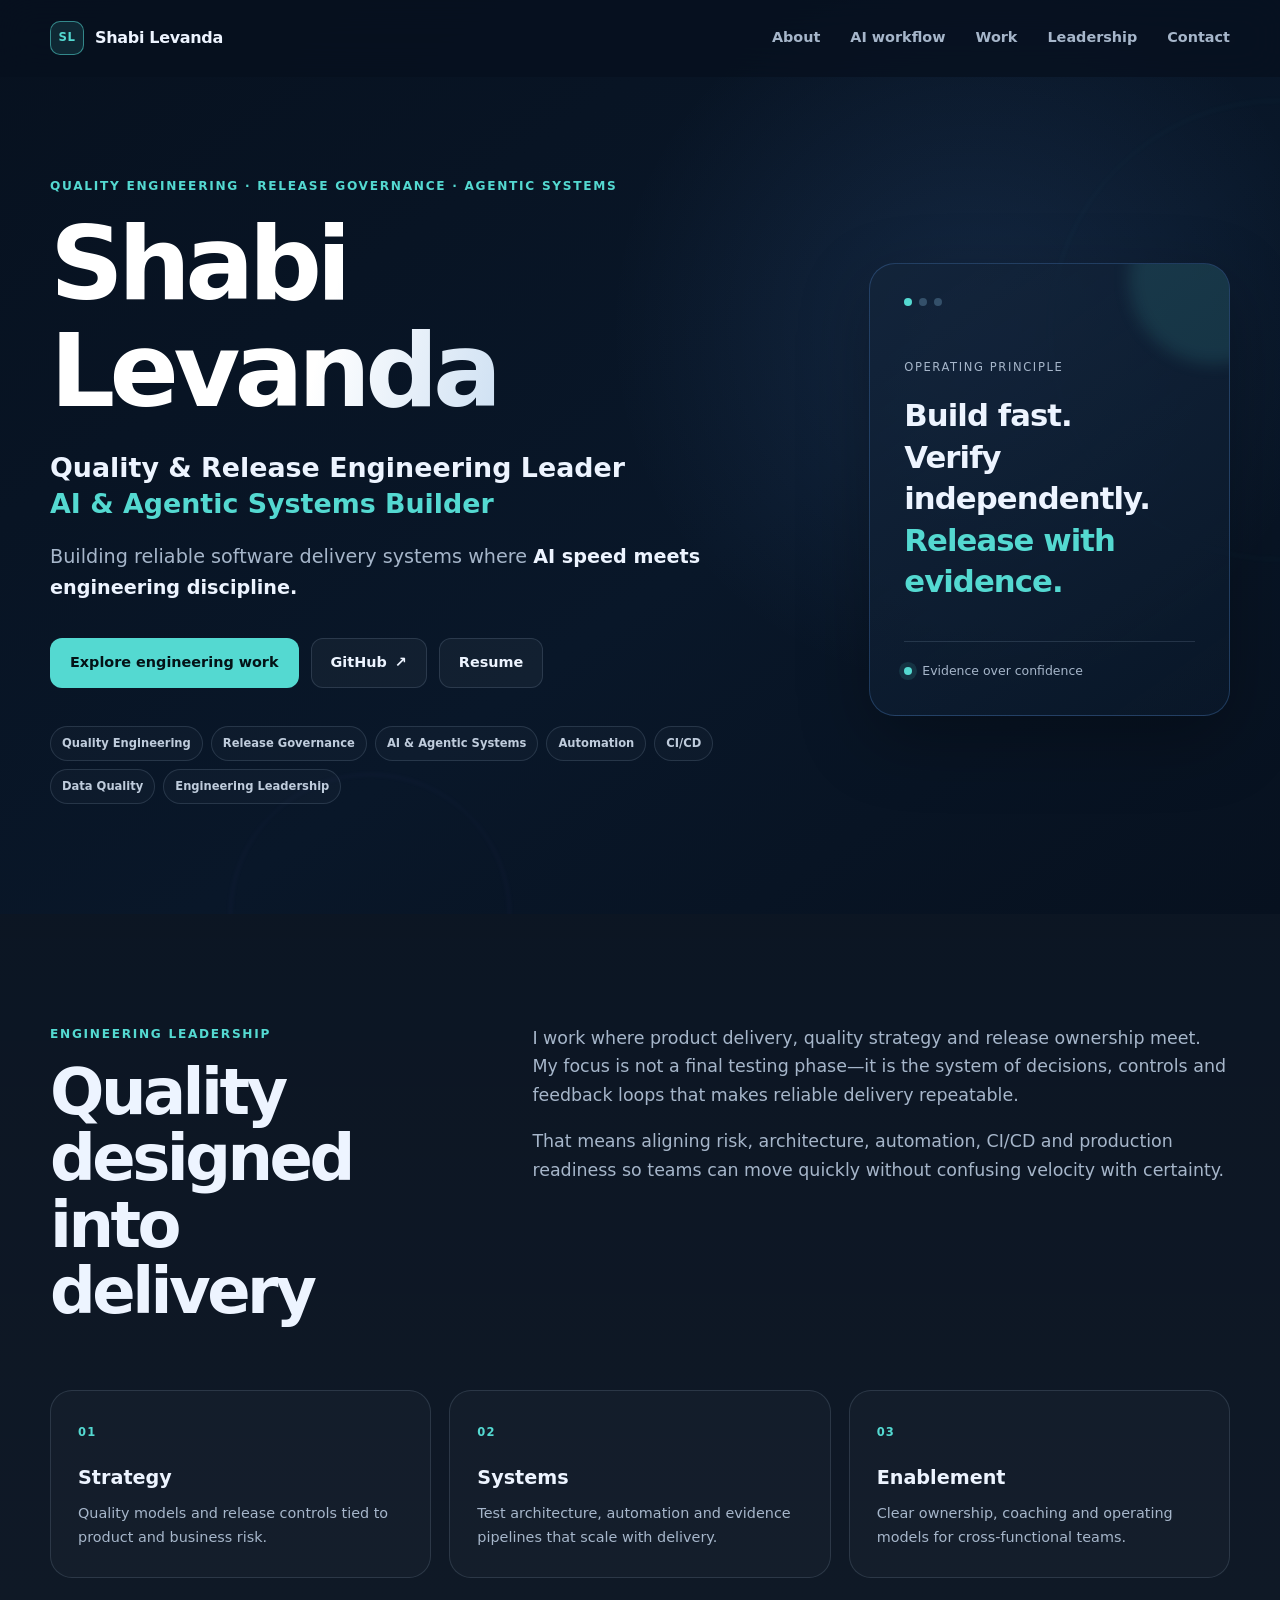
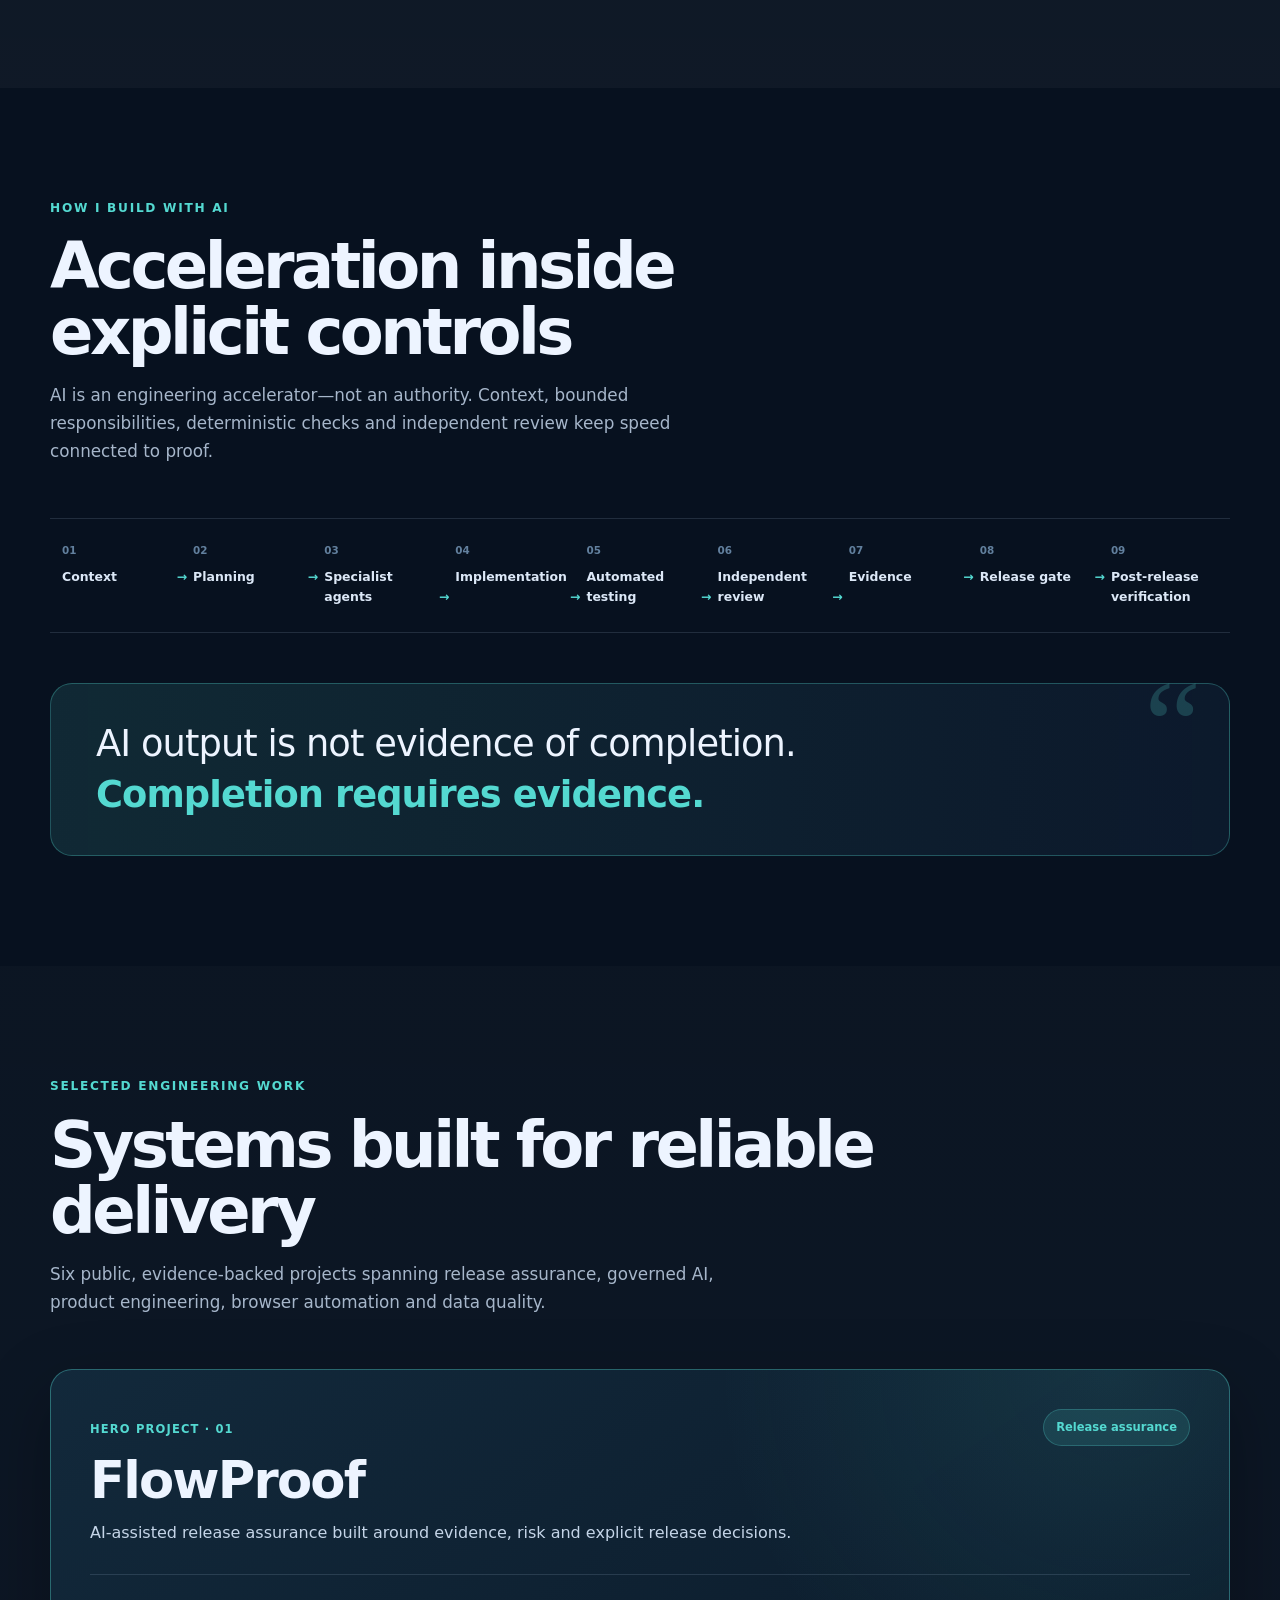
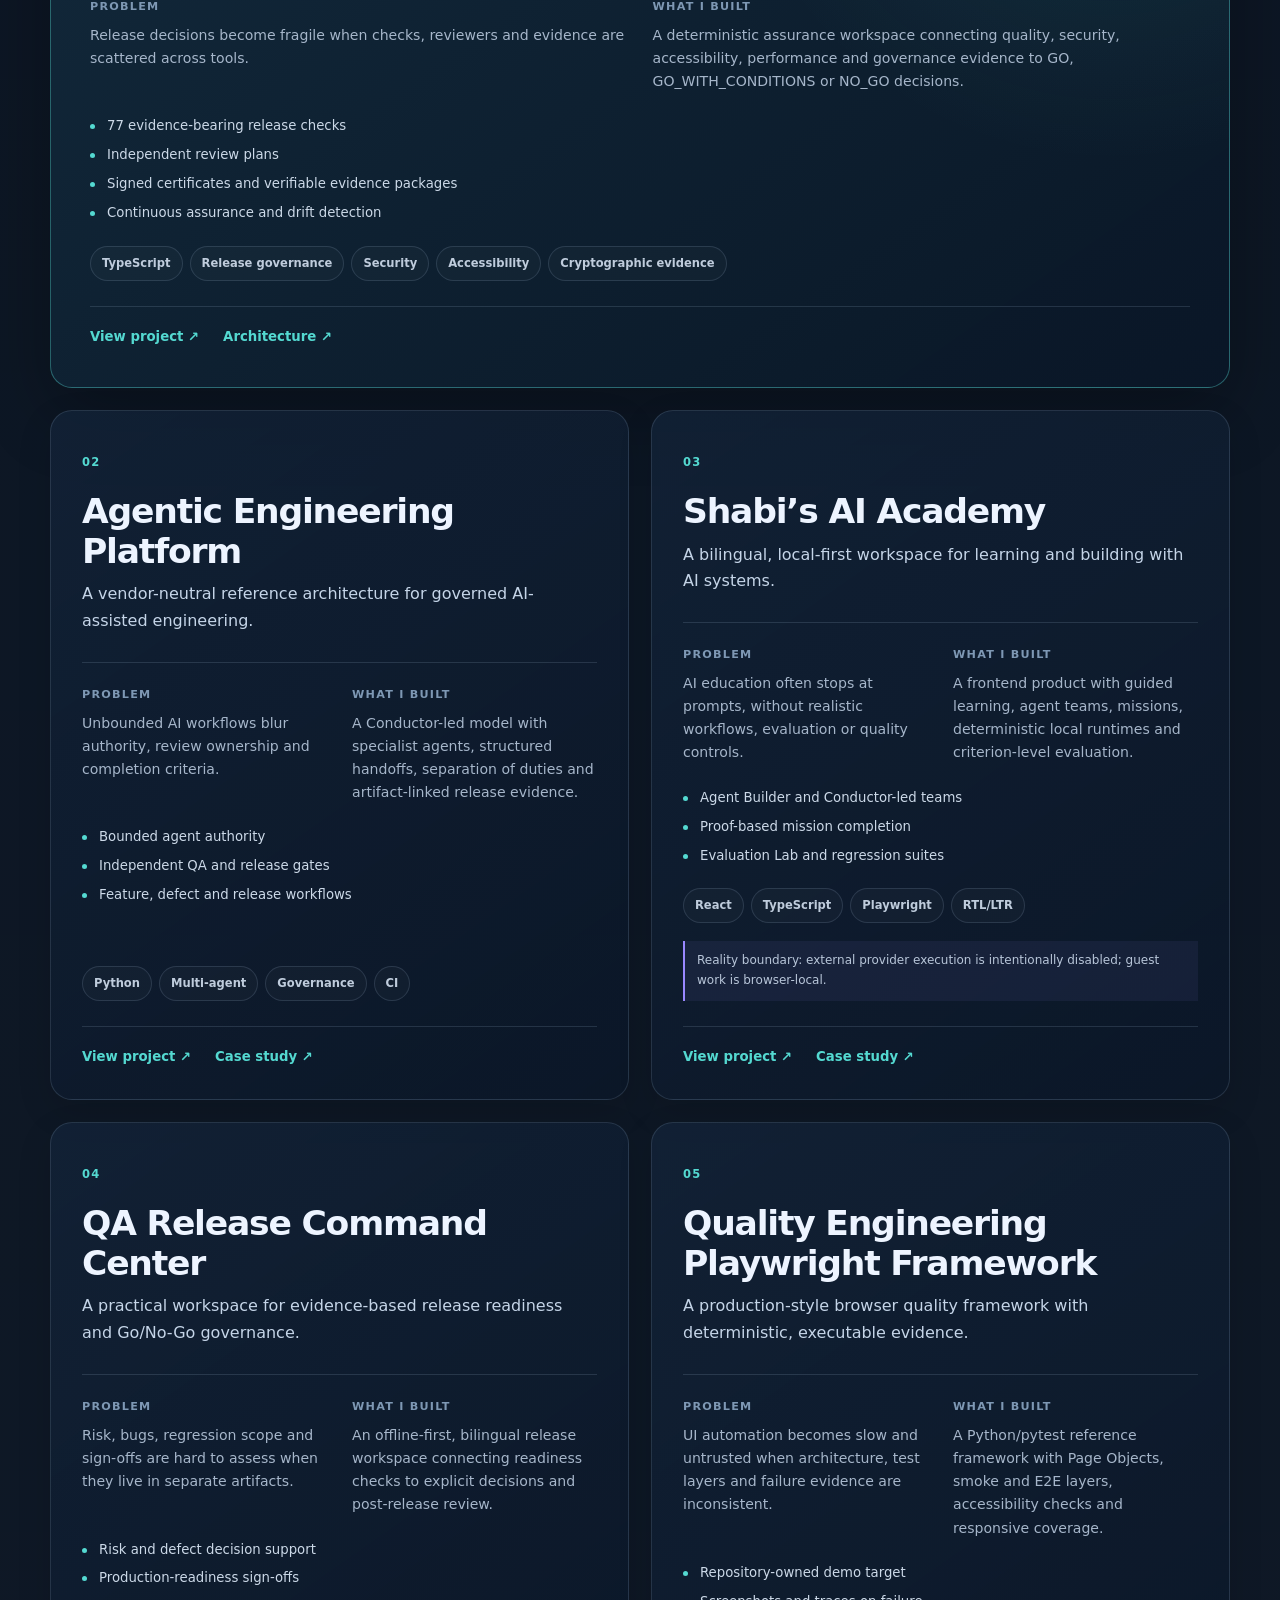
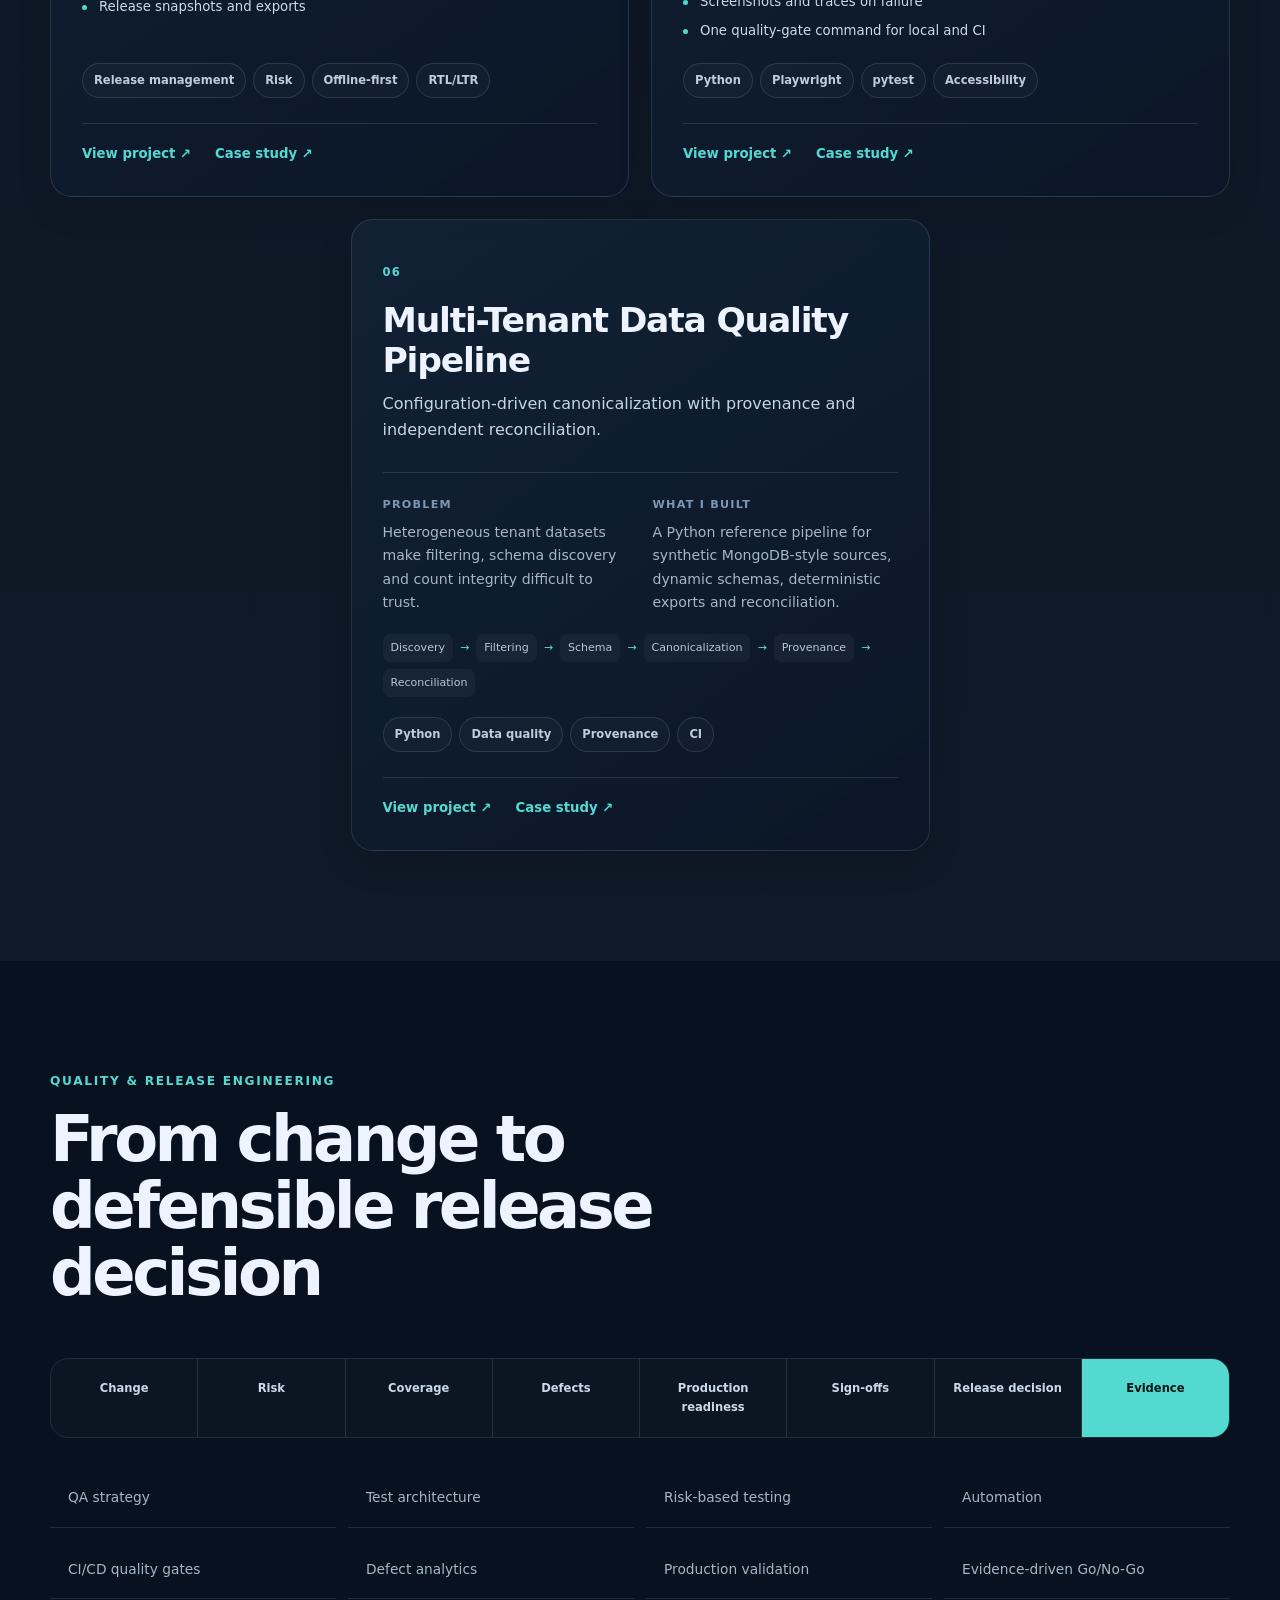
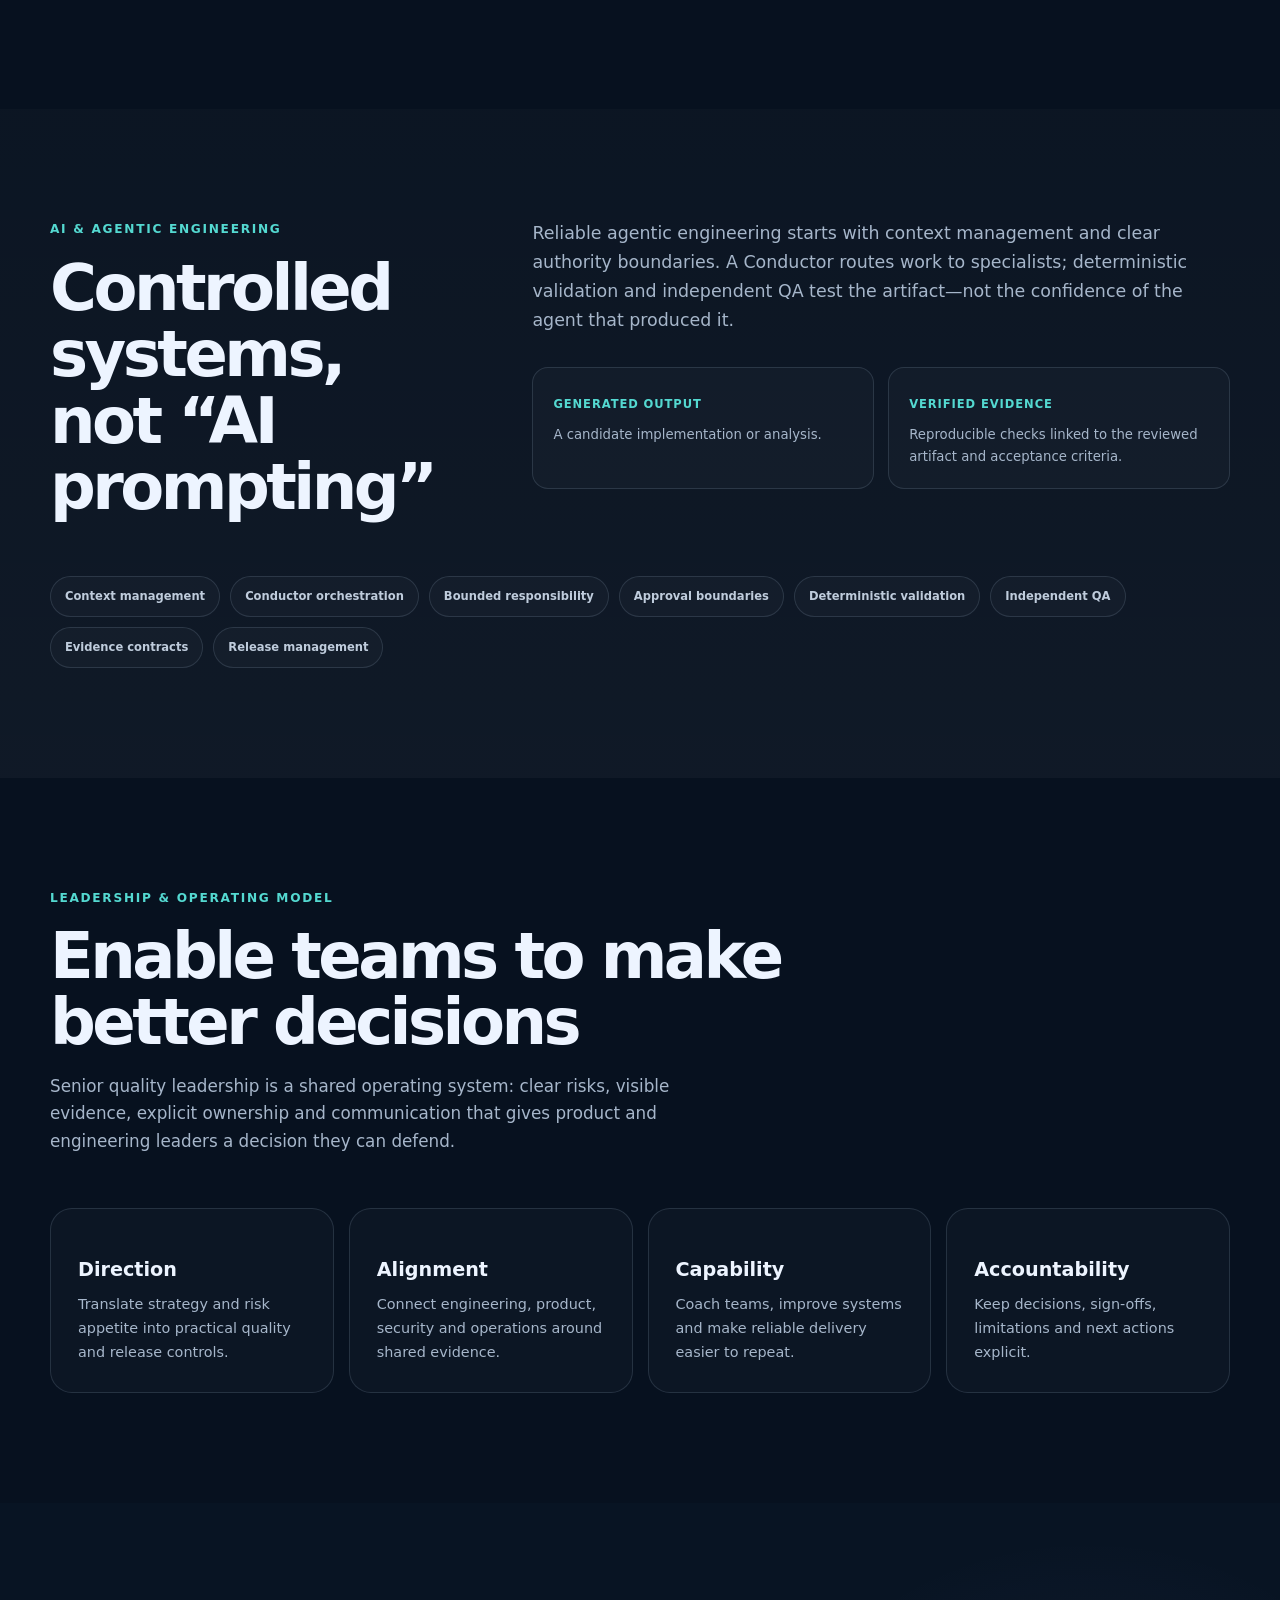
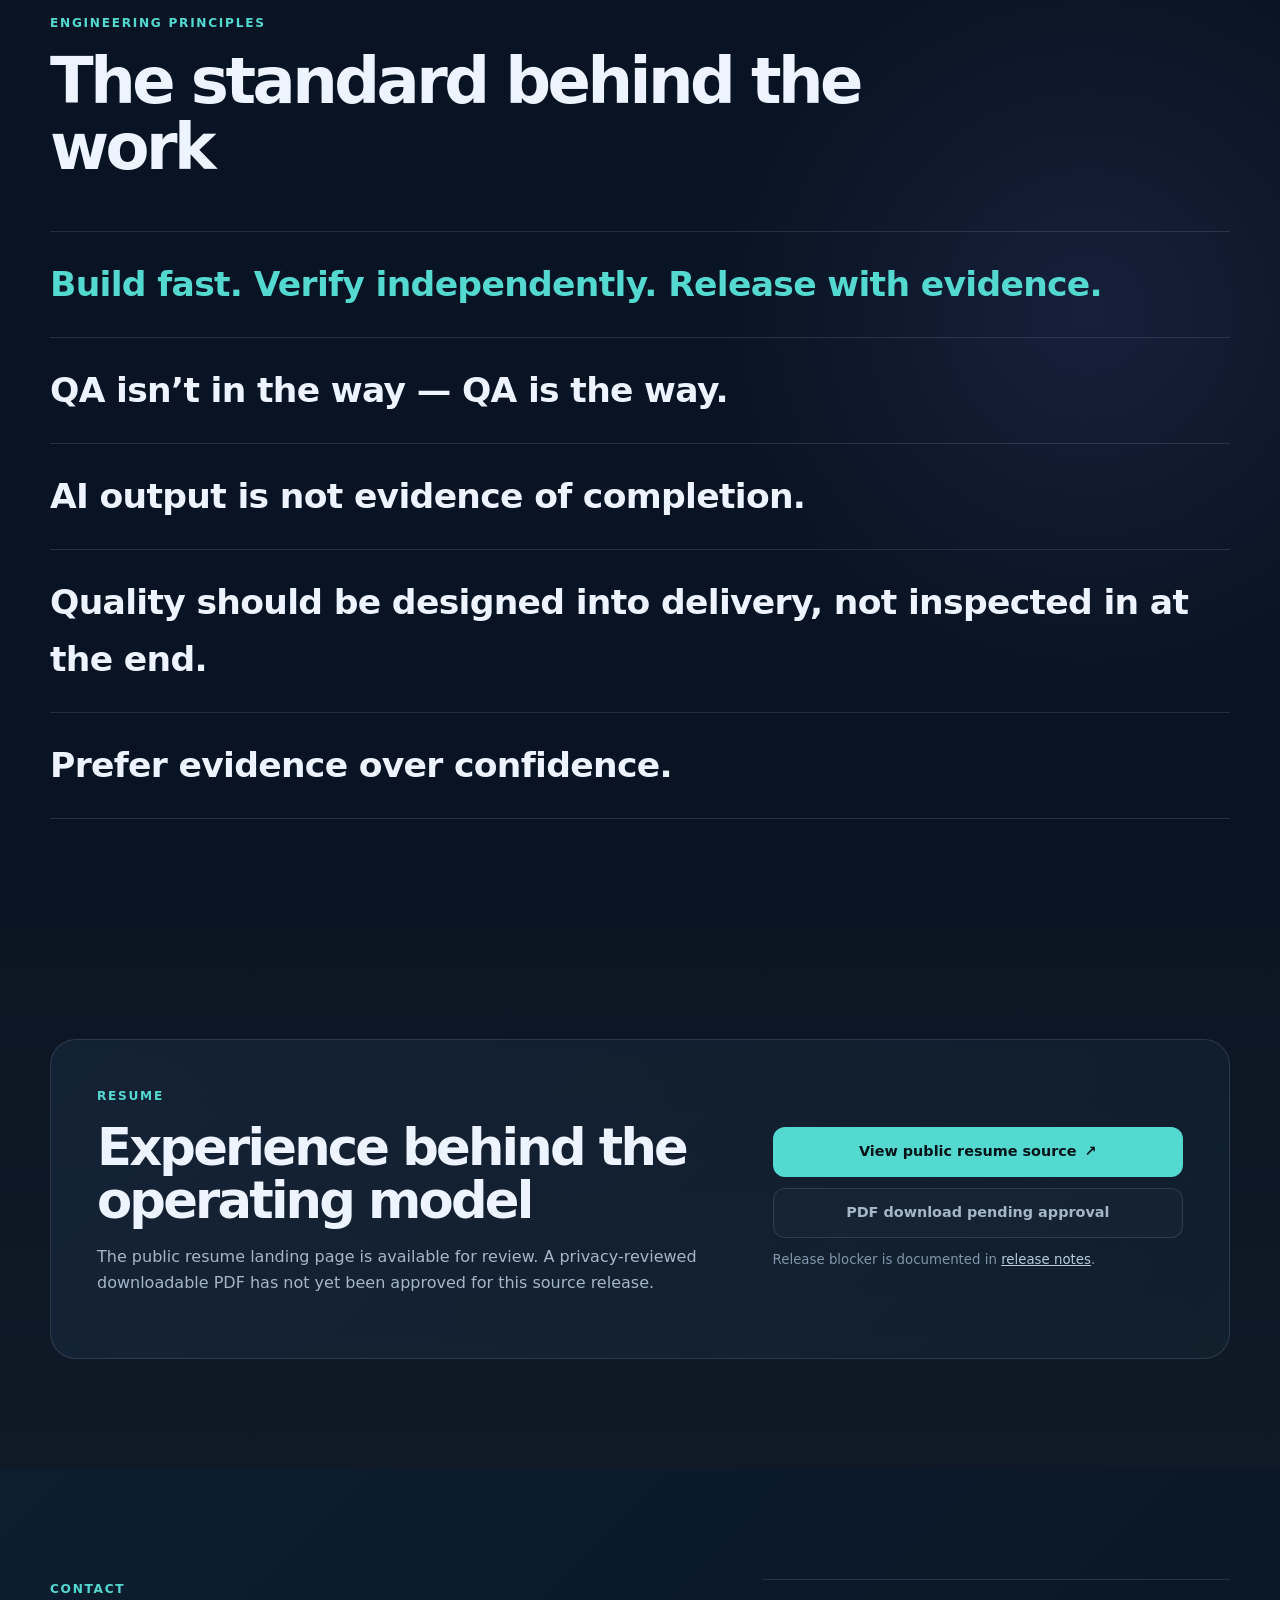
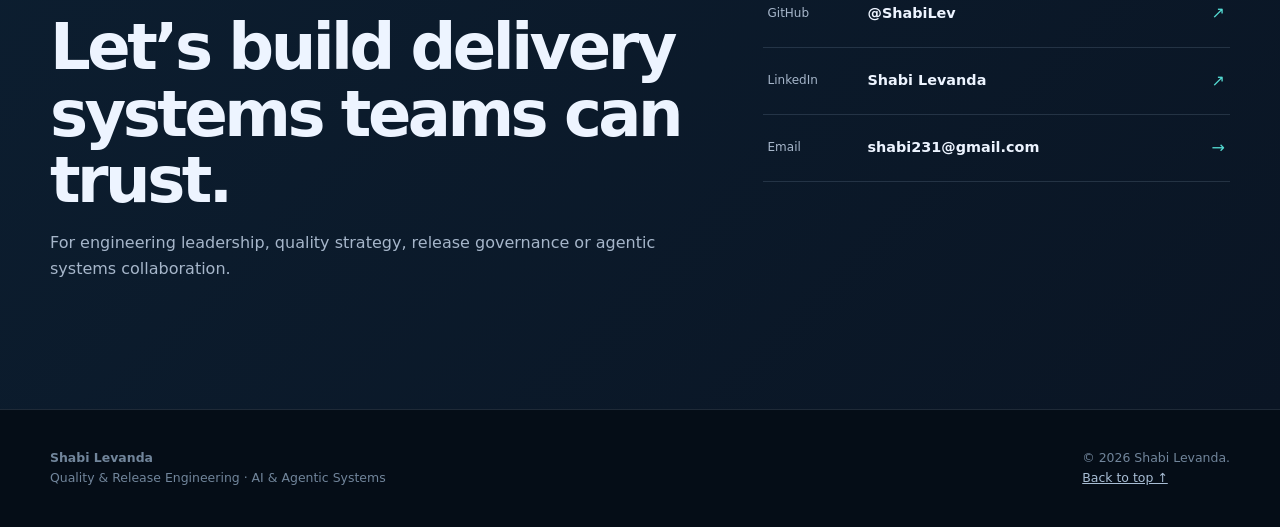
==== index.html @ 84f49d47 "feat(portfolio): build engineering leadership experience" ====
<!doctype html>
<html lang="en">
  <head>
    <meta charset="utf-8" />
    <meta name="viewport" content="width=device-width, initial-scale=1" />
    <title>
      Shabi Levanda | Quality Engineering, Release Engineering &amp; AI Systems
    </title>
    <meta
      name="description"
      content="Shabi Levanda builds reliable software delivery systems where AI speed meets engineering discipline—across quality, release governance, agentic engineering and data quality."
    />
    <meta name="theme-color" content="#07111f" />
    <meta property="og:type" content="website" />
    <meta
      property="og:title"
      content="Shabi Levanda | Quality Engineering, Release Engineering &amp; AI Systems"
    />
    <meta
      property="og:description"
      content="Building reliable software delivery systems where AI speed meets engineering discipline."
    />
    <link rel="icon" href="assets/favicon.svg" type="image/svg+xml" />
    <link rel="stylesheet" href="styles.css" />
    <script src="script.js" defer></script>
  </head>
  <body>
    <a class="skip-link" href="#main-content">Skip to main content</a>
    <header class="site-header" data-header>
      <div class="nav-shell">
        <a class="brand" href="#top" aria-label="Shabi Levanda, home"
          ><span class="brand-mark" aria-hidden="true">SL</span
          ><span>Shabi Levanda</span></a
        >
        <button
          class="menu-toggle"
          type="button"
          aria-expanded="false"
          aria-controls="primary-navigation"
        >
          <span class="sr-only">Open navigation</span
          ><span aria-hidden="true"></span><span aria-hidden="true"></span
          ><span aria-hidden="true"></span>
        </button>
        <nav
          id="primary-navigation"
          class="primary-navigation"
          aria-label="Primary navigation"
        >
          <a href="#about">About</a><a href="#ai-workflow">AI workflow</a
          ><a href="#work">Work</a><a href="#leadership">Leadership</a
          ><a href="#contact">Contact</a>
        </nav>
      </div>
    </header>

    <main id="main-content" tabindex="-1">
      <section id="top" class="hero section" aria-labelledby="hero-title">
        <div class="hero-orb hero-orb-one" aria-hidden="true"></div>
        <div class="hero-orb hero-orb-two" aria-hidden="true"></div>
        <div class="container hero-grid">
          <div class="hero-copy reveal">
            <p class="eyebrow">
              Quality engineering · Release governance · Agentic systems
            </p>
            <h1 id="hero-title">Shabi Levanda</h1>
            <p class="hero-role">
              Quality &amp; Release Engineering Leader<br /><span
                >AI &amp; Agentic Systems Builder</span
              >
            </p>
            <p class="hero-statement">
              Building reliable software delivery systems where
              <strong>AI speed meets engineering discipline.</strong>
            </p>
            <div class="button-row">
              <a class="button button-primary" href="#work"
                >Explore engineering work</a
              ><a
                class="button button-secondary"
                href="https://github.com/ShabiLev"
                target="_blank"
                rel="noopener noreferrer"
                >GitHub <span aria-hidden="true">↗</span></a
              ><a class="button button-quiet" href="#resume">Resume</a>
            </div>
            <ul class="capability-list" aria-label="Core capabilities">
              <li>Quality Engineering</li>
              <li>Release Governance</li>
              <li>AI &amp; Agentic Systems</li>
              <li>Automation</li>
              <li>CI/CD</li>
              <li>Data Quality</li>
              <li>Engineering Leadership</li>
            </ul>
          </div>
          <aside class="hero-panel reveal" aria-label="Engineering principle">
            <div class="signal-line">
              <span></span><span></span><span></span>
            </div>
            <p class="panel-label">Operating principle</p>
            <blockquote>
              Build fast.<br />Verify independently.<br /><em
                >Release with evidence.</em
              >
            </blockquote>
            <div class="evidence-status">
              <span class="status-dot" aria-hidden="true"></span
              ><span>Evidence over confidence</span>
            </div>
          </aside>
        </div>
      </section>

      <section
        id="about"
        class="section section-muted"
        aria-labelledby="about-title"
      >
        <div class="container split-layout">
          <div>
            <p class="eyebrow">Engineering leadership</p>
            <h2 id="about-title">Quality designed into delivery</h2>
          </div>
          <div class="prose">
            <p>
              I work where product delivery, quality strategy and release
              ownership meet. My focus is not a final testing phase—it is the
              system of decisions, controls and feedback loops that makes
              reliable delivery repeatable.
            </p>
            <p>
              That means aligning risk, architecture, automation, CI/CD and
              production readiness so teams can move quickly without confusing
              velocity with certainty.
            </p>
          </div>
        </div>
        <div
          class="container leadership-facets"
          aria-label="Leadership capabilities"
        >
          <article>
            <span>01</span>
            <h3>Strategy</h3>
            <p>
              Quality models and release controls tied to product and business
              risk.
            </p>
          </article>
          <article>
            <span>02</span>
            <h3>Systems</h3>
            <p>
              Test architecture, automation and evidence pipelines that scale
              with delivery.
            </p>
          </article>
          <article>
            <span>03</span>
            <h3>Enablement</h3>
            <p>
              Clear ownership, coaching and operating models for
              cross-functional teams.
            </p>
          </article>
        </div>
      </section>

      <section
        id="ai-workflow"
        class="section"
        aria-labelledby="workflow-title"
      >
        <div class="container section-heading">
          <p class="eyebrow">How I build with AI</p>
          <h2 id="workflow-title">Acceleration inside explicit controls</h2>
          <p>
            AI is an engineering accelerator—not an authority. Context, bounded
            responsibilities, deterministic checks and independent review keep
            speed connected to proof.
          </p>
        </div>
        <div
          class="container workflow"
          aria-label="AI-assisted engineering workflow"
        >
          <ol>
            <li><span>01</span>Context</li>
            <li><span>02</span>Planning</li>
            <li><span>03</span>Specialist agents</li>
            <li><span>04</span>Implementation</li>
            <li><span>05</span>Automated testing</li>
            <li><span>06</span>Independent review</li>
            <li><span>07</span>Evidence</li>
            <li><span>08</span>Release gate</li>
            <li><span>09</span>Post-release verification</li>
          </ol>
        </div>
        <div class="container evidence-callout">
          <span class="quote-mark" aria-hidden="true">“</span>
          <p>
            AI output is not evidence of completion.<br /><strong
              >Completion requires evidence.</strong
            >
          </p>
        </div>
      </section>

      <section
        id="work"
        class="section section-muted"
        aria-labelledby="work-title"
      >
        <div class="container section-heading">
          <p class="eyebrow">Selected engineering work</p>
          <h2 id="work-title">Systems built for reliable delivery</h2>
          <p>
            Six public, evidence-backed projects spanning release assurance,
            governed AI, product engineering, browser automation and data
            quality.
          </p>
        </div>
        <div class="container project-grid">
          <article
            class="project-card project-featured"
            data-project="flowproof"
          >
            <div class="project-top">
              <div>
                <p class="project-index">Hero project · 01</p>
                <h3>FlowProof</h3>
                <p class="project-value">
                  AI-assisted release assurance built around evidence, risk and
                  explicit release decisions.
                </p>
              </div>
              <span class="project-badge">Release assurance</span>
            </div>
            <div class="project-body">
              <div>
                <h4>Problem</h4>
                <p>
                  Release decisions become fragile when checks, reviewers and
                  evidence are scattered across tools.
                </p>
              </div>
              <div>
                <h4>What I built</h4>
                <p>
                  A deterministic assurance workspace connecting quality,
                  security, accessibility, performance and governance evidence
                  to GO, GO_WITH_CONDITIONS or NO_GO decisions.
                </p>
              </div>
            </div>
            <ul class="highlight-list">
              <li>77 evidence-bearing release checks</li>
              <li>Independent review plans</li>
              <li>Signed certificates and verifiable evidence packages</li>
              <li>Continuous assurance and drift detection</li>
            </ul>
            <div class="tag-list">
              <span>TypeScript</span><span>Release governance</span
              ><span>Security</span><span>Accessibility</span
              ><span>Cryptographic evidence</span>
            </div>
            <div class="card-actions">
              <a
                href="https://github.com/ShabiLev/flowproof-ai-release-gate"
                target="_blank"
                rel="noopener noreferrer"
                aria-label="View FlowProof on GitHub (opens in a new tab)"
                >View project <span aria-hidden="true">↗</span></a
              ><a
                href="https://github.com/ShabiLev/flowproof-ai-release-gate/blob/main/docs/ARCHITECTURE.md"
                target="_blank"
                rel="noopener noreferrer"
                aria-label="Read FlowProof architecture (opens in a new tab)"
                >Architecture <span aria-hidden="true">↗</span></a
              >
            </div>
          </article>

          <article class="project-card" data-project="agentic-platform">
            <p class="project-index">02</p>
            <h3>Agentic Engineering Platform</h3>
            <p class="project-value">
              A vendor-neutral reference architecture for governed AI-assisted
              engineering.
            </p>
            <div class="project-body">
              <div>
                <h4>Problem</h4>
                <p>
                  Unbounded AI workflows blur authority, review ownership and
                  completion criteria.
                </p>
              </div>
              <div>
                <h4>What I built</h4>
                <p>
                  A Conductor-led model with specialist agents, structured
                  handoffs, separation of duties and artifact-linked release
                  evidence.
                </p>
              </div>
            </div>
            <ul class="highlight-list">
              <li>Bounded agent authority</li>
              <li>Independent QA and release gates</li>
              <li>Feature, defect and release workflows</li>
            </ul>
            <div class="tag-list">
              <span>Python</span><span>Multi-agent</span><span>Governance</span
              ><span>CI</span>
            </div>
            <div class="card-actions">
              <a
                href="https://github.com/ShabiLev/agentic-engineering-platform"
                target="_blank"
                rel="noopener noreferrer"
                aria-label="View Agentic Engineering Platform on GitHub (opens in a new tab)"
                >View project <span aria-hidden="true">↗</span></a
              ><a
                href="https://github.com/ShabiLev/agentic-engineering-platform/blob/main/docs/PORTFOLIO_CASE_STUDY.md"
                target="_blank"
                rel="noopener noreferrer"
                aria-label="Read Agentic Engineering Platform case study (opens in a new tab)"
                >Case study <span aria-hidden="true">↗</span></a
              >
            </div>
          </article>

          <article class="project-card" data-project="ai-academy">
            <p class="project-index">03</p>
            <h3>Shabi’s AI Academy</h3>
            <p class="project-value">
              A bilingual, local-first workspace for learning and building with
              AI systems.
            </p>
            <div class="project-body">
              <div>
                <h4>Problem</h4>
                <p>
                  AI education often stops at prompts, without realistic
                  workflows, evaluation or quality controls.
                </p>
              </div>
              <div>
                <h4>What I built</h4>
                <p>
                  A frontend product with guided learning, agent teams,
                  missions, deterministic local runtimes and criterion-level
                  evaluation.
                </p>
              </div>
            </div>
            <ul class="highlight-list">
              <li>Agent Builder and Conductor-led teams</li>
              <li>Proof-based mission completion</li>
              <li>Evaluation Lab and regression suites</li>
            </ul>
            <div class="tag-list">
              <span>React</span><span>TypeScript</span><span>Playwright</span
              ><span>RTL/LTR</span>
            </div>
            <div class="reality-note">
              Reality boundary: external provider execution is intentionally
              disabled; guest work is browser-local.
            </div>
            <div class="card-actions">
              <a
                href="https://github.com/ShabiLev/Shabi-s-AI-Academy"
                target="_blank"
                rel="noopener noreferrer"
                aria-label="View Shabi's AI Academy on GitHub (opens in a new tab)"
                >View project <span aria-hidden="true">↗</span></a
              ><a
                href="https://github.com/ShabiLev/Shabi-s-AI-Academy/blob/main/docs/portfolio/CASE_STUDY.md"
                target="_blank"
                rel="noopener noreferrer"
                aria-label="Read Shabi's AI Academy case study (opens in a new tab)"
                >Case study <span aria-hidden="true">↗</span></a
              >
            </div>
          </article>

          <article class="project-card" data-project="release-command-center">
            <p class="project-index">04</p>
            <h3>QA Release Command Center</h3>
            <p class="project-value">
              A practical workspace for evidence-based release readiness and
              Go/No-Go governance.
            </p>
            <div class="project-body">
              <div>
                <h4>Problem</h4>
                <p>
                  Risk, bugs, regression scope and sign-offs are hard to assess
                  when they live in separate artifacts.
                </p>
              </div>
              <div>
                <h4>What I built</h4>
                <p>
                  An offline-first, bilingual release workspace connecting
                  readiness checks to explicit decisions and post-release
                  review.
                </p>
              </div>
            </div>
            <ul class="highlight-list">
              <li>Risk and defect decision support</li>
              <li>Production-readiness sign-offs</li>
              <li>Release snapshots and exports</li>
            </ul>
            <div class="tag-list">
              <span>Release management</span><span>Risk</span
              ><span>Offline-first</span><span>RTL/LTR</span>
            </div>
            <div class="card-actions">
              <a
                href="https://github.com/ShabiLev/QA_Release_Command_Center_Kit"
                target="_blank"
                rel="noopener noreferrer"
                aria-label="View QA Release Command Center on GitHub (opens in a new tab)"
                >View project <span aria-hidden="true">↗</span></a
              ><a
                href="https://github.com/ShabiLev/QA_Release_Command_Center_Kit/blob/main/docs/portfolio/CASE_STUDY.md"
                target="_blank"
                rel="noopener noreferrer"
                aria-label="Read QA Release Command Center case study (opens in a new tab)"
                >Case study <span aria-hidden="true">↗</span></a
              >
            </div>
          </article>

          <article class="project-card" data-project="playwright-framework">
            <p class="project-index">05</p>
            <h3>Quality Engineering Playwright Framework</h3>
            <p class="project-value">
              A production-style browser quality framework with deterministic,
              executable evidence.
            </p>
            <div class="project-body">
              <div>
                <h4>Problem</h4>
                <p>
                  UI automation becomes slow and untrusted when architecture,
                  test layers and failure evidence are inconsistent.
                </p>
              </div>
              <div>
                <h4>What I built</h4>
                <p>
                  A Python/pytest reference framework with Page Objects, smoke
                  and E2E layers, accessibility checks and responsive coverage.
                </p>
              </div>
            </div>
            <ul class="highlight-list">
              <li>Repository-owned demo target</li>
              <li>Screenshots and traces on failure</li>
              <li>One quality-gate command for local and CI</li>
            </ul>
            <div class="tag-list">
              <span>Python</span><span>Playwright</span><span>pytest</span
              ><span>Accessibility</span>
            </div>
            <div class="card-actions">
              <a
                href="https://github.com/ShabiLev/quality-engineering-playwright-framework"
                target="_blank"
                rel="noopener noreferrer"
                aria-label="View Quality Engineering Playwright Framework on GitHub (opens in a new tab)"
                >View project <span aria-hidden="true">↗</span></a
              ><a
                href="https://github.com/ShabiLev/quality-engineering-playwright-framework/blob/main/docs/PORTFOLIO_CASE_STUDY.md"
                target="_blank"
                rel="noopener noreferrer"
                aria-label="Read Quality Engineering Playwright Framework case study (opens in a new tab)"
                >Case study <span aria-hidden="true">↗</span></a
              >
            </div>
          </article>

          <article class="project-card" data-project="data-quality">
            <p class="project-index">06</p>
            <h3>Multi-Tenant Data Quality Pipeline</h3>
            <p class="project-value">
              Configuration-driven canonicalization with provenance and
              independent reconciliation.
            </p>
            <div class="project-body">
              <div>
                <h4>Problem</h4>
                <p>
                  Heterogeneous tenant datasets make filtering, schema discovery
                  and count integrity difficult to trust.
                </p>
              </div>
              <div>
                <h4>What I built</h4>
                <p>
                  A Python reference pipeline for synthetic MongoDB-style
                  sources, dynamic schemas, deterministic exports and
                  reconciliation.
                </p>
              </div>
            </div>
            <div class="mini-flow" aria-label="Data quality pipeline">
              <span>Discovery</span><i>→</i><span>Filtering</span><i>→</i
              ><span>Schema</span><i>→</i><span>Canonicalization</span><i>→</i
              ><span>Provenance</span><i>→</i><span>Reconciliation</span>
            </div>
            <div class="tag-list">
              <span>Python</span><span>Data quality</span><span>Provenance</span
              ><span>CI</span>
            </div>
            <div class="card-actions">
              <a
                href="https://github.com/ShabiLev/multi-tenant-data-quality-pipeline"
                target="_blank"
                rel="noopener noreferrer"
                aria-label="View Multi-Tenant Data Quality Pipeline on GitHub (opens in a new tab)"
                >View project <span aria-hidden="true">↗</span></a
              ><a
                href="https://github.com/ShabiLev/multi-tenant-data-quality-pipeline/blob/main/docs/PORTFOLIO_CASE_STUDY.md"
                target="_blank"
                rel="noopener noreferrer"
                aria-label="Read Multi-Tenant Data Quality Pipeline case study (opens in a new tab)"
                >Case study <span aria-hidden="true">↗</span></a
              >
            </div>
          </article>
        </div>
      </section>

      <section id="quality" class="section" aria-labelledby="quality-title">
        <div class="container section-heading">
          <p class="eyebrow">Quality &amp; release engineering</p>
          <h2 id="quality-title">From change to defensible release decision</h2>
        </div>
        <div
          class="container decision-flow"
          aria-label="Release decision operating model"
        >
          <ol>
            <li>Change</li>
            <li>Risk</li>
            <li>Coverage</li>
            <li>Defects</li>
            <li>Production readiness</li>
            <li>Sign-offs</li>
            <li>Release decision</li>
            <li>Evidence</li>
          </ol>
        </div>
        <div class="container competency-grid">
          <p>QA strategy</p>
          <p>Test architecture</p>
          <p>Risk-based testing</p>
          <p>Automation</p>
          <p>CI/CD quality gates</p>
          <p>Defect analytics</p>
          <p>Production validation</p>
          <p>Evidence-driven Go/No-Go</p>
        </div>
      </section>

      <section
        id="agentic"
        class="section section-muted"
        aria-labelledby="agentic-title"
      >
        <div class="container split-layout">
          <div>
            <p class="eyebrow">AI &amp; agentic engineering</p>
            <h2 id="agentic-title">Controlled systems, not “AI prompting”</h2>
          </div>
          <div class="prose">
            <p>
              Reliable agentic engineering starts with context management and
              clear authority boundaries. A Conductor routes work to
              specialists; deterministic validation and independent QA test the
              artifact—not the confidence of the agent that produced it.
            </p>
            <div class="comparison">
              <div>
                <span>Generated output</span>
                <p>A candidate implementation or analysis.</p>
              </div>
              <div>
                <span>Verified evidence</span>
                <p>
                  Reproducible checks linked to the reviewed artifact and
                  acceptance criteria.
                </p>
              </div>
            </div>
          </div>
        </div>
        <div class="container agentic-pillars">
          <span>Context management</span><span>Conductor orchestration</span
          ><span>Bounded responsibility</span><span>Approval boundaries</span
          ><span>Deterministic validation</span><span>Independent QA</span
          ><span>Evidence contracts</span><span>Release management</span>
        </div>
      </section>

      <section
        id="leadership"
        class="section"
        aria-labelledby="leadership-title"
      >
        <div class="container section-heading">
          <p class="eyebrow">Leadership &amp; operating model</p>
          <h2 id="leadership-title">Enable teams to make better decisions</h2>
          <p>
            Senior quality leadership is a shared operating system: clear risks,
            visible evidence, explicit ownership and communication that gives
            product and engineering leaders a decision they can defend.
          </p>
        </div>
        <div class="container leadership-grid">
          <article>
            <h3>Direction</h3>
            <p>
              Translate strategy and risk appetite into practical quality and
              release controls.
            </p>
          </article>
          <article>
            <h3>Alignment</h3>
            <p>
              Connect engineering, product, security and operations around
              shared evidence.
            </p>
          </article>
          <article>
            <h3>Capability</h3>
            <p>
              Coach teams, improve systems and make reliable delivery easier to
              repeat.
            </p>
          </article>
          <article>
            <h3>Accountability</h3>
            <p>
              Keep decisions, sign-offs, limitations and next actions explicit.
            </p>
          </article>
        </div>
      </section>

      <section
        id="principles"
        class="section principles"
        aria-labelledby="principles-title"
      >
        <div class="container">
          <p class="eyebrow">Engineering principles</p>
          <h2 id="principles-title">The standard behind the work</h2>
          <div class="principle-list">
            <blockquote>
              Build fast. Verify independently. Release with evidence.
            </blockquote>
            <blockquote>QA isn’t in the way — QA is the way.</blockquote>
            <blockquote>AI output is not evidence of completion.</blockquote>
            <blockquote>
              Quality should be designed into delivery, not inspected in at the
              end.
            </blockquote>
            <blockquote>Prefer evidence over confidence.</blockquote>
          </div>
        </div>
      </section>

      <section
        id="resume"
        class="section section-muted"
        aria-labelledby="resume-title"
      >
        <div class="container resume-panel">
          <div>
            <p class="eyebrow">Resume</p>
            <h2 id="resume-title">Experience behind the operating model</h2>
            <p>
              The public resume landing page is available for review. A
              privacy-reviewed downloadable PDF has not yet been approved for
              this source release.
            </p>
          </div>
          <div class="resume-actions">
            <a
              class="button button-primary"
              href="https://github.com/ShabiLev/Shabi-Resume"
              target="_blank"
              rel="noopener noreferrer"
              >View public resume source <span aria-hidden="true">↗</span></a
            >
            <p class="resume-status">PDF download pending approval</p>
            <small
              >Release blocker is documented in
              <a href="docs/RELEASE.md">release notes</a>.</small
            >
          </div>
        </div>
      </section>

      <section
        id="contact"
        class="section contact"
        aria-labelledby="contact-title"
      >
        <div class="container contact-grid">
          <div>
            <p class="eyebrow">Contact</p>
            <h2 id="contact-title">
              Let’s build delivery systems teams can trust.
            </h2>
            <p>
              For engineering leadership, quality strategy, release governance
              or agentic systems collaboration.
            </p>
          </div>
          <div class="contact-links">
            <a
              href="https://github.com/ShabiLev"
              target="_blank"
              rel="noopener noreferrer"
              ><span>GitHub</span><strong>@ShabiLev</strong
              ><i aria-hidden="true">↗</i></a
            ><a
              href="https://www.linkedin.com/in/shabi-levanda/"
              target="_blank"
              rel="noopener noreferrer"
              ><span>LinkedIn</span><strong>Shabi Levanda</strong
              ><i aria-hidden="true">↗</i></a
            ><a href="mailto:shabi231@gmail.com"
              ><span>Email</span><strong>shabi231@gmail.com</strong
              ><i aria-hidden="true">→</i></a
            >
          </div>
        </div>
      </section>
    </main>

    <footer class="site-footer">
      <div class="container footer-inner">
        <p>
          <strong>Shabi Levanda</strong><br />Quality &amp; Release Engineering
          · AI &amp; Agentic Systems
        </p>
        <p>
          © <span data-year>2026</span> Shabi Levanda.<br /><a href="#top"
            >Back to top ↑</a
          >
        </p>
      </div>
    </footer>
  </body>
</html>
---- styles.css ----
:root {
  --navy: #07111f;
  --navy-2: #0b1728;
  --panel: #0f1d30;
  --panel-2: #13243a;
  --ink: #edf4ff;
  --muted: #a6b6ca;
  --line: rgba(181, 207, 236, 0.15);
  --cyan: #54d9d1;
  --cyan-soft: rgba(84, 217, 209, 0.12);
  --blue: #65a6ff;
  --violet: #9988ff;
  --shadow: 0 24px 70px rgba(0, 0, 0, 0.28);
  --radius: 22px;
  --max: 1180px;
}
* {
  box-sizing: border-box;
}
html {
  scroll-behavior: smooth;
  scroll-padding-top: 88px;
}
body {
  margin: 0;
  background: var(--navy);
  color: var(--ink);
  font-family:
    Inter,
    ui-sans-serif,
    system-ui,
    -apple-system,
    BlinkMacSystemFont,
    "Segoe UI",
    sans-serif;
  line-height: 1.65;
}
body.menu-open {
  overflow: hidden;
}
a {
  color: inherit;
}
button,
a {
  touch-action: manipulation;
}
img {
  max-width: 100%;
}
.container {
  width: min(calc(100% - 40px), var(--max));
  margin-inline: auto;
}
.section {
  position: relative;
  padding: 110px 0;
}
.section-muted {
  background: linear-gradient(
    180deg,
    rgba(255, 255, 255, 0.018),
    rgba(255, 255, 255, 0.035)
  );
}
.skip-link {
  position: fixed;
  z-index: 1000;
  top: 12px;
  left: 12px;
  padding: 10px 16px;
  background: var(--cyan);
  color: #041317;
  border-radius: 8px;
  transform: translateY(-150%);
}
.skip-link:focus {
  transform: none;
}
.sr-only {
  position: absolute;
  width: 1px;
  height: 1px;
  padding: 0;
  margin: -1px;
  overflow: hidden;
  clip: rect(0, 0, 0, 0);
  white-space: nowrap;
  border: 0;
}
:focus-visible {
  outline: 3px solid var(--cyan);
  outline-offset: 4px;
  border-radius: 4px;
}
.site-header {
  position: fixed;
  inset: 0 0 auto;
  z-index: 100;
  background: rgba(7, 17, 31, 0.76);
  border-bottom: 1px solid transparent;
  backdrop-filter: blur(18px);
  transition:
    border-color 0.2s,
    background 0.2s;
}
.site-header.scrolled {
  border-color: var(--line);
  background: rgba(7, 17, 31, 0.94);
}
.nav-shell {
  width: min(calc(100% - 40px), var(--max));
  height: 76px;
  margin: auto;
  display: flex;
  align-items: center;
  justify-content: space-between;
}
.brand {
  display: inline-flex;
  align-items: center;
  gap: 11px;
  text-decoration: none;
  font-weight: 750;
  letter-spacing: -0.02em;
}
.brand-mark {
  display: grid;
  place-items: center;
  width: 34px;
  height: 34px;
  border: 1px solid rgba(84, 217, 209, 0.55);
  border-radius: 10px;
  background: var(--cyan-soft);
  color: var(--cyan);
  font-size: 0.73rem;
  letter-spacing: 0.05em;
}
.primary-navigation {
  display: flex;
  align-items: center;
  gap: 30px;
}
.primary-navigation a {
  color: var(--muted);
  text-decoration: none;
  font-size: 0.9rem;
  font-weight: 650;
}
.primary-navigation a:hover,
.primary-navigation a:focus-visible {
  color: var(--ink);
}
.menu-toggle {
  display: none;
  width: 46px;
  height: 46px;
  border: 1px solid var(--line);
  border-radius: 12px;
  background: var(--panel);
  padding: 11px;
  cursor: pointer;
}
.menu-toggle span:not(.sr-only) {
  display: block;
  height: 2px;
  margin: 4px 0;
  background: var(--ink);
  transition: 0.2s;
}
.eyebrow {
  margin: 0 0 15px;
  color: var(--cyan);
  font-size: 0.76rem;
  font-weight: 800;
  letter-spacing: 0.14em;
  text-transform: uppercase;
}
.hero {
  min-height: 760px;
  padding-top: 176px;
  overflow: hidden;
  background:
    radial-gradient(
      circle at 76% 36%,
      rgba(101, 166, 255, 0.12),
      transparent 32%
    ),
    linear-gradient(145deg, #07111f, #091729 58%, #07111f);
}
.hero-grid {
  display: grid;
  grid-template-columns: minmax(0, 1.35fr) minmax(300px, 0.65fr);
  gap: 70px;
  align-items: center;
}
.hero h1,
.section h2 {
  margin: 0;
  letter-spacing: -0.055em;
  line-height: 1.04;
}
.hero h1 {
  font-size: clamp(3.4rem, 8vw, 7.4rem);
  background: linear-gradient(105deg, #fff 38%, #a8c8e9 82%);
  -webkit-background-clip: text;
  background-clip: text;
  color: transparent;
}
.hero-role {
  margin: 26px 0 18px;
  font-size: clamp(1.25rem, 2.1vw, 1.85rem);
  line-height: 1.35;
  font-weight: 650;
}
.hero-role span {
  color: var(--cyan);
}
.hero-statement {
  max-width: 670px;
  margin: 0;
  color: var(--muted);
  font-size: clamp(1.04rem, 1.5vw, 1.24rem);
}
.hero-statement strong {
  color: var(--ink);
}
.button-row {
  display: flex;
  flex-wrap: wrap;
  gap: 12px;
  margin-top: 34px;
}
.button {
  min-height: 48px;
  display: inline-flex;
  align-items: center;
  justify-content: center;
  gap: 8px;
  padding: 12px 19px;
  border-radius: 12px;
  text-decoration: none;
  font-weight: 750;
  font-size: 0.9rem;
  border: 1px solid transparent;
}
.button-primary {
  background: var(--cyan);
  color: #041317;
}
.button-primary:hover {
  background: #77ebe5;
}
.button-secondary,
.button-quiet {
  border-color: var(--line);
  background: rgba(255, 255, 255, 0.04);
}
.button-secondary:hover,
.button-quiet:hover {
  border-color: rgba(84, 217, 209, 0.55);
  background: var(--cyan-soft);
}
.capability-list {
  display: flex;
  flex-wrap: wrap;
  gap: 8px;
  margin: 38px 0 0;
  padding: 0;
  list-style: none;
}
.capability-list li,
.tag-list span,
.agentic-pillars span {
  padding: 7px 11px;
  border: 1px solid var(--line);
  border-radius: 999px;
  color: #bfccdc;
  background: rgba(255, 255, 255, 0.025);
  font-size: 0.72rem;
  font-weight: 650;
}
.hero-panel {
  position: relative;
  padding: 34px;
  border: 1px solid rgba(101, 166, 255, 0.24);
  border-radius: 26px;
  background: linear-gradient(
    145deg,
    rgba(19, 36, 58, 0.86),
    rgba(10, 25, 43, 0.74)
  );
  box-shadow: var(--shadow);
  overflow: hidden;
}
.hero-panel:before {
  content: "";
  position: absolute;
  width: 170px;
  height: 170px;
  border-radius: 50%;
  right: -70px;
  top: -70px;
  background: rgba(84, 217, 209, 0.12);
  filter: blur(8px);
}
.signal-line {
  display: flex;
  gap: 7px;
}
.signal-line span {
  width: 8px;
  height: 8px;
  border-radius: 50%;
  background: #34506a;
}
.signal-line span:first-child {
  background: var(--cyan);
}
.panel-label {
  margin: 52px 0 18px;
  color: var(--muted);
  font-size: 0.72rem;
  text-transform: uppercase;
  letter-spacing: 0.14em;
}
.hero-panel blockquote {
  margin: 0;
  font-size: clamp(1.5rem, 2.4vw, 2.15rem);
  line-height: 1.35;
  font-weight: 750;
  letter-spacing: -0.03em;
}
.hero-panel em {
  font-style: normal;
  color: var(--cyan);
}
.evidence-status {
  display: flex;
  align-items: center;
  gap: 10px;
  margin-top: 38px;
  padding-top: 19px;
  border-top: 1px solid var(--line);
  color: var(--muted);
  font-size: 0.78rem;
}
.status-dot {
  width: 8px;
  height: 8px;
  background: var(--cyan);
  border-radius: 50%;
  box-shadow: 0 0 0 5px var(--cyan-soft);
}
.hero-orb {
  position: absolute;
  border-radius: 50%;
  filter: blur(2px);
  pointer-events: none;
}
.hero-orb-one {
  width: 460px;
  height: 460px;
  border: 1px solid rgba(84, 217, 209, 0.09);
  top: 100px;
  right: -230px;
}
.hero-orb-two {
  width: 280px;
  height: 280px;
  border: 1px solid rgba(153, 136, 255, 0.11);
  bottom: -140px;
  left: 18%;
}
.split-layout {
  display: grid;
  grid-template-columns: 0.72fr 1.28fr;
  gap: 90px;
}
.section h2 {
  font-size: clamp(2.35rem, 5vw, 4.7rem);
  max-width: 850px;
}
.prose {
  color: var(--muted);
  font-size: 1.09rem;
}
.prose > p:first-child {
  margin-top: 0;
}
.prose p {
  max-width: 720px;
}
.leadership-facets {
  display: grid;
  grid-template-columns: repeat(3, 1fr);
  gap: 18px;
  margin-top: 65px;
}
.leadership-facets article,
.leadership-grid article {
  padding: 27px;
  border: 1px solid var(--line);
  border-radius: var(--radius);
  background: rgba(255, 255, 255, 0.025);
}
.leadership-facets span,
.project-index {
  color: var(--cyan);
  font-size: 0.72rem;
  font-weight: 800;
  letter-spacing: 0.1em;
  text-transform: uppercase;
}
.leadership-facets h3,
.leadership-grid h3 {
  margin: 18px 0 8px;
  font-size: 1.2rem;
}
.leadership-facets p,
.leadership-grid p {
  margin: 0;
  color: var(--muted);
  font-size: 0.9rem;
}
.section-heading {
  margin-bottom: 52px;
}
.section-heading > p:last-child {
  max-width: 700px;
  color: var(--muted);
  font-size: 1.05rem;
}
.workflow {
  overflow: hidden;
}
.workflow ol,
.decision-flow ol {
  list-style: none;
  margin: 0;
  padding: 0;
  display: flex;
}
.workflow li {
  position: relative;
  min-width: 0;
  flex: 1;
  padding: 23px 12px 24px;
  border-block: 1px solid var(--line);
  color: #dce8f7;
  font-size: 0.78rem;
  font-weight: 700;
}
.workflow li:not(:last-child):after {
  content: "→";
  position: absolute;
  right: -6px;
  color: var(--cyan);
  z-index: 1;
}
.workflow li span {
  display: block;
  margin-bottom: 8px;
  color: #62809e;
  font-size: 0.65rem;
}
.evidence-callout {
  position: relative;
  margin-top: 50px;
  padding: 35px 45px;
  border: 1px solid rgba(84, 217, 209, 0.3);
  border-radius: var(--radius);
  background: linear-gradient(
    90deg,
    var(--cyan-soft),
    rgba(101, 166, 255, 0.06)
  );
}
.evidence-callout p {
  margin: 0;
  font-size: clamp(1.35rem, 3vw, 2.3rem);
  line-height: 1.38;
  letter-spacing: -0.025em;
}
.evidence-callout strong {
  color: var(--cyan);
}
.quote-mark {
  position: absolute;
  right: 28px;
  top: -23px;
  color: rgba(84, 217, 209, 0.21);
  font:
    8rem Georgia,
    serif;
  line-height: 1;
}
.project-grid {
  display: grid;
  grid-template-columns: repeat(2, minmax(0, 1fr));
  gap: 22px;
}
.project-card[data-project="data-quality"] {
  grid-column: 1 / -1;
  width: min(100%, calc(50% - 11px));
  justify-self: center;
}
.project-card {
  display: flex;
  flex-direction: column;
  padding: 31px;
  border: 1px solid var(--line);
  border-radius: var(--radius);
  background: linear-gradient(
    145deg,
    rgba(19, 36, 58, 0.74),
    rgba(11, 23, 40, 0.9)
  );
  box-shadow: 0 12px 35px rgba(0, 0, 0, 0.12);
}
.project-featured {
  grid-column: 1/-1;
  padding: 39px;
  border-color: rgba(84, 217, 209, 0.38);
  background:
    radial-gradient(circle at 90% 0, rgba(84, 217, 209, 0.11), transparent 32%),
    linear-gradient(145deg, rgba(19, 42, 61, 0.95), rgba(10, 23, 39, 0.96));
  box-shadow: var(--shadow);
}
.project-top {
  display: flex;
  gap: 25px;
  justify-content: space-between;
}
.project-card h3 {
  margin: 8px 0 10px;
  font-size: clamp(1.45rem, 2.7vw, 2.3rem);
  letter-spacing: -0.035em;
  line-height: 1.15;
}
.project-featured h3 {
  font-size: clamp(2rem, 4vw, 3.5rem);
}
.project-value {
  margin: 0;
  color: #c5d5e8;
  font-size: 1rem;
}
.project-badge {
  align-self: flex-start;
  padding: 8px 12px;
  border-radius: 999px;
  color: var(--cyan);
  background: var(--cyan-soft);
  border: 1px solid rgba(84, 217, 209, 0.25);
  font-size: 0.72rem;
  font-weight: 750;
  white-space: nowrap;
}
.project-body {
  display: grid;
  grid-template-columns: 1fr 1fr;
  gap: 25px;
  margin-top: 28px;
  padding-top: 23px;
  border-top: 1px solid var(--line);
}
.project-body h4 {
  margin: 0 0 7px;
  color: #7e98b4;
  font-size: 0.7rem;
  text-transform: uppercase;
  letter-spacing: 0.11em;
}
.project-body p {
  margin: 0;
  color: var(--muted);
  font-size: 0.88rem;
}
.highlight-list {
  margin: 22px 0;
  padding: 0;
  list-style: none;
  display: grid;
  gap: 7px;
  color: #ccd9e8;
  font-size: 0.83rem;
}
.highlight-list li {
  position: relative;
  padding-left: 17px;
}
.highlight-list li:before {
  content: "";
  position: absolute;
  left: 0;
  top: 0.68em;
  width: 5px;
  height: 5px;
  border-radius: 50%;
  background: var(--cyan);
}
.tag-list {
  display: flex;
  flex-wrap: wrap;
  gap: 7px;
  margin-top: auto;
}
.card-actions {
  display: flex;
  gap: 24px;
  margin-top: 25px;
  padding-top: 19px;
  border-top: 1px solid var(--line);
}
.card-actions a {
  color: var(--cyan);
  font-weight: 750;
  font-size: 0.83rem;
  text-decoration: none;
}
.card-actions a:hover {
  text-decoration: underline;
}
.reality-note {
  margin-top: 18px;
  padding: 10px 12px;
  border-left: 2px solid var(--violet);
  color: #b8c6d9;
  background: rgba(153, 136, 255, 0.07);
  font-size: 0.75rem;
}
.mini-flow {
  display: flex;
  flex-wrap: wrap;
  gap: 7px;
  align-items: center;
  margin: 20px 0;
  color: #b8c6d9;
  font-size: 0.69rem;
}
.mini-flow span {
  padding: 5px 8px;
  border-radius: 7px;
  background: rgba(255, 255, 255, 0.04);
}
.mini-flow i {
  color: var(--cyan);
  font-style: normal;
}
.decision-flow ol {
  display: grid;
  grid-template-columns: repeat(8, 1fr);
  border: 1px solid var(--line);
  border-radius: 18px;
  overflow: hidden;
}
.decision-flow li {
  position: relative;
  padding: 20px 12px;
  text-align: center;
  color: #cad8e8;
  background: rgba(255, 255, 255, 0.02);
  font-size: 0.72rem;
  font-weight: 750;
}
.decision-flow li:not(:last-child) {
  border-right: 1px solid var(--line);
}
.decision-flow li:last-child {
  color: #031515;
  background: var(--cyan);
}
.competency-grid {
  display: grid;
  grid-template-columns: repeat(4, 1fr);
  gap: 12px;
  margin-top: 30px;
}
.competency-grid p {
  margin: 0;
  padding: 18px;
  border-bottom: 1px solid var(--line);
  color: var(--muted);
  font-size: 0.86rem;
}
.comparison {
  display: grid;
  grid-template-columns: 1fr 1fr;
  gap: 14px;
  margin-top: 32px;
}
.comparison > div {
  padding: 20px;
  border: 1px solid var(--line);
  border-radius: 16px;
  background: rgba(255, 255, 255, 0.025);
}
.comparison span {
  color: var(--cyan);
  font-size: 0.72rem;
  font-weight: 800;
  text-transform: uppercase;
  letter-spacing: 0.08em;
}
.comparison p {
  margin: 8px 0 0;
  font-size: 0.83rem;
}
.agentic-pillars {
  display: flex;
  flex-wrap: wrap;
  gap: 10px;
  margin-top: 55px;
}
.agentic-pillars span {
  padding: 10px 14px;
}
.leadership-grid {
  display: grid;
  grid-template-columns: repeat(4, 1fr);
  gap: 15px;
}
.leadership-grid article {
  min-height: 185px;
}
.principles {
  background:
    radial-gradient(
      circle at 85% 40%,
      rgba(153, 136, 255, 0.1),
      transparent 30%
    ),
    #081423;
}
.principle-list {
  margin-top: 50px;
  border-top: 1px solid var(--line);
}
.principle-list blockquote {
  margin: 0;
  padding: 24px 0;
  border-bottom: 1px solid var(--line);
  font-size: clamp(1.25rem, 2.7vw, 2.2rem);
  font-weight: 670;
  letter-spacing: -0.02em;
}
.principle-list blockquote:first-child {
  color: var(--cyan);
}
.resume-panel {
  display: grid;
  grid-template-columns: 1.2fr 0.8fr;
  gap: 60px;
  align-items: center;
  padding: 46px;
  border: 1px solid var(--line);
  border-radius: 26px;
  background: linear-gradient(
    135deg,
    rgba(101, 166, 255, 0.08),
    rgba(84, 217, 209, 0.04)
  );
}
.resume-panel h2 {
  font-size: clamp(2rem, 4vw, 3.6rem);
}
.resume-panel p:not(.eyebrow) {
  color: var(--muted);
  max-width: 650px;
}
.resume-actions {
  display: flex;
  flex-direction: column;
  gap: 11px;
}
.resume-status {
  margin: 0;
  padding: 12px 19px;
  text-align: center;
  border: 1px solid var(--line);
  border-radius: 12px;
  color: #71859b;
  background: rgba(255, 255, 255, 0.02);
  font-size: 0.9rem;
  font-weight: 750;
}
.resume-actions small {
  color: #8296ad;
}
.resume-actions small a {
  color: #b7cbe1;
}
.contact {
  background: linear-gradient(135deg, #0c1e30, #0a1524);
}
.contact-grid {
  display: grid;
  grid-template-columns: 1.15fr 0.85fr;
  gap: 80px;
  align-items: start;
}
.contact-grid > div > p:last-child {
  color: var(--muted);
}
.contact-links {
  border-top: 1px solid var(--line);
}
.contact-links a {
  display: grid;
  grid-template-columns: 85px 1fr auto;
  gap: 15px;
  align-items: center;
  padding: 20px 5px;
  border-bottom: 1px solid var(--line);
  text-decoration: none;
}
.contact-links span {
  color: var(--muted);
  font-size: 0.75rem;
}
.contact-links strong {
  font-size: 0.9rem;
}
.contact-links i {
  color: var(--cyan);
  font-style: normal;
}
.contact-links a:hover {
  background: rgba(255, 255, 255, 0.025);
}
.site-footer {
  padding: 38px 0;
  border-top: 1px solid var(--line);
  background: #050d17;
}
.footer-inner {
  display: flex;
  justify-content: space-between;
  gap: 30px;
  color: #71859b;
  font-size: 0.78rem;
}
.footer-inner p {
  margin: 0;
}
.footer-inner a {
  color: #a8bdd4;
}
@media (max-width: 980px) {
  .section {
    padding: 88px 0;
  }
  .hero {
    padding-top: 145px;
  }
  .hero-grid {
    grid-template-columns: 1fr;
    gap: 45px;
  }
  .hero-panel {
    max-width: 630px;
  }
  .split-layout {
    grid-template-columns: 1fr;
    gap: 30px;
  }
  .workflow {
    overflow: visible;
    padding-bottom: 0;
  }
  .workflow ol {
    min-width: 0;
    display: grid;
    grid-template-columns: repeat(3, 1fr);
  }
  .workflow li {
    border-top: 1px solid var(--line);
    border-bottom: 0;
  }
  .workflow li:nth-last-child(-n + 3) {
    border-bottom: 1px solid var(--line);
  }
  .project-grid {
    grid-template-columns: 1fr;
  }
  .project-featured {
    grid-column: auto;
  }
  .project-card[data-project="data-quality"] {
    grid-column: auto;
    width: 100%;
  }
  .decision-flow ol {
    grid-template-columns: repeat(4, 1fr);
  }
  .decision-flow li {
    border-bottom: 1px solid var(--line);
  }
  .competency-grid,
  .leadership-grid {
    grid-template-columns: repeat(2, 1fr);
  }
  .resume-panel,
  .contact-grid {
    grid-template-columns: 1fr;
    gap: 35px;
  }
}
@media (max-width: 760px) {
  .container,
  .nav-shell {
    width: min(calc(100% - 28px), var(--max));
  }
  .section {
    padding: 72px 0;
  }
  .site-header {
    backdrop-filter: blur(14px);
  }
  .nav-shell {
    height: 68px;
  }
  .menu-toggle {
    display: block;
  }
  .primary-navigation {
    position: fixed;
    inset: 68px 0 auto;
    display: none;
    flex-direction: column;
    align-items: stretch;
    gap: 0;
    padding: 12px 20px 25px;
    background: rgba(7, 17, 31, 0.98);
    border-bottom: 1px solid var(--line);
    box-shadow: 0 20px 50px rgba(0, 0, 0, 0.38);
  }
  .primary-navigation.open {
    display: flex;
  }
  .primary-navigation a {
    padding: 15px 5px;
    border-bottom: 1px solid var(--line);
    font-size: 1rem;
  }
  .menu-toggle[aria-expanded="true"] span:nth-of-type(2) {
    transform: translateY(6px) rotate(45deg);
  }
  .menu-toggle[aria-expanded="true"] span:nth-of-type(3) {
    opacity: 0;
  }
  .menu-toggle[aria-expanded="true"] span:nth-of-type(4) {
    transform: translateY(-6px) rotate(-45deg);
  }
  .hero {
    min-height: auto;
    padding-top: 125px;
    padding-bottom: 80px;
  }
  .hero h1 {
    font-size: clamp(3rem, 16vw, 5rem);
  }
  .hero-role {
    font-size: 1.16rem;
  }
  .button-row {
    display: grid;
    grid-template-columns: 1fr 1fr;
  }
  .button-row .button-primary {
    grid-column: 1/-1;
  }
  .hero-panel {
    padding: 26px;
  }
  .leadership-facets {
    grid-template-columns: 1fr;
    margin-top: 40px;
  }
  .project-card,
  .project-featured {
    padding: 23px;
  }
  .project-top {
    display: block;
  }
  .project-badge {
    display: inline-block;
    margin-top: 17px;
  }
  .project-body {
    grid-template-columns: 1fr;
  }
  .decision-flow ol {
    grid-template-columns: 1fr 1fr;
  }
  .competency-grid,
  .leadership-grid {
    grid-template-columns: 1fr;
  }
  .comparison {
    grid-template-columns: 1fr;
  }
  .resume-panel {
    padding: 26px;
  }
  .contact-links a {
    grid-template-columns: 70px 1fr auto;
  }
  .footer-inner {
    flex-direction: column;
  }
  .evidence-callout {
    padding: 28px 24px;
  }
  .card-actions {
    flex-wrap: wrap;
    gap: 15px 22px;
  }
}
@media (max-width: 390px) {
  .container,
  .nav-shell {
    width: min(calc(100% - 22px), var(--max));
  }
  .hero {
    padding-top: 112px;
  }
  .button-row {
    grid-template-columns: 1fr;
  }
  .button-row .button-primary {
    grid-column: auto;
  }
  .capability-list li {
    font-size: 0.68rem;
  }
  .project-card,
  .project-featured {
    padding: 19px;
  }
  .decision-flow ol {
    grid-template-columns: 1fr;
  }
  .contact-links a {
    grid-template-columns: 1fr auto;
  }
  .contact-links span {
    grid-column: 1/-1;
  }
  .resume-panel {
    padding: 21px;
  }
}
@media (prefers-reduced-motion: reduce) {
  html {
    scroll-behavior: auto;
  }
  *,
  *:before,
  *:after {
    animation-duration: 0.01ms !important;
    animation-iteration-count: 1 !important;
    transition-duration: 0.01ms !important;
  }
}
@media (max-width: 520px) {
  .workflow ol {
    grid-template-columns: 1fr;
  }
  .workflow li,
  .workflow li:nth-last-child(-n + 3) {
    border-bottom: 0;
  }
  .workflow li:last-child {
    border-bottom: 1px solid var(--line);
  }
  .workflow li:not(:last-child):after {
    content: "↓";
    right: 12px;
    bottom: -9px;
  }
}
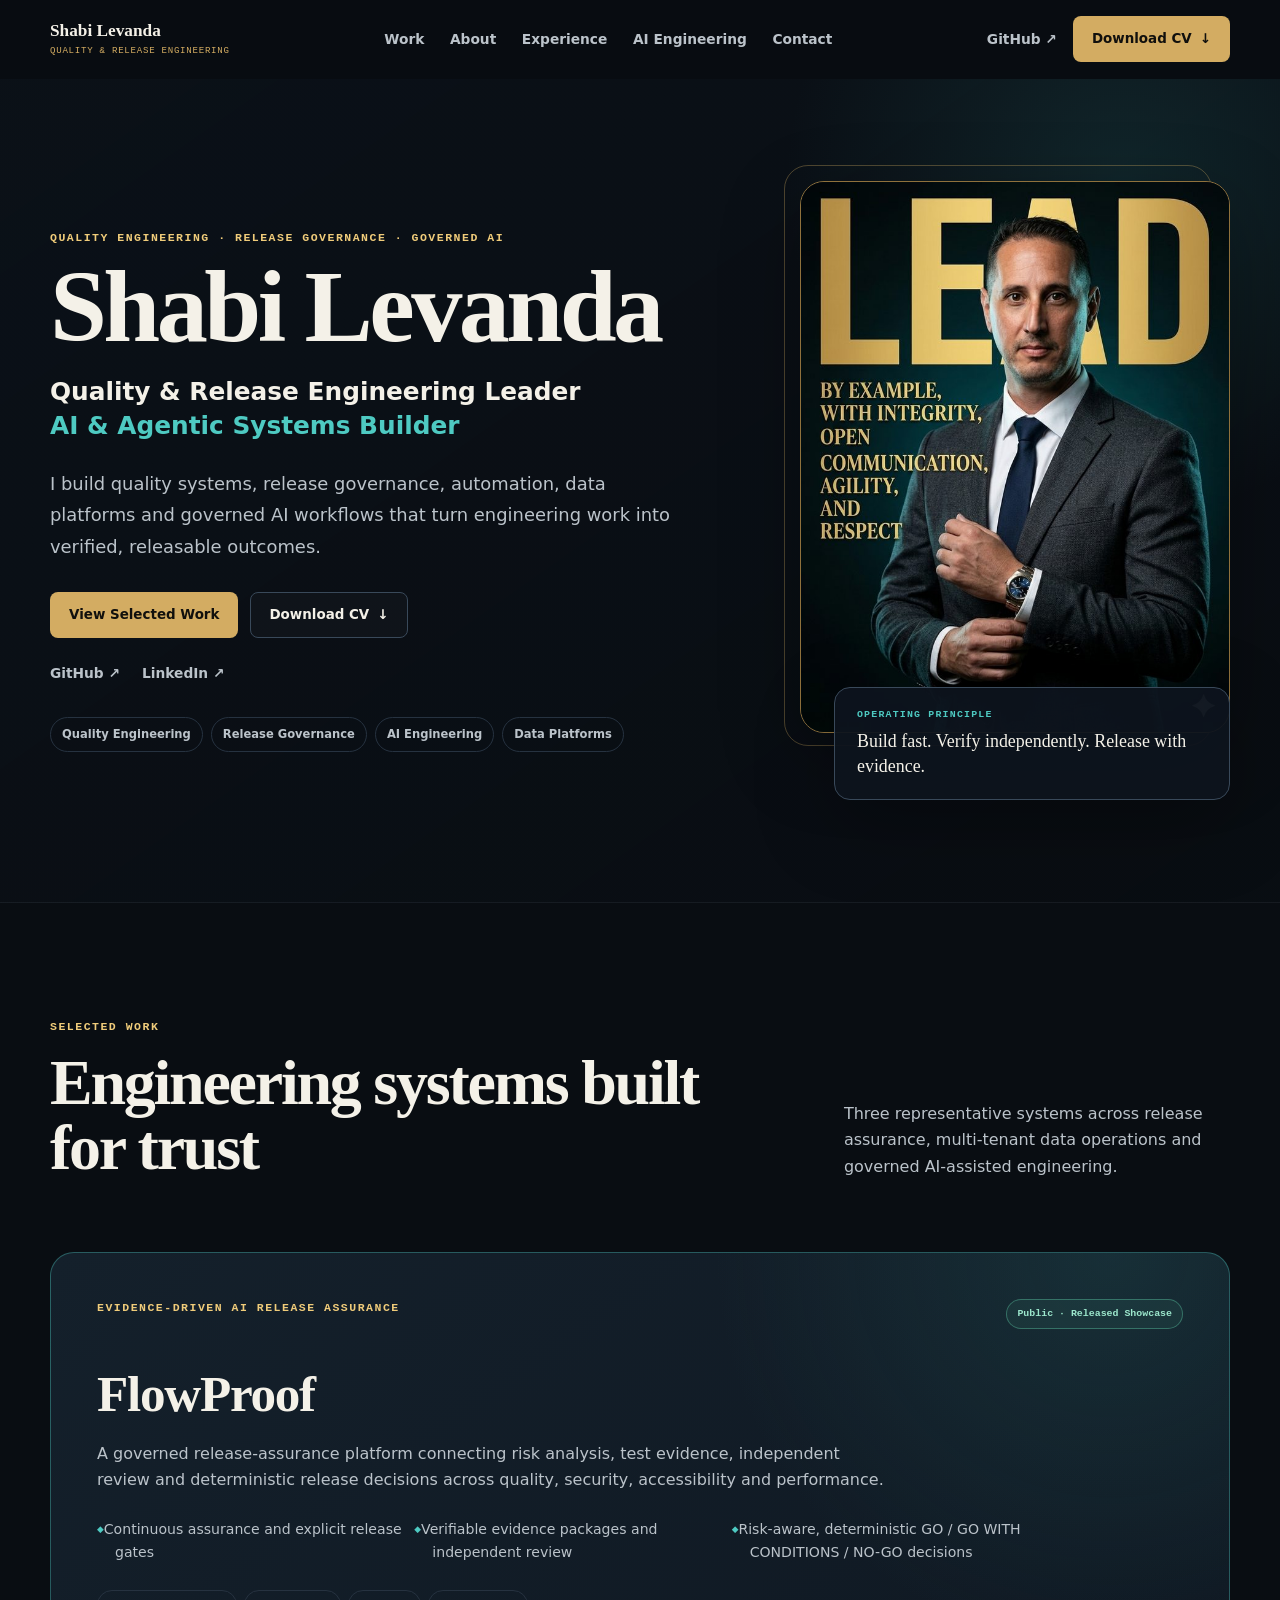
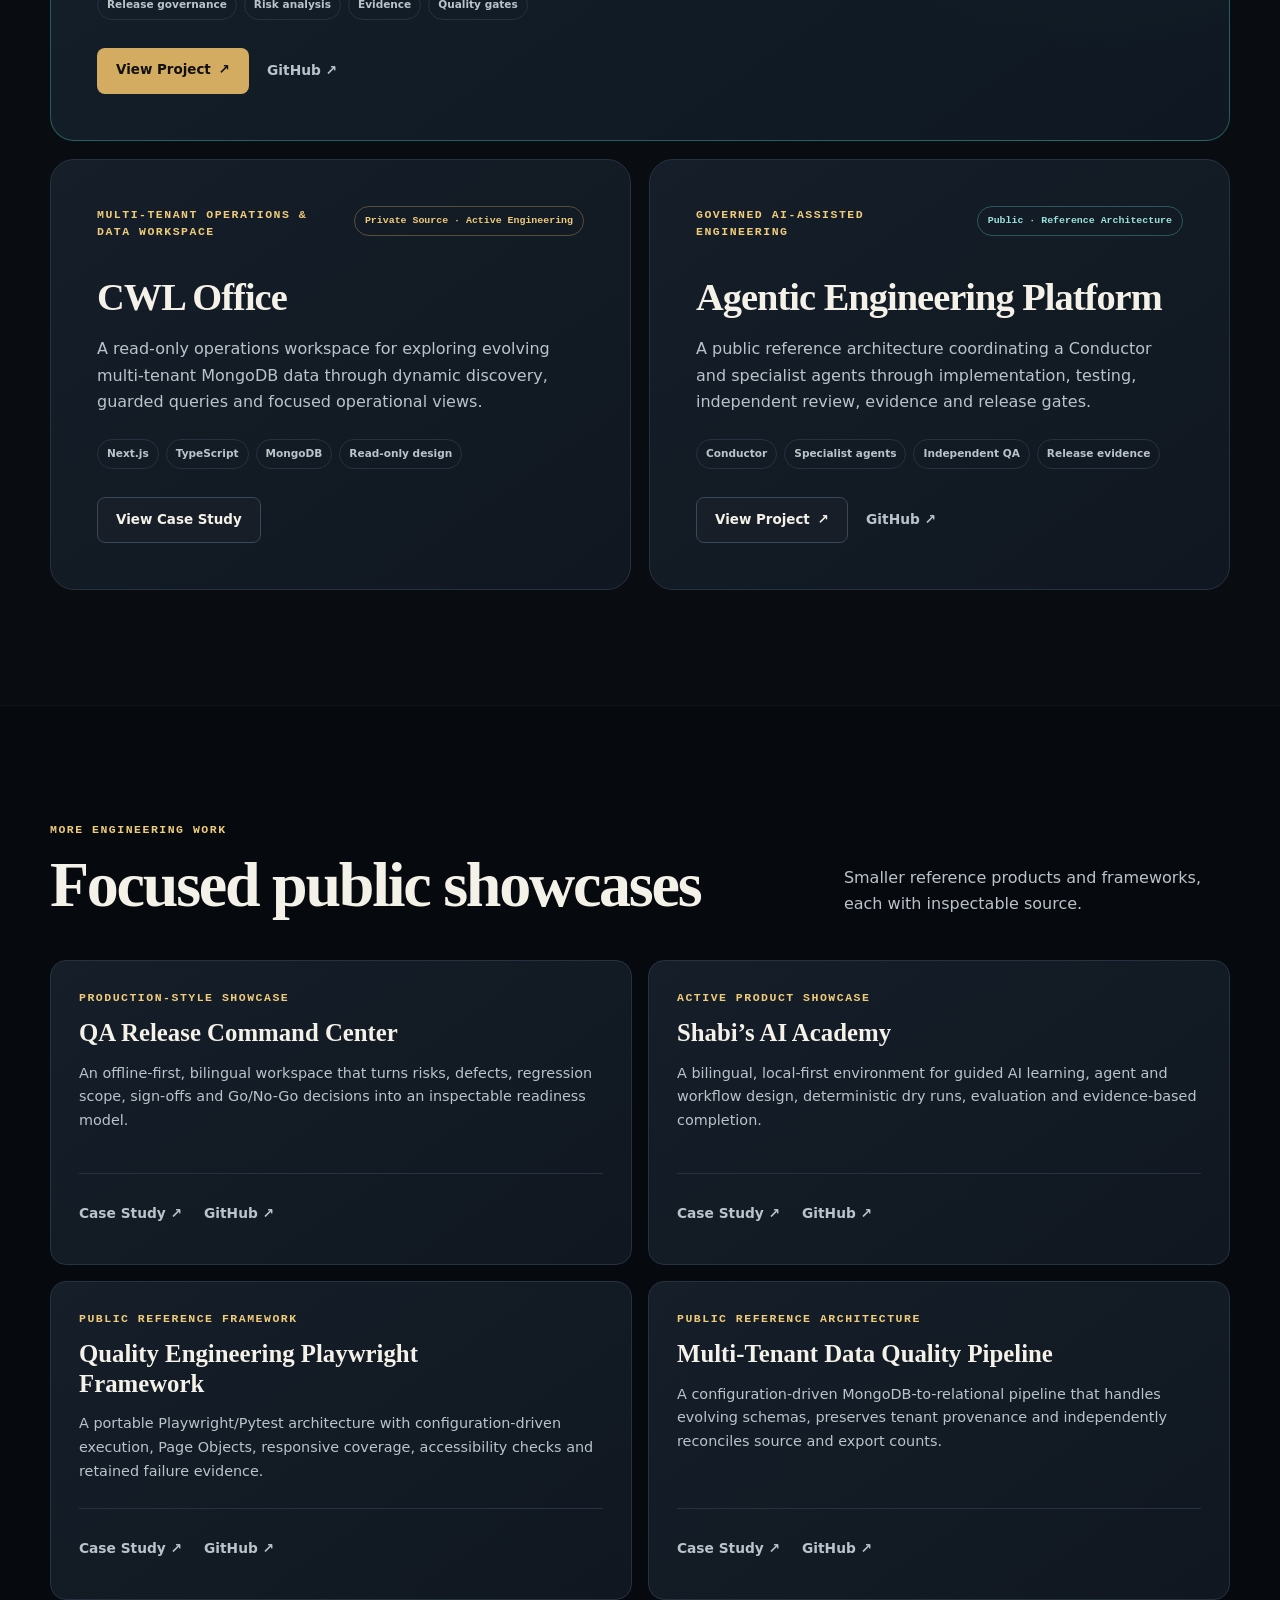
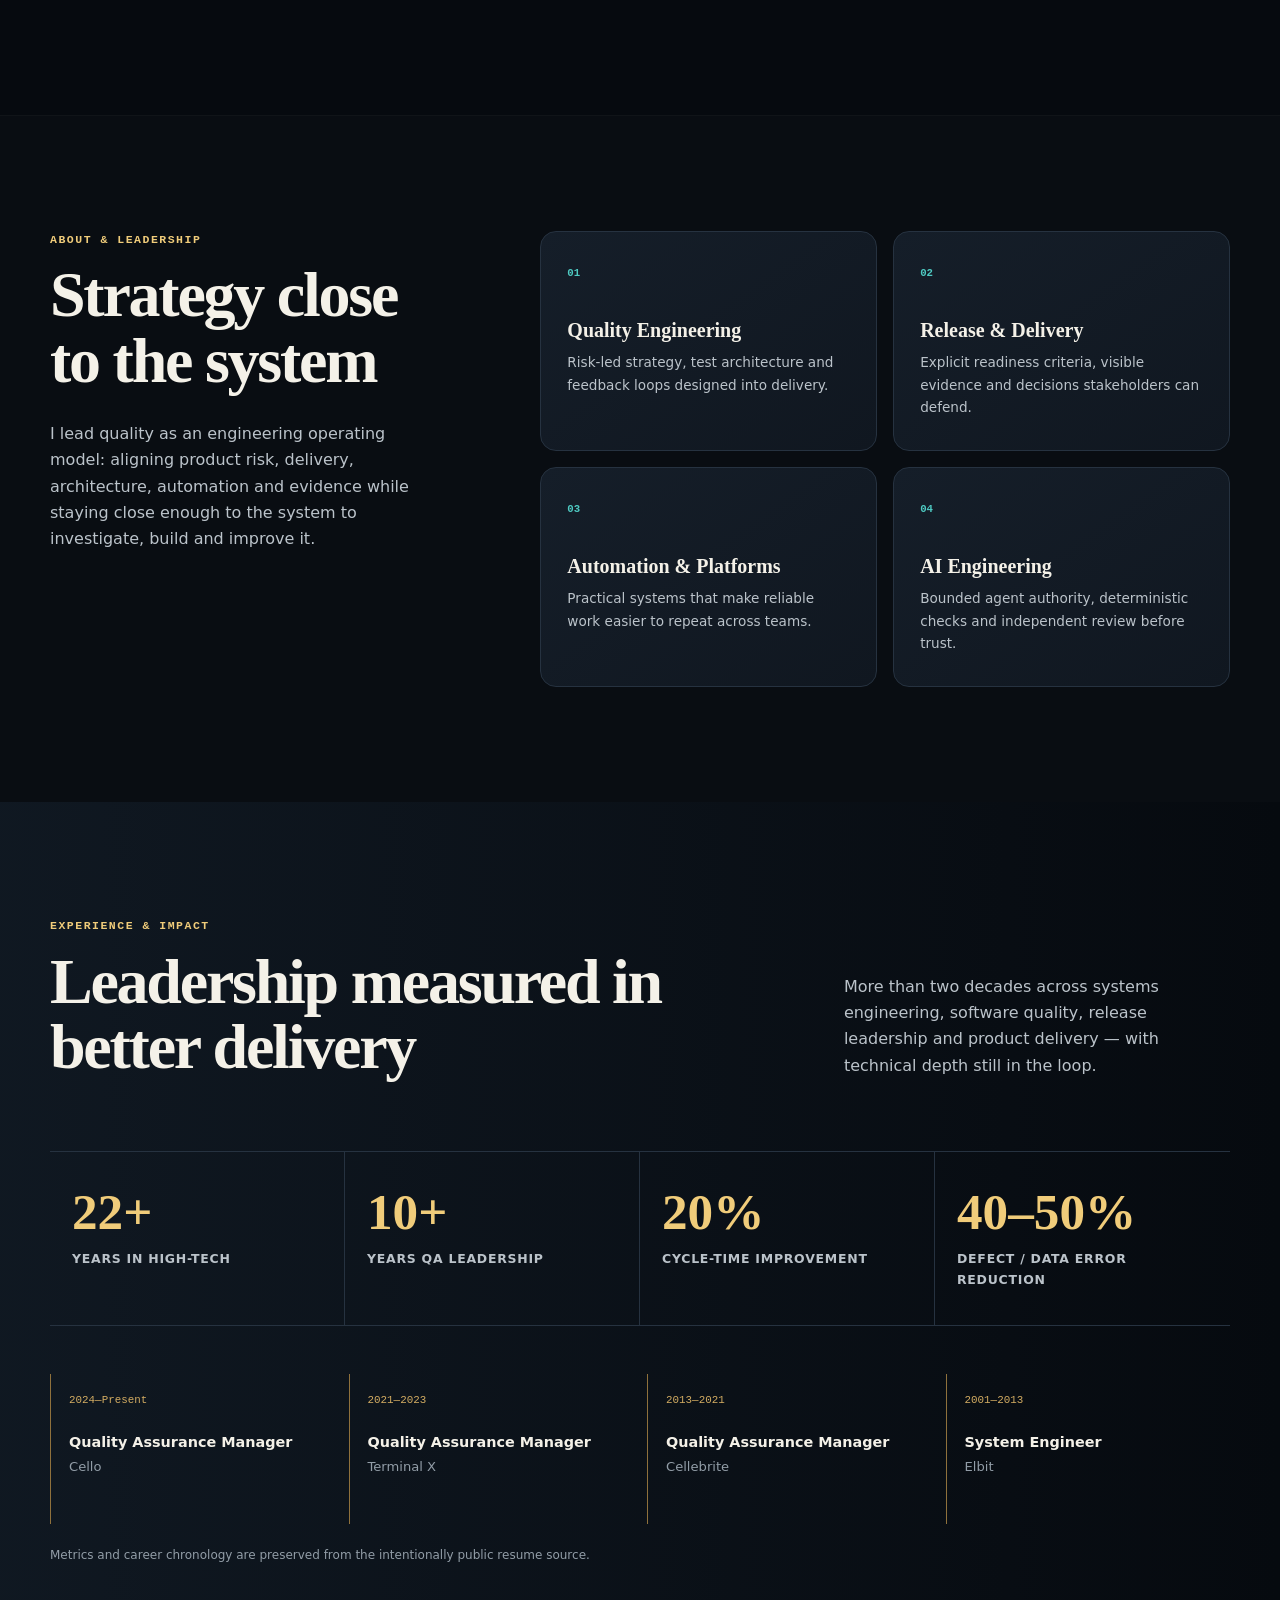
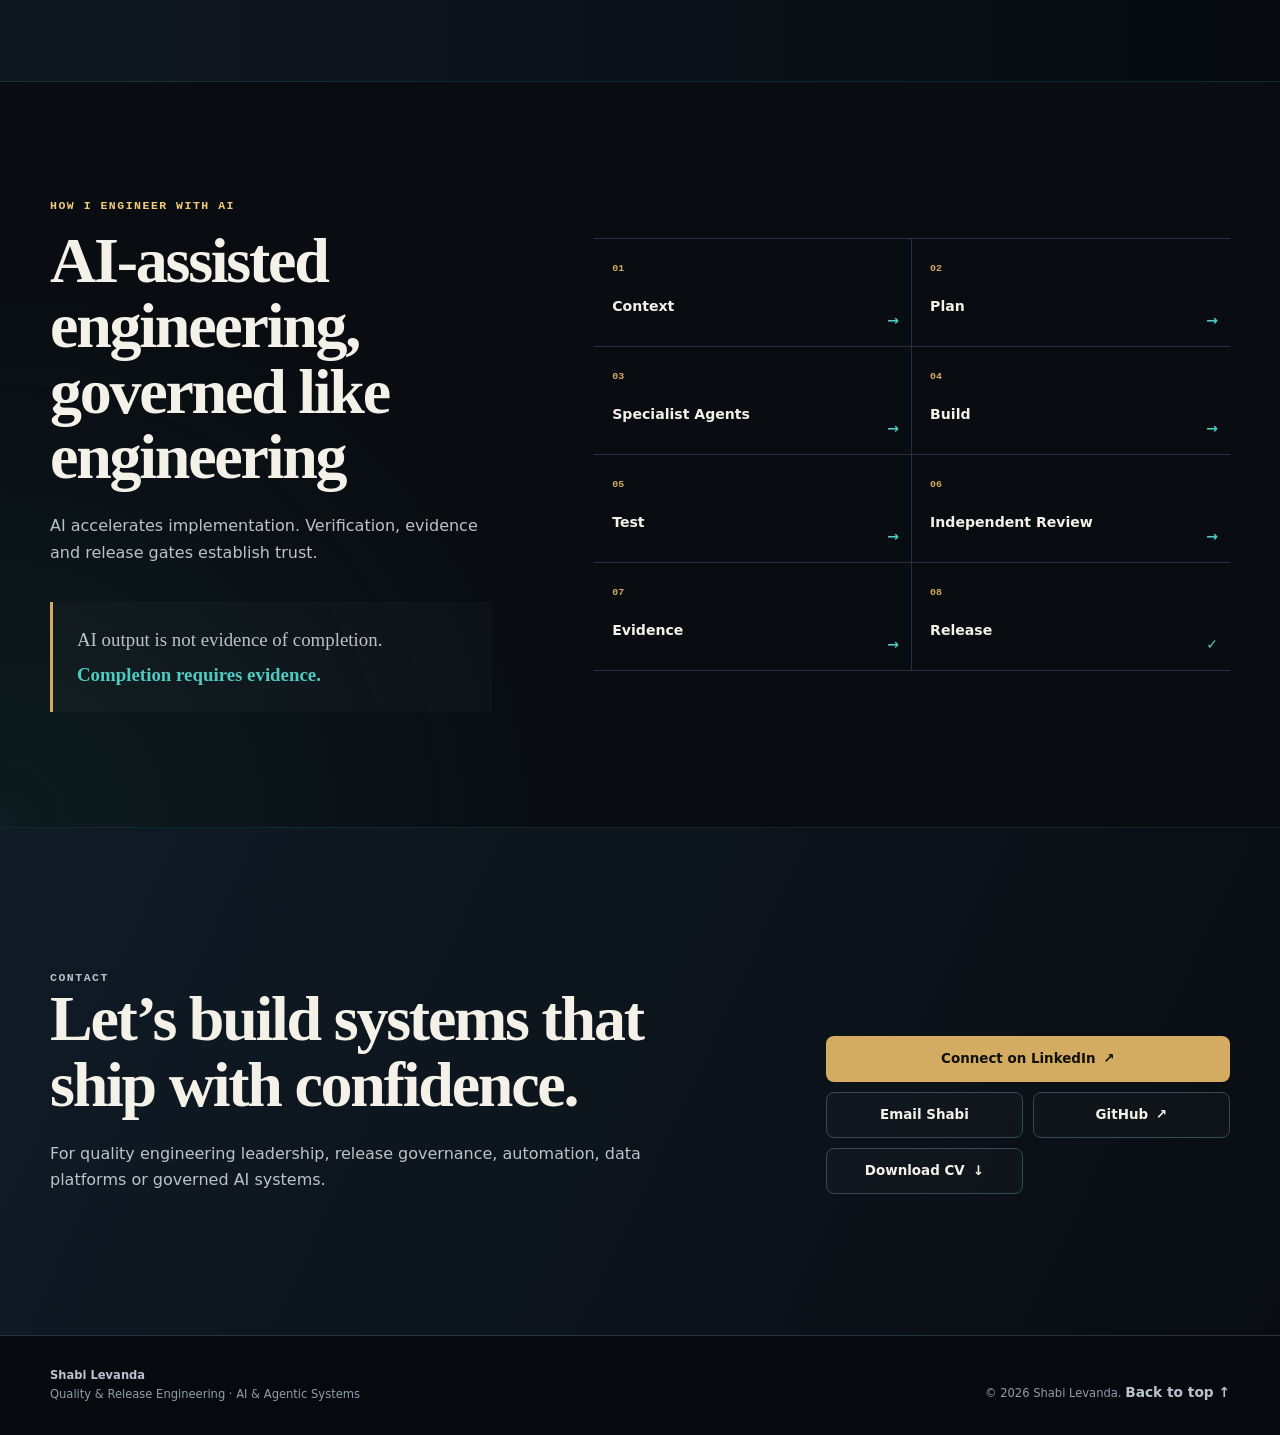
==== commit d2a72fdc: "feat(portfolio): redesign executive landing experience" ====
--- a/index.html
+++ b/index.html
@@ -1,24 +1,34 @@
 <!doctype html>
-<html lang="en">
+<html lang="en" dir="ltr">
   <head>
     <meta charset="utf-8" />
     <meta name="viewport" content="width=device-width, initial-scale=1" />
-    <title>
-      Shabi Levanda | Quality Engineering, Release Engineering &amp; AI Systems
-    </title>
+    <title>Shabi Levanda | Quality &amp; Release Engineering Leader | AI Systems Builder</title>
     <meta
       name="description"
-      content="Shabi Levanda builds reliable software delivery systems where AI speed meets engineering discipline—across quality, release governance, agentic engineering and data quality."
+      content="Shabi Levanda builds quality systems, release governance, automation, data platforms and governed AI workflows that turn engineering work into verified outcomes."
     />
-    <meta name="theme-color" content="#07111f" />
+    <meta name="theme-color" content="#090d12" />
+    <meta name="color-scheme" content="dark" />
     <meta property="og:type" content="website" />
+    <meta property="og:title" content="Shabi Levanda | Quality &amp; Release Engineering Leader" />
     <meta
-      property="og:title"
-      content="Shabi Levanda | Quality Engineering, Release Engineering &amp; AI Systems"
+      property="og:description"
+      content="Quality systems, release governance, automation, data platforms and governed AI engineering."
     />
     <meta
-      property="og:description"
-      content="Building reliable software delivery systems where AI speed meets engineering discipline."
+      property="og:image"
+      content="assets/og-image.png"
+    />
+    <meta property="og:image:width" content="1200" />
+    <meta property="og:image:height" content="630" />
+    <meta property="og:image:alt" content="Shabi Levanda — Quality and Release Engineering Leader" />
+    <meta name="twitter:card" content="summary_large_image" />
+    <meta name="twitter:title" content="Shabi Levanda | Quality &amp; Release Engineering Leader" />
+    <meta name="twitter:description" content="Build fast. Verify independently. Release with evidence." />
+    <meta
+      name="twitter:image"
+      content="assets/og-image.png"
     />
     <link rel="icon" href="assets/favicon.svg" type="image/svg+xml" />
     <link rel="stylesheet" href="styles.css" />
@@ -26,738 +36,343 @@
   </head>
   <body>
     <a class="skip-link" href="#main-content">Skip to main content</a>
+
     <header class="site-header" data-header>
-      <div class="nav-shell">
-        <a class="brand" href="#top" aria-label="Shabi Levanda, home"
-          ><span class="brand-mark" aria-hidden="true">SL</span
-          ><span>Shabi Levanda</span></a
-        >
-        <button
-          class="menu-toggle"
-          type="button"
-          aria-expanded="false"
-          aria-controls="primary-navigation"
-        >
-          <span class="sr-only">Open navigation</span
-          ><span aria-hidden="true"></span><span aria-hidden="true"></span
-          ><span aria-hidden="true"></span>
-        </button>
-        <nav
-          id="primary-navigation"
-          class="primary-navigation"
-          aria-label="Primary navigation"
-        >
-          <a href="#about">About</a><a href="#ai-workflow">AI workflow</a
-          ><a href="#work">Work</a><a href="#leadership">Leadership</a
-          ><a href="#contact">Contact</a>
+      <div class="header-inner">
+        <a class="brand" href="#top" aria-label="Shabi Levanda, home">
+          <span class="brand-name">Shabi Levanda</span>
+          <span class="brand-role">Quality &amp; Release Engineering</span>
+        </a>
+        <nav class="desktop-nav" aria-label="Primary navigation">
+          <a href="#work">Work</a><a href="#about">About</a><a href="#experience">Experience</a
+          ><a href="#ai-engineering">AI Engineering</a><a href="#contact">Contact</a>
         </nav>
+        <div class="header-actions">
+          <a
+            class="icon-link desktop-social"
+            href="https://github.com/ShabiLev"
+            target="_blank"
+            rel="noopener noreferrer"
+            aria-label="Shabi Levanda on GitHub (opens in a new tab)"
+            >GitHub ↗</a
+          >
+          <a class="button button-primary header-cv" href="assets/cv/Shabi-Levanda-CV.pdf" download
+            >Download CV <span aria-hidden="true">↓</span></a
+          >
+          <button
+            class="menu-toggle"
+            type="button"
+            aria-expanded="false"
+            aria-controls="mobile-navigation"
+            aria-label="Open navigation menu"
+            data-menu-toggle
+          >
+            <span></span><span></span><span></span>
+          </button>
+        </div>
       </div>
+      <nav id="mobile-navigation" class="mobile-nav" aria-label="Mobile navigation" data-mobile-nav>
+        <a href="#work">Work</a><a href="#about">About</a><a href="#experience">Experience</a
+        ><a href="#ai-engineering">AI Engineering</a><a href="#contact">Contact</a
+        ><a href="assets/cv/Shabi-Levanda-CV.pdf" download>Download CV ↓</a>
+      </nav>
     </header>
 
     <main id="main-content" tabindex="-1">
-      <section id="top" class="hero section" aria-labelledby="hero-title">
-        <div class="hero-orb hero-orb-one" aria-hidden="true"></div>
-        <div class="hero-orb hero-orb-two" aria-hidden="true"></div>
-        <div class="container hero-grid">
-          <div class="hero-copy reveal">
-            <p class="eyebrow">
-              Quality engineering · Release governance · Agentic systems
-            </p>
+      <section id="top" class="hero" aria-labelledby="hero-title">
+        <div class="hero-glow" aria-hidden="true"></div>
+        <div class="shell hero-grid">
+          <div class="hero-copy">
+            <p class="eyebrow">Quality engineering · Release governance · Governed AI</p>
             <h1 id="hero-title">Shabi Levanda</h1>
             <p class="hero-role">
-              Quality &amp; Release Engineering Leader<br /><span
-                >AI &amp; Agentic Systems Builder</span
+              Quality &amp; Release Engineering Leader
+              <span>AI &amp; Agentic Systems Builder</span>
+            </p>
+            <p class="hero-value">
+              I build quality systems, release governance, automation, data platforms and governed AI
+              workflows that turn engineering work into verified, releasable outcomes.
+            </p>
+            <div class="hero-actions">
+              <a class="button button-primary" href="#work">View Selected Work</a>
+              <a class="button button-secondary" href="assets/cv/Shabi-Levanda-CV.pdf" download
+                >Download CV <span aria-hidden="true">↓</span></a
               >
-            </p>
-            <p class="hero-statement">
-              Building reliable software delivery systems where
-              <strong>AI speed meets engineering discipline.</strong>
-            </p>
-            <div class="button-row">
-              <a class="button button-primary" href="#work"
-                >Explore engineering work</a
-              ><a
-                class="button button-secondary"
-                href="https://github.com/ShabiLev"
+            </div>
+            <div class="hero-links" aria-label="Professional profiles">
+              <a href="https://github.com/ShabiLev" target="_blank" rel="noopener noreferrer"
+                >GitHub <span aria-hidden="true">↗</span></a
+              >
+              <a
+                href="https://www.linkedin.com/in/shabi-levanda/"
                 target="_blank"
                 rel="noopener noreferrer"
-                >GitHub <span aria-hidden="true">↗</span></a
-              ><a class="button button-quiet" href="#resume">Resume</a>
+                >LinkedIn <span aria-hidden="true">↗</span></a
+              >
             </div>
             <ul class="capability-list" aria-label="Core capabilities">
-              <li>Quality Engineering</li>
-              <li>Release Governance</li>
-              <li>AI &amp; Agentic Systems</li>
-              <li>Automation</li>
-              <li>CI/CD</li>
-              <li>Data Quality</li>
-              <li>Engineering Leadership</li>
+              <li>Quality Engineering</li><li>Release Governance</li><li>AI Engineering</li
+              ><li>Data Platforms</li>
             </ul>
           </div>
-          <aside class="hero-panel reveal" aria-label="Engineering principle">
-            <div class="signal-line">
-              <span></span><span></span><span></span>
+          <figure class="portrait-card">
+            <div class="portrait-frame">
+              <img
+                src="assets/shabi-levanda-portrait.jpg"
+                alt="Shabi Levanda in a dark suit"
+                width="700"
+                height="896"
+                fetchpriority="high"
+              />
             </div>
-            <p class="panel-label">Operating principle</p>
-            <blockquote>
-              Build fast.<br />Verify independently.<br /><em
-                >Release with evidence.</em
-              >
-            </blockquote>
-            <div class="evidence-status">
-              <span class="status-dot" aria-hidden="true"></span
-              ><span>Evidence over confidence</span>
-            </div>
-          </aside>
-        </div>
-      </section>
-
-      <section
-        id="about"
-        class="section section-muted"
-        aria-labelledby="about-title"
-      >
-        <div class="container split-layout">
+            <figcaption>
+              <span>Operating principle</span>
+              Build fast. Verify independently. Release with evidence.
+            </figcaption>
+          </figure>
+        </div>
+      </section>
+
+      <section id="work" class="section section-work" aria-labelledby="work-title">
+        <div class="shell">
+          <div class="section-heading">
+            <div><p class="eyebrow">Selected work</p><h2 id="work-title">Engineering systems built for trust</h2></div>
+            <p>
+              Three representative systems across release assurance, multi-tenant data operations and
+              governed AI-assisted engineering.
+            </p>
+          </div>
+          <div class="featured-grid">
+            <article class="featured-card featured-flowproof">
+              <div class="project-topline">
+                <p class="project-kicker">Evidence-Driven AI Release Assurance</p>
+                <span class="status status-public">Public · Released Showcase</span>
+              </div>
+              <h3>FlowProof</h3>
+              <p class="project-summary">
+                A governed release-assurance platform connecting risk analysis, test evidence,
+                independent review and deterministic release decisions across quality, security,
+                accessibility and performance.
+              </p>
+              <ul class="project-points">
+                <li>Continuous assurance and explicit release gates</li>
+                <li>Verifiable evidence packages and independent review</li>
+                <li>Risk-aware, deterministic GO / GO WITH CONDITIONS / NO-GO decisions</li>
+              </ul>
+              <div class="tag-list" aria-label="FlowProof capabilities">
+                <span>Release governance</span><span>Risk analysis</span><span>Evidence</span
+                ><span>Quality gates</span>
+              </div>
+              <div class="project-actions">
+                <a
+                  class="button button-primary"
+                  href="https://github.com/ShabiLev/flowproof-ai-release-gate/blob/main/docs/ARCHITECTURE.md"
+                  target="_blank"
+                  rel="noopener noreferrer"
+                  aria-label="View FlowProof architecture (opens in a new tab)"
+                  >View Project <span aria-hidden="true">↗</span></a
+                >
+                <a
+                  class="text-link"
+                  href="https://github.com/ShabiLev/flowproof-ai-release-gate"
+                  target="_blank"
+                  rel="noopener noreferrer"
+                  aria-label="View FlowProof repository on GitHub (opens in a new tab)"
+                  >GitHub ↗</a
+                >
+              </div>
+            </article>
+
+            <article class="featured-card">
+              <div class="project-topline">
+                <p class="project-kicker">Multi-Tenant Operations &amp; Data Workspace</p>
+                <span class="status status-private">Private Source · Active Engineering</span>
+              </div>
+              <h3>CWL Office</h3>
+              <p class="project-summary">
+                A read-only operations workspace for exploring evolving multi-tenant MongoDB data
+                through dynamic discovery, guarded queries and focused operational views.
+              </p>
+              <div class="tag-list" aria-label="CWL Office capabilities">
+                <span>Next.js</span><span>TypeScript</span><span>MongoDB</span
+                ><span>Read-only design</span>
+              </div>
+              <div class="project-actions">
+                <a class="button button-secondary" href="projects/cwl-office/">View Case Study</a>
+              </div>
+            </article>
+
+            <article class="featured-card">
+              <div class="project-topline">
+                <p class="project-kicker">Governed AI-Assisted Engineering</p>
+                <span class="status status-reference">Public · Reference Architecture</span>
+              </div>
+              <h3>Agentic Engineering Platform</h3>
+              <p class="project-summary">
+                A public reference architecture coordinating a Conductor and specialist agents through
+                implementation, testing, independent review, evidence and release gates.
+              </p>
+              <div class="tag-list" aria-label="Agentic Engineering Platform capabilities">
+                <span>Conductor</span><span>Specialist agents</span><span>Independent QA</span
+                ><span>Release evidence</span>
+              </div>
+              <div class="project-actions">
+                <a
+                  class="button button-secondary"
+                  href="https://github.com/ShabiLev/agentic-engineering-platform/blob/main/docs/PORTFOLIO_CASE_STUDY.md"
+                  target="_blank"
+                  rel="noopener noreferrer"
+                  aria-label="Read the Agentic Engineering Platform case study (opens in a new tab)"
+                  >View Project <span aria-hidden="true">↗</span></a
+                >
+                <a
+                  class="text-link"
+                  href="https://github.com/ShabiLev/agentic-engineering-platform"
+                  target="_blank"
+                  rel="noopener noreferrer"
+                  aria-label="View Agentic Engineering Platform on GitHub (opens in a new tab)"
+                  >GitHub ↗</a
+                >
+              </div>
+            </article>
+          </div>
+        </div>
+      </section>
+
+      <section id="more-work" class="section section-alt" aria-labelledby="more-work-title">
+        <div class="shell">
+          <div class="section-heading compact-heading">
+            <div><p class="eyebrow">More engineering work</p><h2 id="more-work-title">Focused public showcases</h2></div>
+            <p>Smaller reference products and frameworks, each with inspectable source.</p>
+          </div>
+          <div class="more-grid">
+            <article class="project-card">
+              <p class="project-kicker">Production-Style Showcase</p><h3>QA Release Command Center</h3>
+              <p>
+                An offline-first, bilingual workspace that turns risks, defects, regression scope,
+                sign-offs and Go/No-Go decisions into an inspectable readiness model.
+              </p>
+              <div class="compact-actions">
+                <a href="https://github.com/ShabiLev/QA_Release_Command_Center_Kit/blob/main/docs/portfolio/CASE_STUDY.md" target="_blank" rel="noopener noreferrer" aria-label="Read QA Release Command Center case study (opens in a new tab)">Case Study ↗</a>
+                <a href="https://github.com/ShabiLev/QA_Release_Command_Center_Kit" target="_blank" rel="noopener noreferrer" aria-label="View QA Release Command Center on GitHub (opens in a new tab)">GitHub ↗</a>
+              </div>
+            </article>
+            <article class="project-card">
+              <p class="project-kicker">Active Product Showcase</p><h3>Shabi’s AI Academy</h3>
+              <p>
+                A bilingual, local-first environment for guided AI learning, agent and workflow design,
+                deterministic dry runs, evaluation and evidence-based completion.
+              </p>
+              <div class="compact-actions">
+                <a href="https://github.com/ShabiLev/Shabi-s-AI-Academy/blob/main/docs/portfolio/CASE_STUDY.md" target="_blank" rel="noopener noreferrer" aria-label="Read Shabi's AI Academy case study (opens in a new tab)">Case Study ↗</a>
+                <a href="https://github.com/ShabiLev/Shabi-s-AI-Academy" target="_blank" rel="noopener noreferrer" aria-label="View Shabi's AI Academy on GitHub (opens in a new tab)">GitHub ↗</a>
+              </div>
+            </article>
+            <article class="project-card">
+              <p class="project-kicker">Public Reference Framework</p><h3>Quality Engineering Playwright Framework</h3>
+              <p>
+                A portable Playwright/Pytest architecture with configuration-driven execution, Page
+                Objects, responsive coverage, accessibility checks and retained failure evidence.
+              </p>
+              <div class="compact-actions">
+                <a href="https://github.com/ShabiLev/quality-engineering-playwright-framework/blob/main/docs/PORTFOLIO_CASE_STUDY.md" target="_blank" rel="noopener noreferrer" aria-label="Read Quality Engineering Playwright Framework case study (opens in a new tab)">Case Study ↗</a>
+                <a href="https://github.com/ShabiLev/quality-engineering-playwright-framework" target="_blank" rel="noopener noreferrer" aria-label="View Quality Engineering Playwright Framework on GitHub (opens in a new tab)">GitHub ↗</a>
+              </div>
+            </article>
+            <article class="project-card">
+              <p class="project-kicker">Public Reference Architecture</p><h3>Multi-Tenant Data Quality Pipeline</h3>
+              <p>
+                A configuration-driven MongoDB-to-relational pipeline that handles evolving schemas,
+                preserves tenant provenance and independently reconciles source and export counts.
+              </p>
+              <div class="compact-actions">
+                <a href="https://github.com/ShabiLev/multi-tenant-data-quality-pipeline/blob/main/docs/PORTFOLIO_CASE_STUDY.md" target="_blank" rel="noopener noreferrer" aria-label="Read Multi-Tenant Data Quality Pipeline case study (opens in a new tab)">Case Study ↗</a>
+                <a href="https://github.com/ShabiLev/multi-tenant-data-quality-pipeline" target="_blank" rel="noopener noreferrer" aria-label="View Multi-Tenant Data Quality Pipeline on GitHub (opens in a new tab)">GitHub ↗</a>
+              </div>
+            </article>
+          </div>
+        </div>
+      </section>
+
+      <section id="about" class="section" aria-labelledby="about-title">
+        <div class="shell about-grid">
+          <div class="about-intro">
+            <p class="eyebrow">About &amp; leadership</p><h2 id="about-title">Strategy close to the system</h2>
+            <p>
+              I lead quality as an engineering operating model: aligning product risk, delivery,
+              architecture, automation and evidence while staying close enough to the system to
+              investigate, build and improve it.
+            </p>
+          </div>
+          <div class="pillar-grid">
+            <article><span>01</span><h3>Quality Engineering</h3><p>Risk-led strategy, test architecture and feedback loops designed into delivery.</p></article>
+            <article><span>02</span><h3>Release &amp; Delivery</h3><p>Explicit readiness criteria, visible evidence and decisions stakeholders can defend.</p></article>
+            <article><span>03</span><h3>Automation &amp; Platforms</h3><p>Practical systems that make reliable work easier to repeat across teams.</p></article>
+            <article><span>04</span><h3>AI Engineering</h3><p>Bounded agent authority, deterministic checks and independent review before trust.</p></article>
+          </div>
+        </div>
+      </section>
+
+      <section id="experience" class="section section-impact" aria-labelledby="experience-title">
+        <div class="shell">
+          <div class="section-heading">
+            <div><p class="eyebrow">Experience &amp; impact</p><h2 id="experience-title">Leadership measured in better delivery</h2></div>
+            <p>
+              More than two decades across systems engineering, software quality, release leadership
+              and product delivery — with technical depth still in the loop.
+            </p>
+          </div>
+          <dl class="metrics" aria-label="Verified career impact">
+            <div><dt>22+</dt><dd>Years in high-tech</dd></div>
+            <div><dt>10+</dt><dd>Years QA leadership</dd></div>
+            <div><dt>20%</dt><dd>Cycle-time improvement</dd></div>
+            <div><dt>40–50%</dt><dd>Defect / data error reduction</dd></div>
+          </dl>
+          <ol class="experience-line" aria-label="Career timeline">
+            <li><span>2024—Present</span><strong>Quality Assurance Manager</strong><em>Cello</em></li>
+            <li><span>2021—2023</span><strong>Quality Assurance Manager</strong><em>Terminal X</em></li>
+            <li><span>2013—2021</span><strong>Quality Assurance Manager</strong><em>Cellebrite</em></li>
+            <li><span>2001—2013</span><strong>System Engineer</strong><em>Elbit</em></li>
+          </ol>
+          <p class="source-note">Metrics and career chronology are preserved from the intentionally public resume source.</p>
+        </div>
+      </section>
+
+      <section id="ai-engineering" class="section section-ai" aria-labelledby="ai-title">
+        <div class="shell ai-grid">
           <div>
-            <p class="eyebrow">Engineering leadership</p>
-            <h2 id="about-title">Quality designed into delivery</h2>
-          </div>
-          <div class="prose">
-            <p>
-              I work where product delivery, quality strategy and release
-              ownership meet. My focus is not a final testing phase—it is the
-              system of decisions, controls and feedback loops that makes
-              reliable delivery repeatable.
-            </p>
-            <p>
-              That means aligning risk, architecture, automation, CI/CD and
-              production readiness so teams can move quickly without confusing
-              velocity with certainty.
-            </p>
-          </div>
-        </div>
-        <div
-          class="container leadership-facets"
-          aria-label="Leadership capabilities"
-        >
-          <article>
-            <span>01</span>
-            <h3>Strategy</h3>
-            <p>
-              Quality models and release controls tied to product and business
-              risk.
-            </p>
-          </article>
-          <article>
-            <span>02</span>
-            <h3>Systems</h3>
-            <p>
-              Test architecture, automation and evidence pipelines that scale
-              with delivery.
-            </p>
-          </article>
-          <article>
-            <span>03</span>
-            <h3>Enablement</h3>
-            <p>
-              Clear ownership, coaching and operating models for
-              cross-functional teams.
-            </p>
-          </article>
-        </div>
-      </section>
-
-      <section
-        id="ai-workflow"
-        class="section"
-        aria-labelledby="workflow-title"
-      >
-        <div class="container section-heading">
-          <p class="eyebrow">How I build with AI</p>
-          <h2 id="workflow-title">Acceleration inside explicit controls</h2>
-          <p>
-            AI is an engineering accelerator—not an authority. Context, bounded
-            responsibilities, deterministic checks and independent review keep
-            speed connected to proof.
-          </p>
-        </div>
-        <div
-          class="container workflow"
-          aria-label="AI-assisted engineering workflow"
-        >
-          <ol>
-            <li><span>01</span>Context</li>
-            <li><span>02</span>Planning</li>
-            <li><span>03</span>Specialist agents</li>
-            <li><span>04</span>Implementation</li>
-            <li><span>05</span>Automated testing</li>
-            <li><span>06</span>Independent review</li>
-            <li><span>07</span>Evidence</li>
-            <li><span>08</span>Release gate</li>
-            <li><span>09</span>Post-release verification</li>
+            <p class="eyebrow">How I engineer with AI</p><h2 id="ai-title">AI-assisted engineering, governed like engineering</h2>
+            <p class="ai-copy">AI accelerates implementation. Verification, evidence and release gates establish trust.</p>
+            <blockquote>AI output is not evidence of completion.<strong>Completion requires evidence.</strong></blockquote>
+          </div>
+          <ol class="workflow" aria-label="Governed AI engineering workflow">
+            <li><span>01</span>Context</li><li><span>02</span>Plan</li><li><span>03</span>Specialist Agents</li
+            ><li><span>04</span>Build</li><li><span>05</span>Test</li><li><span>06</span>Independent Review</li
+            ><li><span>07</span>Evidence</li><li><span>08</span>Release</li>
           </ol>
         </div>
-        <div class="container evidence-callout">
-          <span class="quote-mark" aria-hidden="true">“</span>
-          <p>
-            AI output is not evidence of completion.<br /><strong
-              >Completion requires evidence.</strong
-            >
-          </p>
-        </div>
-      </section>
-
-      <section
-        id="work"
-        class="section section-muted"
-        aria-labelledby="work-title"
-      >
-        <div class="container section-heading">
-          <p class="eyebrow">Selected engineering work</p>
-          <h2 id="work-title">Systems built for reliable delivery</h2>
-          <p>
-            Six public, evidence-backed projects spanning release assurance,
-            governed AI, product engineering, browser automation and data
-            quality.
-          </p>
-        </div>
-        <div class="container project-grid">
-          <article
-            class="project-card project-featured"
-            data-project="flowproof"
-          >
-            <div class="project-top">
-              <div>
-                <p class="project-index">Hero project · 01</p>
-                <h3>FlowProof</h3>
-                <p class="project-value">
-                  AI-assisted release assurance built around evidence, risk and
-                  explicit release decisions.
-                </p>
-              </div>
-              <span class="project-badge">Release assurance</span>
-            </div>
-            <div class="project-body">
-              <div>
-                <h4>Problem</h4>
-                <p>
-                  Release decisions become fragile when checks, reviewers and
-                  evidence are scattered across tools.
-                </p>
-              </div>
-              <div>
-                <h4>What I built</h4>
-                <p>
-                  A deterministic assurance workspace connecting quality,
-                  security, accessibility, performance and governance evidence
-                  to GO, GO_WITH_CONDITIONS or NO_GO decisions.
-                </p>
-              </div>
-            </div>
-            <ul class="highlight-list">
-              <li>77 evidence-bearing release checks</li>
-              <li>Independent review plans</li>
-              <li>Signed certificates and verifiable evidence packages</li>
-              <li>Continuous assurance and drift detection</li>
-            </ul>
-            <div class="tag-list">
-              <span>TypeScript</span><span>Release governance</span
-              ><span>Security</span><span>Accessibility</span
-              ><span>Cryptographic evidence</span>
-            </div>
-            <div class="card-actions">
-              <a
-                href="https://github.com/ShabiLev/flowproof-ai-release-gate"
-                target="_blank"
-                rel="noopener noreferrer"
-                aria-label="View FlowProof on GitHub (opens in a new tab)"
-                >View project <span aria-hidden="true">↗</span></a
-              ><a
-                href="https://github.com/ShabiLev/flowproof-ai-release-gate/blob/main/docs/ARCHITECTURE.md"
-                target="_blank"
-                rel="noopener noreferrer"
-                aria-label="Read FlowProof architecture (opens in a new tab)"
-                >Architecture <span aria-hidden="true">↗</span></a
-              >
-            </div>
-          </article>
-
-          <article class="project-card" data-project="agentic-platform">
-            <p class="project-index">02</p>
-            <h3>Agentic Engineering Platform</h3>
-            <p class="project-value">
-              A vendor-neutral reference architecture for governed AI-assisted
-              engineering.
-            </p>
-            <div class="project-body">
-              <div>
-                <h4>Problem</h4>
-                <p>
-                  Unbounded AI workflows blur authority, review ownership and
-                  completion criteria.
-                </p>
-              </div>
-              <div>
-                <h4>What I built</h4>
-                <p>
-                  A Conductor-led model with specialist agents, structured
-                  handoffs, separation of duties and artifact-linked release
-                  evidence.
-                </p>
-              </div>
-            </div>
-            <ul class="highlight-list">
-              <li>Bounded agent authority</li>
-              <li>Independent QA and release gates</li>
-              <li>Feature, defect and release workflows</li>
-            </ul>
-            <div class="tag-list">
-              <span>Python</span><span>Multi-agent</span><span>Governance</span
-              ><span>CI</span>
-            </div>
-            <div class="card-actions">
-              <a
-                href="https://github.com/ShabiLev/agentic-engineering-platform"
-                target="_blank"
-                rel="noopener noreferrer"
-                aria-label="View Agentic Engineering Platform on GitHub (opens in a new tab)"
-                >View project <span aria-hidden="true">↗</span></a
-              ><a
-                href="https://github.com/ShabiLev/agentic-engineering-platform/blob/main/docs/PORTFOLIO_CASE_STUDY.md"
-                target="_blank"
-                rel="noopener noreferrer"
-                aria-label="Read Agentic Engineering Platform case study (opens in a new tab)"
-                >Case study <span aria-hidden="true">↗</span></a
-              >
-            </div>
-          </article>
-
-          <article class="project-card" data-project="ai-academy">
-            <p class="project-index">03</p>
-            <h3>Shabi’s AI Academy</h3>
-            <p class="project-value">
-              A bilingual, local-first workspace for learning and building with
-              AI systems.
-            </p>
-            <div class="project-body">
-              <div>
-                <h4>Problem</h4>
-                <p>
-                  AI education often stops at prompts, without realistic
-                  workflows, evaluation or quality controls.
-                </p>
-              </div>
-              <div>
-                <h4>What I built</h4>
-                <p>
-                  A frontend product with guided learning, agent teams,
-                  missions, deterministic local runtimes and criterion-level
-                  evaluation.
-                </p>
-              </div>
-            </div>
-            <ul class="highlight-list">
-              <li>Agent Builder and Conductor-led teams</li>
-              <li>Proof-based mission completion</li>
-              <li>Evaluation Lab and regression suites</li>
-            </ul>
-            <div class="tag-list">
-              <span>React</span><span>TypeScript</span><span>Playwright</span
-              ><span>RTL/LTR</span>
-            </div>
-            <div class="reality-note">
-              Reality boundary: external provider execution is intentionally
-              disabled; guest work is browser-local.
-            </div>
-            <div class="card-actions">
-              <a
-                href="https://github.com/ShabiLev/Shabi-s-AI-Academy"
-                target="_blank"
-                rel="noopener noreferrer"
-                aria-label="View Shabi's AI Academy on GitHub (opens in a new tab)"
-                >View project <span aria-hidden="true">↗</span></a
-              ><a
-                href="https://github.com/ShabiLev/Shabi-s-AI-Academy/blob/main/docs/portfolio/CASE_STUDY.md"
-                target="_blank"
-                rel="noopener noreferrer"
-                aria-label="Read Shabi's AI Academy case study (opens in a new tab)"
-                >Case study <span aria-hidden="true">↗</span></a
-              >
-            </div>
-          </article>
-
-          <article class="project-card" data-project="release-command-center">
-            <p class="project-index">04</p>
-            <h3>QA Release Command Center</h3>
-            <p class="project-value">
-              A practical workspace for evidence-based release readiness and
-              Go/No-Go governance.
-            </p>
-            <div class="project-body">
-              <div>
-                <h4>Problem</h4>
-                <p>
-                  Risk, bugs, regression scope and sign-offs are hard to assess
-                  when they live in separate artifacts.
-                </p>
-              </div>
-              <div>
-                <h4>What I built</h4>
-                <p>
-                  An offline-first, bilingual release workspace connecting
-                  readiness checks to explicit decisions and post-release
-                  review.
-                </p>
-              </div>
-            </div>
-            <ul class="highlight-list">
-              <li>Risk and defect decision support</li>
-              <li>Production-readiness sign-offs</li>
-              <li>Release snapshots and exports</li>
-            </ul>
-            <div class="tag-list">
-              <span>Release management</span><span>Risk</span
-              ><span>Offline-first</span><span>RTL/LTR</span>
-            </div>
-            <div class="card-actions">
-              <a
-                href="https://github.com/ShabiLev/QA_Release_Command_Center_Kit"
-                target="_blank"
-                rel="noopener noreferrer"
-                aria-label="View QA Release Command Center on GitHub (opens in a new tab)"
-                >View project <span aria-hidden="true">↗</span></a
-              ><a
-                href="https://github.com/ShabiLev/QA_Release_Command_Center_Kit/blob/main/docs/portfolio/CASE_STUDY.md"
-                target="_blank"
-                rel="noopener noreferrer"
-                aria-label="Read QA Release Command Center case study (opens in a new tab)"
-                >Case study <span aria-hidden="true">↗</span></a
-              >
-            </div>
-          </article>
-
-          <article class="project-card" data-project="playwright-framework">
-            <p class="project-index">05</p>
-            <h3>Quality Engineering Playwright Framework</h3>
-            <p class="project-value">
-              A production-style browser quality framework with deterministic,
-              executable evidence.
-            </p>
-            <div class="project-body">
-              <div>
-                <h4>Problem</h4>
-                <p>
-                  UI automation becomes slow and untrusted when architecture,
-                  test layers and failure evidence are inconsistent.
-                </p>
-              </div>
-              <div>
-                <h4>What I built</h4>
-                <p>
-                  A Python/pytest reference framework with Page Objects, smoke
-                  and E2E layers, accessibility checks and responsive coverage.
-                </p>
-              </div>
-            </div>
-            <ul class="highlight-list">
-              <li>Repository-owned demo target</li>
-              <li>Screenshots and traces on failure</li>
-              <li>One quality-gate command for local and CI</li>
-            </ul>
-            <div class="tag-list">
-              <span>Python</span><span>Playwright</span><span>pytest</span
-              ><span>Accessibility</span>
-            </div>
-            <div class="card-actions">
-              <a
-                href="https://github.com/ShabiLev/quality-engineering-playwright-framework"
-                target="_blank"
-                rel="noopener noreferrer"
-                aria-label="View Quality Engineering Playwright Framework on GitHub (opens in a new tab)"
-                >View project <span aria-hidden="true">↗</span></a
-              ><a
-                href="https://github.com/ShabiLev/quality-engineering-playwright-framework/blob/main/docs/PORTFOLIO_CASE_STUDY.md"
-                target="_blank"
-                rel="noopener noreferrer"
-                aria-label="Read Quality Engineering Playwright Framework case study (opens in a new tab)"
-                >Case study <span aria-hidden="true">↗</span></a
-              >
-            </div>
-          </article>
-
-          <article class="project-card" data-project="data-quality">
-            <p class="project-index">06</p>
-            <h3>Multi-Tenant Data Quality Pipeline</h3>
-            <p class="project-value">
-              Configuration-driven canonicalization with provenance and
-              independent reconciliation.
-            </p>
-            <div class="project-body">
-              <div>
-                <h4>Problem</h4>
-                <p>
-                  Heterogeneous tenant datasets make filtering, schema discovery
-                  and count integrity difficult to trust.
-                </p>
-              </div>
-              <div>
-                <h4>What I built</h4>
-                <p>
-                  A Python reference pipeline for synthetic MongoDB-style
-                  sources, dynamic schemas, deterministic exports and
-                  reconciliation.
-                </p>
-              </div>
-            </div>
-            <div class="mini-flow" aria-label="Data quality pipeline">
-              <span>Discovery</span><i>→</i><span>Filtering</span><i>→</i
-              ><span>Schema</span><i>→</i><span>Canonicalization</span><i>→</i
-              ><span>Provenance</span><i>→</i><span>Reconciliation</span>
-            </div>
-            <div class="tag-list">
-              <span>Python</span><span>Data quality</span><span>Provenance</span
-              ><span>CI</span>
-            </div>
-            <div class="card-actions">
-              <a
-                href="https://github.com/ShabiLev/multi-tenant-data-quality-pipeline"
-                target="_blank"
-                rel="noopener noreferrer"
-                aria-label="View Multi-Tenant Data Quality Pipeline on GitHub (opens in a new tab)"
-                >View project <span aria-hidden="true">↗</span></a
-              ><a
-                href="https://github.com/ShabiLev/multi-tenant-data-quality-pipeline/blob/main/docs/PORTFOLIO_CASE_STUDY.md"
-                target="_blank"
-                rel="noopener noreferrer"
-                aria-label="Read Multi-Tenant Data Quality Pipeline case study (opens in a new tab)"
-                >Case study <span aria-hidden="true">↗</span></a
-              >
-            </div>
-          </article>
-        </div>
-      </section>
-
-      <section id="quality" class="section" aria-labelledby="quality-title">
-        <div class="container section-heading">
-          <p class="eyebrow">Quality &amp; release engineering</p>
-          <h2 id="quality-title">From change to defensible release decision</h2>
-        </div>
-        <div
-          class="container decision-flow"
-          aria-label="Release decision operating model"
-        >
-          <ol>
-            <li>Change</li>
-            <li>Risk</li>
-            <li>Coverage</li>
-            <li>Defects</li>
-            <li>Production readiness</li>
-            <li>Sign-offs</li>
-            <li>Release decision</li>
-            <li>Evidence</li>
-          </ol>
-        </div>
-        <div class="container competency-grid">
-          <p>QA strategy</p>
-          <p>Test architecture</p>
-          <p>Risk-based testing</p>
-          <p>Automation</p>
-          <p>CI/CD quality gates</p>
-          <p>Defect analytics</p>
-          <p>Production validation</p>
-          <p>Evidence-driven Go/No-Go</p>
-        </div>
-      </section>
-
-      <section
-        id="agentic"
-        class="section section-muted"
-        aria-labelledby="agentic-title"
-      >
-        <div class="container split-layout">
+      </section>
+
+      <section id="contact" class="section section-contact" aria-labelledby="contact-title">
+        <div class="shell contact-grid">
           <div>
-            <p class="eyebrow">AI &amp; agentic engineering</p>
-            <h2 id="agentic-title">Controlled systems, not “AI prompting”</h2>
-          </div>
-          <div class="prose">
-            <p>
-              Reliable agentic engineering starts with context management and
-              clear authority boundaries. A Conductor routes work to
-              specialists; deterministic validation and independent QA test the
-              artifact—not the confidence of the agent that produced it.
-            </p>
-            <div class="comparison">
-              <div>
-                <span>Generated output</span>
-                <p>A candidate implementation or analysis.</p>
-              </div>
-              <div>
-                <span>Verified evidence</span>
-                <p>
-                  Reproducible checks linked to the reviewed artifact and
-                  acceptance criteria.
-                </p>
-              </div>
-            </div>
-          </div>
-        </div>
-        <div class="container agentic-pillars">
-          <span>Context management</span><span>Conductor orchestration</span
-          ><span>Bounded responsibility</span><span>Approval boundaries</span
-          ><span>Deterministic validation</span><span>Independent QA</span
-          ><span>Evidence contracts</span><span>Release management</span>
-        </div>
-      </section>
-
-      <section
-        id="leadership"
-        class="section"
-        aria-labelledby="leadership-title"
-      >
-        <div class="container section-heading">
-          <p class="eyebrow">Leadership &amp; operating model</p>
-          <h2 id="leadership-title">Enable teams to make better decisions</h2>
-          <p>
-            Senior quality leadership is a shared operating system: clear risks,
-            visible evidence, explicit ownership and communication that gives
-            product and engineering leaders a decision they can defend.
-          </p>
-        </div>
-        <div class="container leadership-grid">
-          <article>
-            <h3>Direction</h3>
-            <p>
-              Translate strategy and risk appetite into practical quality and
-              release controls.
-            </p>
-          </article>
-          <article>
-            <h3>Alignment</h3>
-            <p>
-              Connect engineering, product, security and operations around
-              shared evidence.
-            </p>
-          </article>
-          <article>
-            <h3>Capability</h3>
-            <p>
-              Coach teams, improve systems and make reliable delivery easier to
-              repeat.
-            </p>
-          </article>
-          <article>
-            <h3>Accountability</h3>
-            <p>
-              Keep decisions, sign-offs, limitations and next actions explicit.
-            </p>
-          </article>
-        </div>
-      </section>
-
-      <section
-        id="principles"
-        class="section principles"
-        aria-labelledby="principles-title"
-      >
-        <div class="container">
-          <p class="eyebrow">Engineering principles</p>
-          <h2 id="principles-title">The standard behind the work</h2>
-          <div class="principle-list">
-            <blockquote>
-              Build fast. Verify independently. Release with evidence.
-            </blockquote>
-            <blockquote>QA isn’t in the way — QA is the way.</blockquote>
-            <blockquote>AI output is not evidence of completion.</blockquote>
-            <blockquote>
-              Quality should be designed into delivery, not inspected in at the
-              end.
-            </blockquote>
-            <blockquote>Prefer evidence over confidence.</blockquote>
-          </div>
-        </div>
-      </section>
-
-      <section
-        id="resume"
-        class="section section-muted"
-        aria-labelledby="resume-title"
-      >
-        <div class="container resume-panel">
-          <div>
-            <p class="eyebrow">Resume</p>
-            <h2 id="resume-title">Experience behind the operating model</h2>
-            <p>
-              The public resume landing page is available for review. A
-              privacy-reviewed downloadable PDF has not yet been approved for
-              this source release.
-            </p>
-          </div>
-          <div class="resume-actions">
-            <a
-              class="button button-primary"
-              href="https://github.com/ShabiLev/Shabi-Resume"
-              target="_blank"
-              rel="noopener noreferrer"
-              >View public resume source <span aria-hidden="true">↗</span></a
-            >
-            <p class="resume-status">PDF download pending approval</p>
-            <small
-              >Release blocker is documented in
-              <a href="docs/RELEASE.md">release notes</a>.</small
-            >
-          </div>
-        </div>
-      </section>
-
-      <section
-        id="contact"
-        class="section contact"
-        aria-labelledby="contact-title"
-      >
-        <div class="container contact-grid">
-          <div>
-            <p class="eyebrow">Contact</p>
-            <h2 id="contact-title">
-              Let’s build delivery systems teams can trust.
-            </h2>
-            <p>
-              For engineering leadership, quality strategy, release governance
-              or agentic systems collaboration.
-            </p>
-          </div>
-          <div class="contact-links">
-            <a
-              href="https://github.com/ShabiLev"
-              target="_blank"
-              rel="noopener noreferrer"
-              ><span>GitHub</span><strong>@ShabiLev</strong
-              ><i aria-hidden="true">↗</i></a
-            ><a
-              href="https://www.linkedin.com/in/shabi-levanda/"
-              target="_blank"
-              rel="noopener noreferrer"
-              ><span>LinkedIn</span><strong>Shabi Levanda</strong
-              ><i aria-hidden="true">↗</i></a
-            ><a href="mailto:shabi231@gmail.com"
-              ><span>Email</span><strong>shabi231@gmail.com</strong
-              ><i aria-hidden="true">→</i></a
-            >
+            <p class="eyebrow">Contact</p><h2 id="contact-title">Let’s build systems that ship with confidence.</h2>
+            <p>For quality engineering leadership, release governance, automation, data platforms or governed AI systems.</p>
+          </div>
+          <div class="contact-actions">
+            <a class="button button-primary" href="https://www.linkedin.com/in/shabi-levanda/" target="_blank" rel="noopener noreferrer">Connect on LinkedIn <span aria-hidden="true">↗</span></a>
+            <a class="button button-secondary" href="mailto:shabi231@gmail.com">Email Shabi</a>
+            <a class="button button-secondary" href="https://github.com/ShabiLev" target="_blank" rel="noopener noreferrer">GitHub <span aria-hidden="true">↗</span></a>
+            <a class="button button-secondary" href="assets/cv/Shabi-Levanda-CV.pdf" download>Download CV <span aria-hidden="true">↓</span></a>
           </div>
         </div>
       </section>
     </main>
 
     <footer class="site-footer">
-      <div class="container footer-inner">
-        <p>
-          <strong>Shabi Levanda</strong><br />Quality &amp; Release Engineering
-          · AI &amp; Agentic Systems
-        </p>
-        <p>
-          © <span data-year>2026</span> Shabi Levanda.<br /><a href="#top"
-            >Back to top ↑</a
-          >
-        </p>
+      <div class="shell footer-inner">
+        <p><strong>Shabi Levanda</strong><br />Quality &amp; Release Engineering · AI &amp; Agentic Systems</p>
+        <p>© <span data-year>2026</span> Shabi Levanda. <a href="#top">Back to top ↑</a></p>
       </div>
     </footer>
   </body>
--- a/styles.css
+++ b/styles.css
@@ -1,1084 +1,1378 @@
 :root {
-  --navy: #07111f;
-  --navy-2: #0b1728;
-  --panel: #0f1d30;
-  --panel-2: #13243a;
-  --ink: #edf4ff;
-  --muted: #a6b6ca;
-  --line: rgba(181, 207, 236, 0.15);
-  --cyan: #54d9d1;
-  --cyan-soft: rgba(84, 217, 209, 0.12);
-  --blue: #65a6ff;
-  --violet: #9988ff;
-  --shadow: 0 24px 70px rgba(0, 0, 0, 0.28);
-  --radius: 22px;
-  --max: 1180px;
-}
-* {
+  --bg: #090d12;
+  --bg-deep: #060a0f;
+  --surface: #101720;
+  --surface-elevated: #151e29;
+  --surface-soft: #0d141d;
+  --text: #f4f1e8;
+  --text-secondary: #bbc3ca;
+  --text-muted: #929da7;
+  --gold: #d3ac62;
+  --gold-bright: #f0cc7a;
+  --gold-dark: #8f713c;
+  --teal: #4ecac2;
+  --teal-soft: #183c3c;
+  --border: #263240;
+  --border-strong: #39495a;
+  --focus: #ffe09b;
+  --success: #63d4ae;
+  --font-display: "Iowan Old Style", "Palatino Linotype", Palatino, Georgia, serif;
+  --font-body: Inter, Aptos, "Segoe UI", system-ui, sans-serif;
+  --font-mono: "Cascadia Code", "SFMono-Regular", Consolas, monospace;
+  --shell: 1180px;
+  --radius-sm: 8px;
+  --radius: 16px;
+  --radius-lg: 24px;
+  --shadow: 0 24px 80px rgb(0 0 0 / 28%);
+}
+
+*,
+*::before,
+*::after {
   box-sizing: border-box;
 }
+
 html {
   scroll-behavior: smooth;
-  scroll-padding-top: 88px;
-}
+  scroll-padding-top: 92px;
+}
+
 body {
   margin: 0;
-  background: var(--navy);
-  color: var(--ink);
-  font-family:
-    Inter,
-    ui-sans-serif,
-    system-ui,
-    -apple-system,
-    BlinkMacSystemFont,
-    "Segoe UI",
-    sans-serif;
+  overflow-x: hidden;
+  background: var(--bg);
+  color: var(--text);
+  font-family: var(--font-body);
+  font-size: 1rem;
   line-height: 1.65;
-}
+  -webkit-font-smoothing: antialiased;
+}
+
 body.menu-open {
   overflow: hidden;
 }
+
+img {
+  display: block;
+  max-width: 100%;
+}
+
 a {
   color: inherit;
 }
+
 button,
 a {
-  touch-action: manipulation;
-}
-img {
-  max-width: 100%;
-}
-.container {
-  width: min(calc(100% - 40px), var(--max));
-  margin-inline: auto;
-}
-.section {
-  position: relative;
-  padding: 110px 0;
-}
-.section-muted {
-  background: linear-gradient(
-    180deg,
-    rgba(255, 255, 255, 0.018),
-    rgba(255, 255, 255, 0.035)
-  );
-}
+  -webkit-tap-highlight-color: transparent;
+}
+
+button {
+  font: inherit;
+}
+
+::selection {
+  background: var(--gold);
+  color: var(--bg-deep);
+}
+
+:focus-visible {
+  outline: 3px solid var(--focus);
+  outline-offset: 4px;
+  border-radius: 4px;
+}
+
 .skip-link {
   position: fixed;
-  z-index: 1000;
-  top: 12px;
-  left: 12px;
-  padding: 10px 16px;
-  background: var(--cyan);
-  color: #041317;
-  border-radius: 8px;
-  transform: translateY(-150%);
-}
+  top: 10px;
+  left: 10px;
+  z-index: 200;
+  padding: 10px 14px;
+  transform: translateY(-160%);
+  border-radius: var(--radius-sm);
+  background: var(--focus);
+  color: var(--bg-deep);
+  font-weight: 800;
+  text-decoration: none;
+}
+
 .skip-link:focus {
-  transform: none;
-}
-.sr-only {
-  position: absolute;
-  width: 1px;
-  height: 1px;
-  padding: 0;
-  margin: -1px;
-  overflow: hidden;
-  clip: rect(0, 0, 0, 0);
-  white-space: nowrap;
-  border: 0;
-}
-:focus-visible {
-  outline: 3px solid var(--cyan);
-  outline-offset: 4px;
-  border-radius: 4px;
-}
+  transform: translateY(0);
+}
+
+.shell {
+  width: min(calc(100% - 40px), var(--shell));
+  margin-inline: auto;
+}
+
+.section {
+  padding-block: clamp(78px, 9vw, 132px);
+}
+
+.section-alt {
+  background: var(--bg-deep);
+  border-block: 1px solid rgb(255 255 255 / 4%);
+}
+
+.eyebrow,
+.project-kicker {
+  margin: 0 0 14px;
+  color: var(--gold-bright);
+  font-family: var(--font-mono);
+  font-size: 0.72rem;
+  font-weight: 700;
+  letter-spacing: 0.13em;
+  line-height: 1.5;
+  text-transform: uppercase;
+}
+
+h1,
+h2,
+h3,
+p {
+  margin-top: 0;
+}
+
+h1,
+h2 {
+  font-family: var(--font-display);
+  font-weight: 600;
+  letter-spacing: -0.035em;
+}
+
+h1 {
+  max-width: 800px;
+  margin-bottom: 20px;
+  font-size: clamp(3.7rem, 8vw, 7.4rem);
+  line-height: 0.92;
+}
+
+h2 {
+  max-width: 760px;
+  margin-bottom: 0;
+  font-size: clamp(2.4rem, 5vw, 4.6rem);
+  line-height: 1.02;
+}
+
+h3 {
+  line-height: 1.2;
+}
+
 .site-header {
-  position: fixed;
-  inset: 0 0 auto;
+  position: sticky;
+  top: 0;
   z-index: 100;
-  background: rgba(7, 17, 31, 0.76);
   border-bottom: 1px solid transparent;
+  background: rgb(9 13 18 / 82%);
   backdrop-filter: blur(18px);
   transition:
-    border-color 0.2s,
-    background 0.2s;
-}
-.site-header.scrolled {
-  border-color: var(--line);
-  background: rgba(7, 17, 31, 0.94);
-}
-.nav-shell {
-  width: min(calc(100% - 40px), var(--max));
-  height: 76px;
-  margin: auto;
+    border-color 180ms ease,
+    background 180ms ease;
+}
+
+.site-header.scrolled,
+.site-header.menu-active {
+  border-color: var(--border);
+  background: rgb(9 13 18 / 96%);
+}
+
+.header-inner {
+  display: flex;
+  width: min(calc(100% - 40px), var(--shell));
+  min-height: 78px;
+  margin-inline: auto;
+  align-items: center;
+  justify-content: space-between;
+  gap: 24px;
+}
+
+.brand {
+  display: flex;
+  min-width: max-content;
+  flex-direction: column;
+  color: var(--text);
+  line-height: 1.15;
+  text-decoration: none;
+}
+
+.brand-name {
+  font-family: var(--font-display);
+  font-size: 1.08rem;
+  font-weight: 700;
+}
+
+.brand-role {
+  margin-top: 5px;
+  color: var(--gold);
+  font-family: var(--font-mono);
+  font-size: 0.57rem;
+  letter-spacing: 0.08em;
+  text-transform: uppercase;
+}
+
+.desktop-nav {
   display: flex;
   align-items: center;
-  justify-content: space-between;
-}
-.brand {
-  display: inline-flex;
-  align-items: center;
-  gap: 11px;
+  gap: clamp(16px, 2vw, 28px);
+}
+
+.desktop-nav a,
+.icon-link,
+.hero-links a,
+.text-link,
+.compact-actions a,
+.site-footer a {
+  color: var(--text-secondary);
+  font-size: 0.86rem;
+  font-weight: 700;
   text-decoration: none;
-  font-weight: 750;
-  letter-spacing: -0.02em;
-}
-.brand-mark {
-  display: grid;
-  place-items: center;
-  width: 34px;
-  height: 34px;
-  border: 1px solid rgba(84, 217, 209, 0.55);
-  border-radius: 10px;
-  background: var(--cyan-soft);
-  color: var(--cyan);
-  font-size: 0.73rem;
-  letter-spacing: 0.05em;
-}
-.primary-navigation {
+  transition: color 160ms ease;
+}
+
+.desktop-nav a:hover,
+.icon-link:hover,
+.hero-links a:hover,
+.text-link:hover,
+.compact-actions a:hover,
+.site-footer a:hover {
+  color: var(--gold-bright);
+}
+
+.header-actions {
   display: flex;
   align-items: center;
-  gap: 30px;
-}
-.primary-navigation a {
-  color: var(--muted);
+  gap: 16px;
+}
+
+.button {
+  display: inline-flex;
+  min-height: 46px;
+  align-items: center;
+  justify-content: center;
+  gap: 8px;
+  padding: 11px 18px;
+  border: 1px solid transparent;
+  border-radius: var(--radius-sm);
+  font-size: 0.84rem;
+  font-weight: 800;
+  line-height: 1.2;
   text-decoration: none;
-  font-size: 0.9rem;
-  font-weight: 650;
-}
-.primary-navigation a:hover,
-.primary-navigation a:focus-visible {
-  color: var(--ink);
-}
+  transition:
+    transform 160ms ease,
+    background 160ms ease,
+    border-color 160ms ease;
+}
+
+.button:hover {
+  transform: translateY(-2px);
+}
+
+.button-primary {
+  background: var(--gold);
+  color: #11100d;
+}
+
+.button-primary:hover {
+  background: var(--gold-bright);
+}
+
+.button-secondary {
+  border-color: var(--border-strong);
+  background: rgb(255 255 255 / 2%);
+  color: var(--text);
+}
+
+.button-secondary:hover {
+  border-color: var(--gold);
+  background: rgb(211 172 98 / 7%);
+}
+
 .menu-toggle {
   display: none;
   width: 46px;
   height: 46px;
-  border: 1px solid var(--line);
-  border-radius: 12px;
-  background: var(--panel);
   padding: 11px;
+  border: 1px solid var(--border);
+  border-radius: var(--radius-sm);
+  background: var(--surface);
+  color: var(--text);
   cursor: pointer;
 }
-.menu-toggle span:not(.sr-only) {
+
+.menu-toggle span {
   display: block;
+  width: 100%;
   height: 2px;
-  margin: 4px 0;
-  background: var(--ink);
-  transition: 0.2s;
-}
-.eyebrow {
-  margin: 0 0 15px;
-  color: var(--cyan);
-  font-size: 0.76rem;
-  font-weight: 800;
-  letter-spacing: 0.14em;
-  text-transform: uppercase;
-}
+  margin-block: 4px;
+  border-radius: 2px;
+  background: currentcolor;
+  transition:
+    transform 180ms ease,
+    opacity 180ms ease;
+}
+
+.menu-toggle[aria-expanded="true"] span:first-child {
+  transform: translateY(6px) rotate(45deg);
+}
+
+.menu-toggle[aria-expanded="true"] span:nth-child(2) {
+  opacity: 0;
+}
+
+.menu-toggle[aria-expanded="true"] span:last-child {
+  transform: translateY(-6px) rotate(-45deg);
+}
+
+.mobile-nav {
+  display: none;
+}
+
 .hero {
-  min-height: 760px;
-  padding-top: 176px;
-  overflow: hidden;
+  position: relative;
+  min-height: calc(100svh - 78px);
+  overflow: clip;
+  padding-block: clamp(66px, 8vw, 108px);
+  border-bottom: 1px solid rgb(255 255 255 / 5%);
   background:
-    radial-gradient(
-      circle at 76% 36%,
-      rgba(101, 166, 255, 0.12),
-      transparent 32%
-    ),
-    linear-gradient(145deg, #07111f, #091729 58%, #07111f);
-}
+    linear-gradient(145deg, rgb(11 18 26 / 70%), rgb(9 13 18 / 96%)),
+    var(--bg);
+}
+
+.hero-glow {
+  position: absolute;
+  z-index: 0;
+  top: -30%;
+  right: -15%;
+  width: min(700px, 70vw);
+  aspect-ratio: 1;
+  border-radius: 50%;
+  background: radial-gradient(circle, rgb(35 103 104 / 26%) 0%, transparent 68%);
+  pointer-events: none;
+}
+
 .hero-grid {
-  display: grid;
-  grid-template-columns: minmax(0, 1.35fr) minmax(300px, 0.65fr);
-  gap: 70px;
+  position: relative;
+  z-index: 1;
+  display: grid;
+  grid-template-columns: minmax(0, 1.18fr) minmax(300px, 0.82fr);
   align-items: center;
-}
-.hero h1,
-.section h2 {
-  margin: 0;
-  letter-spacing: -0.055em;
-  line-height: 1.04;
-}
-.hero h1 {
-  font-size: clamp(3.4rem, 8vw, 7.4rem);
-  background: linear-gradient(105deg, #fff 38%, #a8c8e9 82%);
-  -webkit-background-clip: text;
-  background-clip: text;
-  color: transparent;
-}
+  gap: clamp(46px, 7vw, 96px);
+}
+
+.hero-copy {
+  padding-block: 20px;
+}
+
 .hero-role {
-  margin: 26px 0 18px;
-  font-size: clamp(1.25rem, 2.1vw, 1.85rem);
-  line-height: 1.35;
-  font-weight: 650;
-}
+  margin-bottom: 24px;
+  color: var(--text);
+  font-size: clamp(1.15rem, 2vw, 1.55rem);
+  font-weight: 700;
+  line-height: 1.4;
+}
+
 .hero-role span {
-  color: var(--cyan);
-}
-.hero-statement {
-  max-width: 670px;
-  margin: 0;
-  color: var(--muted);
-  font-size: clamp(1.04rem, 1.5vw, 1.24rem);
-}
-.hero-statement strong {
-  color: var(--ink);
-}
-.button-row {
-  display: flex;
-  flex-wrap: wrap;
-  gap: 12px;
-  margin-top: 34px;
-}
-.button {
-  min-height: 48px;
-  display: inline-flex;
-  align-items: center;
-  justify-content: center;
-  gap: 8px;
-  padding: 12px 19px;
-  border-radius: 12px;
-  text-decoration: none;
-  font-weight: 750;
-  font-size: 0.9rem;
-  border: 1px solid transparent;
-}
-.button-primary {
-  background: var(--cyan);
-  color: #041317;
-}
-.button-primary:hover {
-  background: #77ebe5;
-}
-.button-secondary,
-.button-quiet {
-  border-color: var(--line);
-  background: rgba(255, 255, 255, 0.04);
-}
-.button-secondary:hover,
-.button-quiet:hover {
-  border-color: rgba(84, 217, 209, 0.55);
-  background: var(--cyan-soft);
-}
-.capability-list {
-  display: flex;
-  flex-wrap: wrap;
-  gap: 8px;
-  margin: 38px 0 0;
-  padding: 0;
-  list-style: none;
-}
-.capability-list li,
-.tag-list span,
-.agentic-pillars span {
-  padding: 7px 11px;
-  border: 1px solid var(--line);
-  border-radius: 999px;
-  color: #bfccdc;
-  background: rgba(255, 255, 255, 0.025);
-  font-size: 0.72rem;
-  font-weight: 650;
-}
-.hero-panel {
-  position: relative;
-  padding: 34px;
-  border: 1px solid rgba(101, 166, 255, 0.24);
-  border-radius: 26px;
-  background: linear-gradient(
-    145deg,
-    rgba(19, 36, 58, 0.86),
-    rgba(10, 25, 43, 0.74)
-  );
-  box-shadow: var(--shadow);
-  overflow: hidden;
-}
-.hero-panel:before {
-  content: "";
-  position: absolute;
-  width: 170px;
-  height: 170px;
-  border-radius: 50%;
-  right: -70px;
-  top: -70px;
-  background: rgba(84, 217, 209, 0.12);
-  filter: blur(8px);
-}
-.signal-line {
-  display: flex;
-  gap: 7px;
-}
-.signal-line span {
-  width: 8px;
-  height: 8px;
-  border-radius: 50%;
-  background: #34506a;
-}
-.signal-line span:first-child {
-  background: var(--cyan);
-}
-.panel-label {
-  margin: 52px 0 18px;
-  color: var(--muted);
-  font-size: 0.72rem;
-  text-transform: uppercase;
-  letter-spacing: 0.14em;
-}
-.hero-panel blockquote {
-  margin: 0;
-  font-size: clamp(1.5rem, 2.4vw, 2.15rem);
-  line-height: 1.35;
-  font-weight: 750;
-  letter-spacing: -0.03em;
-}
-.hero-panel em {
-  font-style: normal;
-  color: var(--cyan);
-}
-.evidence-status {
-  display: flex;
-  align-items: center;
-  gap: 10px;
-  margin-top: 38px;
-  padding-top: 19px;
-  border-top: 1px solid var(--line);
-  color: var(--muted);
-  font-size: 0.78rem;
-}
-.status-dot {
-  width: 8px;
-  height: 8px;
-  background: var(--cyan);
-  border-radius: 50%;
-  box-shadow: 0 0 0 5px var(--cyan-soft);
-}
-.hero-orb {
-  position: absolute;
-  border-radius: 50%;
-  filter: blur(2px);
-  pointer-events: none;
-}
-.hero-orb-one {
-  width: 460px;
-  height: 460px;
-  border: 1px solid rgba(84, 217, 209, 0.09);
-  top: 100px;
-  right: -230px;
-}
-.hero-orb-two {
-  width: 280px;
-  height: 280px;
-  border: 1px solid rgba(153, 136, 255, 0.11);
-  bottom: -140px;
-  left: 18%;
-}
-.split-layout {
-  display: grid;
-  grid-template-columns: 0.72fr 1.28fr;
-  gap: 90px;
-}
-.section h2 {
-  font-size: clamp(2.35rem, 5vw, 4.7rem);
-  max-width: 850px;
-}
-.prose {
-  color: var(--muted);
-  font-size: 1.09rem;
-}
-.prose > p:first-child {
-  margin-top: 0;
-}
-.prose p {
-  max-width: 720px;
-}
-.leadership-facets {
-  display: grid;
-  grid-template-columns: repeat(3, 1fr);
-  gap: 18px;
-  margin-top: 65px;
-}
-.leadership-facets article,
-.leadership-grid article {
-  padding: 27px;
-  border: 1px solid var(--line);
-  border-radius: var(--radius);
-  background: rgba(255, 255, 255, 0.025);
-}
-.leadership-facets span,
-.project-index {
-  color: var(--cyan);
-  font-size: 0.72rem;
-  font-weight: 800;
-  letter-spacing: 0.1em;
-  text-transform: uppercase;
-}
-.leadership-facets h3,
-.leadership-grid h3 {
-  margin: 18px 0 8px;
-  font-size: 1.2rem;
-}
-.leadership-facets p,
-.leadership-grid p {
-  margin: 0;
-  color: var(--muted);
-  font-size: 0.9rem;
-}
-.section-heading {
-  margin-bottom: 52px;
-}
-.section-heading > p:last-child {
-  max-width: 700px;
-  color: var(--muted);
-  font-size: 1.05rem;
-}
-.workflow {
-  overflow: hidden;
-}
-.workflow ol,
-.decision-flow ol {
-  list-style: none;
-  margin: 0;
-  padding: 0;
-  display: flex;
-}
-.workflow li {
-  position: relative;
-  min-width: 0;
-  flex: 1;
-  padding: 23px 12px 24px;
-  border-block: 1px solid var(--line);
-  color: #dce8f7;
-  font-size: 0.78rem;
-  font-weight: 700;
-}
-.workflow li:not(:last-child):after {
-  content: "→";
-  position: absolute;
-  right: -6px;
-  color: var(--cyan);
-  z-index: 1;
-}
-.workflow li span {
   display: block;
-  margin-bottom: 8px;
-  color: #62809e;
-  font-size: 0.65rem;
-}
-.evidence-callout {
-  position: relative;
-  margin-top: 50px;
-  padding: 35px 45px;
-  border: 1px solid rgba(84, 217, 209, 0.3);
-  border-radius: var(--radius);
-  background: linear-gradient(
-    90deg,
-    var(--cyan-soft),
-    rgba(101, 166, 255, 0.06)
-  );
-}
-.evidence-callout p {
-  margin: 0;
-  font-size: clamp(1.35rem, 3vw, 2.3rem);
-  line-height: 1.38;
-  letter-spacing: -0.025em;
-}
-.evidence-callout strong {
-  color: var(--cyan);
-}
-.quote-mark {
-  position: absolute;
-  right: 28px;
-  top: -23px;
-  color: rgba(84, 217, 209, 0.21);
-  font:
-    8rem Georgia,
-    serif;
-  line-height: 1;
-}
-.project-grid {
-  display: grid;
-  grid-template-columns: repeat(2, minmax(0, 1fr));
-  gap: 22px;
-}
-.project-card[data-project="data-quality"] {
-  grid-column: 1 / -1;
-  width: min(100%, calc(50% - 11px));
-  justify-self: center;
-}
-.project-card {
-  display: flex;
-  flex-direction: column;
-  padding: 31px;
-  border: 1px solid var(--line);
-  border-radius: var(--radius);
-  background: linear-gradient(
-    145deg,
-    rgba(19, 36, 58, 0.74),
-    rgba(11, 23, 40, 0.9)
-  );
-  box-shadow: 0 12px 35px rgba(0, 0, 0, 0.12);
-}
-.project-featured {
-  grid-column: 1/-1;
-  padding: 39px;
-  border-color: rgba(84, 217, 209, 0.38);
-  background:
-    radial-gradient(circle at 90% 0, rgba(84, 217, 209, 0.11), transparent 32%),
-    linear-gradient(145deg, rgba(19, 42, 61, 0.95), rgba(10, 23, 39, 0.96));
-  box-shadow: var(--shadow);
-}
-.project-top {
-  display: flex;
-  gap: 25px;
-  justify-content: space-between;
-}
-.project-card h3 {
-  margin: 8px 0 10px;
-  font-size: clamp(1.45rem, 2.7vw, 2.3rem);
-  letter-spacing: -0.035em;
-  line-height: 1.15;
-}
-.project-featured h3 {
-  font-size: clamp(2rem, 4vw, 3.5rem);
-}
-.project-value {
-  margin: 0;
-  color: #c5d5e8;
-  font-size: 1rem;
-}
-.project-badge {
-  align-self: flex-start;
-  padding: 8px 12px;
-  border-radius: 999px;
-  color: var(--cyan);
-  background: var(--cyan-soft);
-  border: 1px solid rgba(84, 217, 209, 0.25);
-  font-size: 0.72rem;
-  font-weight: 750;
-  white-space: nowrap;
-}
-.project-body {
-  display: grid;
-  grid-template-columns: 1fr 1fr;
-  gap: 25px;
-  margin-top: 28px;
-  padding-top: 23px;
-  border-top: 1px solid var(--line);
-}
-.project-body h4 {
-  margin: 0 0 7px;
-  color: #7e98b4;
-  font-size: 0.7rem;
-  text-transform: uppercase;
-  letter-spacing: 0.11em;
-}
-.project-body p {
-  margin: 0;
-  color: var(--muted);
-  font-size: 0.88rem;
-}
-.highlight-list {
-  margin: 22px 0;
-  padding: 0;
-  list-style: none;
-  display: grid;
-  gap: 7px;
-  color: #ccd9e8;
-  font-size: 0.83rem;
-}
-.highlight-list li {
-  position: relative;
-  padding-left: 17px;
-}
-.highlight-list li:before {
-  content: "";
-  position: absolute;
-  left: 0;
-  top: 0.68em;
-  width: 5px;
-  height: 5px;
-  border-radius: 50%;
-  background: var(--cyan);
-}
+  color: var(--teal);
+}
+
+.hero-value {
+  max-width: 680px;
+  margin-bottom: 30px;
+  color: var(--text-secondary);
+  font-size: clamp(1.02rem, 1.4vw, 1.18rem);
+  line-height: 1.75;
+}
+
+.hero-actions,
+.project-actions,
+.compact-actions,
+.hero-links,
+.capability-list,
 .tag-list {
   display: flex;
   flex-wrap: wrap;
+  align-items: center;
+}
+
+.hero-actions {
+  gap: 12px;
+}
+
+.hero-links {
+  gap: 22px;
+  margin-top: 24px;
+}
+
+.capability-list {
+  gap: 8px;
+  margin: 32px 0 0;
+  padding: 0;
+  list-style: none;
+}
+
+.capability-list li,
+.tag-list span {
+  border: 1px solid var(--border);
+  border-radius: 999px;
+  color: var(--text-secondary);
+  font-size: 0.72rem;
+  font-weight: 700;
+}
+
+.capability-list li {
+  padding: 7px 11px;
+}
+
+.portrait-card {
+  position: relative;
+  max-width: 430px;
+  margin: 0 0 0 auto;
+}
+
+.portrait-card::before {
+  position: absolute;
+  z-index: -1;
+  inset: -16px 18px 54px -16px;
+  border: 1px solid rgb(211 172 98 / 34%);
+  border-radius: var(--radius-lg);
+  content: "";
+}
+
+.portrait-frame {
+  overflow: hidden;
+  aspect-ratio: 0.78;
+  border: 1px solid var(--gold-dark);
+  border-radius: var(--radius-lg);
+  background: var(--surface);
+  box-shadow: var(--shadow);
+}
+
+.portrait-frame img {
+  width: 100%;
+  height: 100%;
+  object-fit: cover;
+}
+
+.portrait-card figcaption {
+  position: relative;
+  width: calc(100% - 34px);
+  margin: -46px 0 0 34px;
+  padding: 20px 22px;
+  border: 1px solid var(--border-strong);
+  border-radius: var(--radius);
+  background: rgb(13 20 29 / 94%);
+  box-shadow: var(--shadow);
+  color: var(--text);
+  font-family: var(--font-display);
+  font-size: clamp(1rem, 1.4vw, 1.18rem);
+  line-height: 1.4;
+}
+
+.portrait-card figcaption span {
+  display: block;
+  margin-bottom: 7px;
+  color: var(--teal);
+  font-family: var(--font-mono);
+  font-size: 0.62rem;
+  font-weight: 700;
+  letter-spacing: 0.12em;
+  text-transform: uppercase;
+}
+
+.section-heading {
+  display: grid;
+  grid-template-columns: minmax(0, 1.3fr) minmax(280px, 0.7fr);
+  align-items: end;
+  gap: clamp(34px, 6vw, 92px);
+  margin-bottom: clamp(42px, 6vw, 72px);
+}
+
+.section-heading > p,
+.about-intro > p:last-child,
+.section-contact p,
+.ai-copy {
+  margin-bottom: 0;
+  color: var(--text-secondary);
+}
+
+.compact-heading {
+  margin-bottom: 42px;
+}
+
+.featured-grid {
+  display: grid;
+  grid-template-columns: repeat(2, minmax(0, 1fr));
+  gap: 18px;
+}
+
+.featured-card,
+.project-card,
+.pillar-grid article {
+  border: 1px solid var(--border);
+  background: linear-gradient(145deg, var(--surface-elevated), var(--surface));
+}
+
+.featured-card {
+  display: flex;
+  min-height: 430px;
+  flex-direction: column;
+  padding: clamp(28px, 4vw, 46px);
+  border-radius: var(--radius-lg);
+}
+
+.featured-flowproof {
+  min-height: 480px;
+  grid-column: 1 / -1;
+  border-color: rgb(78 202 194 / 36%);
+  background:
+    radial-gradient(circle at 90% 0%, rgb(41 105 106 / 25%), transparent 34%),
+    linear-gradient(145deg, #14202b, #0f1822);
+}
+
+.project-topline {
+  display: flex;
+  align-items: flex-start;
+  justify-content: space-between;
+  gap: 18px;
+}
+
+.project-kicker {
+  margin-bottom: 0;
+}
+
+.status {
+  flex: 0 0 auto;
+  padding: 6px 10px;
+  border: 1px solid var(--border-strong);
+  border-radius: 999px;
+  color: var(--text-secondary);
+  font-family: var(--font-mono);
+  font-size: 0.62rem;
+  font-weight: 700;
+}
+
+.status-public {
+  border-color: rgb(99 212 174 / 38%);
+  background: rgb(99 212 174 / 7%);
+  color: #9de8cd;
+}
+
+.status-private {
+  border-color: rgb(211 172 98 / 35%);
+  color: var(--gold-bright);
+}
+
+.status-reference {
+  border-color: rgb(78 202 194 / 35%);
+  color: #9ae3de;
+}
+
+.featured-card h3 {
+  margin: 34px 0 16px;
+  font-family: var(--font-display);
+  font-size: clamp(2rem, 4vw, 3.7rem);
+  font-weight: 600;
+  letter-spacing: -0.025em;
+}
+
+.featured-card:not(.featured-flowproof) h3 {
+  font-size: clamp(1.8rem, 3vw, 2.65rem);
+}
+
+.project-summary {
+  max-width: 790px;
+  margin-bottom: 24px;
+  color: var(--text-secondary);
+  font-size: 1rem;
+}
+
+.project-points {
+  display: grid;
+  max-width: 940px;
+  margin: 0 0 26px;
+  padding: 0;
+  grid-template-columns: repeat(3, minmax(0, 1fr));
+  gap: 12px;
+  list-style: none;
+}
+
+.project-points li {
+  padding-left: 18px;
+  color: var(--text-secondary);
+  font-size: 0.88rem;
+}
+
+.project-points li::before {
+  margin-left: -18px;
+  color: var(--teal);
+  content: "◆";
+  font-size: 0.55rem;
+  vertical-align: 2px;
+}
+
+.tag-list {
   gap: 7px;
   margin-top: auto;
 }
-.card-actions {
+
+.tag-list span {
+  padding: 5px 9px;
+  font-size: 0.66rem;
+}
+
+.project-actions {
+  gap: 18px;
+  margin-top: 28px;
+}
+
+.more-grid,
+.pillar-grid {
+  display: grid;
+  grid-template-columns: repeat(2, minmax(0, 1fr));
+  gap: 16px;
+}
+
+.project-card {
   display: flex;
-  gap: 24px;
-  margin-top: 25px;
-  padding-top: 19px;
-  border-top: 1px solid var(--line);
-}
-.card-actions a {
-  color: var(--cyan);
-  font-weight: 750;
-  font-size: 0.83rem;
+  min-height: 305px;
+  flex-direction: column;
+  padding: 28px;
+  border-radius: var(--radius);
+}
+
+.project-card h3 {
+  max-width: 430px;
+  margin: 12px 0 14px;
+  font-family: var(--font-display);
+  font-size: 1.55rem;
+  font-weight: 600;
+}
+
+.project-card > p:not(.project-kicker) {
+  margin-bottom: 24px;
+  color: var(--text-secondary);
+  font-size: 0.9rem;
+}
+
+.compact-actions {
+  gap: 22px;
+  margin-top: auto;
+  padding-top: 18px;
+  border-top: 1px solid var(--border);
+}
+
+.compact-actions a {
+  min-height: 44px;
+  align-content: center;
+}
+
+.about-grid {
+  display: grid;
+  grid-template-columns: minmax(280px, 0.72fr) minmax(0, 1.28fr);
+  align-items: start;
+  gap: clamp(48px, 8vw, 118px);
+}
+
+.about-intro h2 {
+  margin-bottom: 28px;
+}
+
+.pillar-grid article {
+  min-height: 220px;
+  padding: 26px;
+  border-radius: var(--radius);
+}
+
+.pillar-grid article > span {
+  color: var(--teal);
+  font-family: var(--font-mono);
+  font-size: 0.67rem;
+  font-weight: 700;
+}
+
+.pillar-grid h3 {
+  margin: 34px 0 9px;
+  font-family: var(--font-display);
+  font-size: 1.25rem;
+}
+
+.pillar-grid p {
+  margin-bottom: 0;
+  color: var(--text-secondary);
+  font-size: 0.85rem;
+}
+
+.section-impact {
+  background:
+    linear-gradient(90deg, rgb(19 29 40 / 74%), transparent),
+    var(--bg-deep);
+}
+
+.metrics {
+  display: grid;
+  margin: 0;
+  grid-template-columns: repeat(4, minmax(0, 1fr));
+  border-block: 1px solid var(--border);
+}
+
+.metrics div {
+  padding: 34px 22px;
+  border-right: 1px solid var(--border);
+}
+
+.metrics div:last-child {
+  border-right: 0;
+}
+
+.metrics dt {
+  color: var(--gold-bright);
+  font-family: var(--font-display);
+  font-size: clamp(2.2rem, 4vw, 3.7rem);
+  font-weight: 600;
+  line-height: 1;
+}
+
+.metrics dd {
+  margin: 12px 0 0;
+  color: var(--text-secondary);
+  font-size: 0.78rem;
+  font-weight: 700;
+  letter-spacing: 0.06em;
+  text-transform: uppercase;
+}
+
+.experience-line {
+  display: grid;
+  margin: 48px 0 0;
+  padding: 0;
+  grid-template-columns: repeat(4, minmax(0, 1fr));
+  gap: 14px;
+  list-style: none;
+}
+
+.experience-line li {
+  display: flex;
+  min-height: 150px;
+  padding: 18px 0 18px 18px;
+  flex-direction: column;
+  border-left: 1px solid var(--gold-dark);
+}
+
+.experience-line span {
+  color: var(--gold);
+  font-family: var(--font-mono);
+  font-size: 0.68rem;
+}
+
+.experience-line strong {
+  margin-top: 22px;
+  font-size: 0.9rem;
+  line-height: 1.4;
+}
+
+.experience-line em {
+  margin-top: 4px;
+  color: var(--text-muted);
+  font-size: 0.82rem;
+  font-style: normal;
+}
+
+.source-note {
+  margin: 22px 0 0;
+  color: var(--text-muted);
+  font-size: 0.75rem;
+}
+
+.section-ai {
+  border-block: 1px solid rgb(78 202 194 / 14%);
+  background:
+    radial-gradient(circle at 0% 100%, rgb(27 82 83 / 22%), transparent 36%),
+    var(--bg);
+}
+
+.ai-grid {
+  display: grid;
+  grid-template-columns: minmax(0, 0.82fr) minmax(420px, 1.18fr);
+  align-items: center;
+  gap: clamp(46px, 8vw, 112px);
+}
+
+.ai-copy {
+  max-width: 540px;
+  margin-top: 24px;
+}
+
+blockquote {
+  margin: 36px 0 0;
+  padding: 22px 24px;
+  border-left: 3px solid var(--gold);
+  background: rgb(255 255 255 / 2%);
+  color: var(--text-secondary);
+  font-family: var(--font-display);
+  font-size: 1.18rem;
+}
+
+blockquote strong {
+  display: block;
+  margin-top: 4px;
+  color: var(--teal);
+}
+
+.workflow {
+  display: grid;
+  margin: 0;
+  padding: 0;
+  grid-template-columns: repeat(2, minmax(0, 1fr));
+  border-top: 1px solid var(--border);
+  list-style: none;
+}
+
+.workflow li {
+  position: relative;
+  min-height: 108px;
+  padding: 22px 32px 22px 18px;
+  border-right: 1px solid var(--border);
+  border-bottom: 1px solid var(--border);
+  color: var(--text);
+  font-size: 0.88rem;
+  font-weight: 700;
+}
+
+.workflow li:nth-child(even) {
+  border-right: 0;
+}
+
+.workflow li::after {
+  position: absolute;
+  right: 12px;
+  bottom: 14px;
+  color: var(--teal);
+  content: "→";
+}
+
+.workflow li:last-child::after {
+  content: "✓";
+}
+
+.workflow span {
+  display: block;
+  margin-bottom: 18px;
+  color: var(--gold);
+  font-family: var(--font-mono);
+  font-size: 0.62rem;
+}
+
+.section-contact {
+  padding-block: clamp(90px, 11vw, 150px);
+  background:
+    linear-gradient(115deg, rgb(16 28 39 / 94%), rgb(9 13 18 / 98%)),
+    var(--bg);
+}
+
+.contact-grid {
+  display: grid;
+  grid-template-columns: minmax(0, 1.25fr) minmax(300px, 0.75fr);
+  align-items: end;
+  gap: clamp(42px, 8vw, 110px);
+}
+
+.contact-grid h2 {
+  max-width: 790px;
+  margin-bottom: 24px;
+}
+
+.contact-grid p {
+  max-width: 650px;
+}
+
+.contact-actions {
+  display: grid;
+  grid-template-columns: repeat(2, minmax(0, 1fr));
+  gap: 10px;
+}
+
+.contact-actions .button:first-child {
+  grid-column: 1 / -1;
+}
+
+.site-footer {
+  padding-block: 30px;
+  border-top: 1px solid var(--border);
+  background: var(--bg-deep);
+}
+
+.footer-inner {
+  display: flex;
+  align-items: end;
+  justify-content: space-between;
+  gap: 30px;
+}
+
+.footer-inner p {
+  margin: 0;
+  color: var(--text-muted);
+  font-size: 0.72rem;
+  line-height: 1.7;
+}
+
+.footer-inner strong {
+  color: var(--text-secondary);
+}
+
+/* Public-safe CWL Office case study */
+.case-study-header {
+  padding: clamp(70px, 10vw, 132px) 0 clamp(60px, 8vw, 100px);
+  border-bottom: 1px solid var(--border);
+  background:
+    radial-gradient(circle at 88% 10%, rgb(35 103 104 / 28%), transparent 32%),
+    var(--bg);
+}
+
+.case-study-back {
+  display: inline-flex;
+  min-height: 44px;
+  align-items: center;
+  margin-bottom: 42px;
+  color: var(--gold-bright);
+  font-size: 0.82rem;
+  font-weight: 800;
   text-decoration: none;
 }
-.card-actions a:hover {
-  text-decoration: underline;
-}
-.reality-note {
-  margin-top: 18px;
-  padding: 10px 12px;
-  border-left: 2px solid var(--violet);
-  color: #b8c6d9;
-  background: rgba(153, 136, 255, 0.07);
-  font-size: 0.75rem;
-}
-.mini-flow {
+
+.case-study-title {
+  max-width: 900px;
+  margin-bottom: 24px;
+  font-size: clamp(3rem, 7vw, 6.6rem);
+}
+
+.case-study-lead {
+  max-width: 760px;
+  margin-bottom: 28px;
+  color: var(--text-secondary);
+  font-size: clamp(1.05rem, 2vw, 1.3rem);
+}
+
+.case-study-meta {
   display: flex;
   flex-wrap: wrap;
-  gap: 7px;
-  align-items: center;
-  margin: 20px 0;
-  color: #b8c6d9;
-  font-size: 0.69rem;
-}
-.mini-flow span {
-  padding: 5px 8px;
-  border-radius: 7px;
-  background: rgba(255, 255, 255, 0.04);
-}
-.mini-flow i {
-  color: var(--cyan);
-  font-style: normal;
-}
-.decision-flow ol {
-  display: grid;
-  grid-template-columns: repeat(8, 1fr);
-  border: 1px solid var(--line);
-  border-radius: 18px;
-  overflow: hidden;
-}
-.decision-flow li {
+  gap: 9px;
+  margin: 0;
+  padding: 0;
+  list-style: none;
+}
+
+.case-study-meta li {
+  padding: 7px 11px;
+  border: 1px solid var(--border-strong);
+  border-radius: 999px;
+  color: var(--text-secondary);
+  font-family: var(--font-mono);
+  font-size: 0.68rem;
+}
+
+.case-study-layout {
+  display: grid;
+  grid-template-columns: minmax(200px, 0.28fr) minmax(0, 0.72fr);
+  gap: clamp(50px, 8vw, 120px);
+}
+
+.case-study-nav {
+  position: sticky;
+  top: 110px;
+  align-self: start;
+}
+
+.case-study-nav p {
+  color: var(--gold);
+  font-family: var(--font-mono);
+  font-size: 0.68rem;
+  font-weight: 700;
+  letter-spacing: 0.1em;
+  text-transform: uppercase;
+}
+
+.case-study-nav a {
+  display: block;
+  min-height: 40px;
+  color: var(--text-muted);
+  font-size: 0.84rem;
+  font-weight: 700;
+  text-decoration: none;
+}
+
+.case-study-nav a:hover {
+  color: var(--gold-bright);
+}
+
+.case-study-content > section {
+  padding: 0 0 76px;
+  scroll-margin-top: 108px;
+}
+
+.case-study-content h2 {
+  margin-bottom: 24px;
+  font-size: clamp(2rem, 4vw, 3.25rem);
+}
+
+.case-study-content h3 {
+  margin: 0 0 12px;
+  font-family: var(--font-display);
+  font-size: 1.25rem;
+}
+
+.case-study-content p,
+.case-study-content li {
+  color: var(--text-secondary);
+}
+
+.case-study-content ul {
+  padding-left: 20px;
+}
+
+.architecture-flow {
+  display: grid;
+  margin: 34px 0;
+  grid-template-columns: repeat(4, minmax(0, 1fr));
+  gap: 10px;
+}
+
+.architecture-flow div {
   position: relative;
-  padding: 20px 12px;
-  text-align: center;
-  color: #cad8e8;
-  background: rgba(255, 255, 255, 0.02);
-  font-size: 0.72rem;
-  font-weight: 750;
-}
-.decision-flow li:not(:last-child) {
-  border-right: 1px solid var(--line);
-}
-.decision-flow li:last-child {
-  color: #031515;
-  background: var(--cyan);
-}
-.competency-grid {
-  display: grid;
-  grid-template-columns: repeat(4, 1fr);
-  gap: 12px;
-  margin-top: 30px;
-}
-.competency-grid p {
-  margin: 0;
-  padding: 18px;
-  border-bottom: 1px solid var(--line);
-  color: var(--muted);
-  font-size: 0.86rem;
-}
-.comparison {
-  display: grid;
-  grid-template-columns: 1fr 1fr;
+  min-height: 118px;
+  padding: 20px;
+  border: 1px solid var(--border);
+  border-radius: var(--radius);
+  background: var(--surface);
+}
+
+.architecture-flow div:not(:last-child)::after {
+  position: absolute;
+  z-index: 2;
+  top: 46%;
+  right: -17px;
+  color: var(--teal);
+  content: "→";
+}
+
+.architecture-flow span {
+  display: block;
+  margin-bottom: 12px;
+  color: var(--gold);
+  font-family: var(--font-mono);
+  font-size: 0.63rem;
+}
+
+.case-study-grid {
+  display: grid;
+  grid-template-columns: repeat(2, minmax(0, 1fr));
   gap: 14px;
-  margin-top: 32px;
-}
-.comparison > div {
-  padding: 20px;
-  border: 1px solid var(--line);
-  border-radius: 16px;
-  background: rgba(255, 255, 255, 0.025);
-}
-.comparison span {
-  color: var(--cyan);
-  font-size: 0.72rem;
-  font-weight: 800;
-  text-transform: uppercase;
-  letter-spacing: 0.08em;
-}
-.comparison p {
-  margin: 8px 0 0;
-  font-size: 0.83rem;
-}
-.agentic-pillars {
-  display: flex;
-  flex-wrap: wrap;
-  gap: 10px;
-  margin-top: 55px;
-}
-.agentic-pillars span {
-  padding: 10px 14px;
-}
-.leadership-grid {
-  display: grid;
-  grid-template-columns: repeat(4, 1fr);
-  gap: 15px;
-}
-.leadership-grid article {
-  min-height: 185px;
-}
-.principles {
-  background:
-    radial-gradient(
-      circle at 85% 40%,
-      rgba(153, 136, 255, 0.1),
-      transparent 30%
-    ),
-    #081423;
-}
-.principle-list {
-  margin-top: 50px;
-  border-top: 1px solid var(--line);
-}
-.principle-list blockquote {
-  margin: 0;
-  padding: 24px 0;
-  border-bottom: 1px solid var(--line);
-  font-size: clamp(1.25rem, 2.7vw, 2.2rem);
-  font-weight: 670;
-  letter-spacing: -0.02em;
-}
-.principle-list blockquote:first-child {
-  color: var(--cyan);
-}
-.resume-panel {
-  display: grid;
-  grid-template-columns: 1.2fr 0.8fr;
-  gap: 60px;
-  align-items: center;
-  padding: 46px;
-  border: 1px solid var(--line);
-  border-radius: 26px;
-  background: linear-gradient(
-    135deg,
-    rgba(101, 166, 255, 0.08),
-    rgba(84, 217, 209, 0.04)
-  );
-}
-.resume-panel h2 {
-  font-size: clamp(2rem, 4vw, 3.6rem);
-}
-.resume-panel p:not(.eyebrow) {
-  color: var(--muted);
-  max-width: 650px;
-}
-.resume-actions {
-  display: flex;
-  flex-direction: column;
-  gap: 11px;
-}
-.resume-status {
-  margin: 0;
-  padding: 12px 19px;
-  text-align: center;
-  border: 1px solid var(--line);
-  border-radius: 12px;
-  color: #71859b;
-  background: rgba(255, 255, 255, 0.02);
-  font-size: 0.9rem;
-  font-weight: 750;
-}
-.resume-actions small {
-  color: #8296ad;
-}
-.resume-actions small a {
-  color: #b7cbe1;
-}
-.contact {
-  background: linear-gradient(135deg, #0c1e30, #0a1524);
-}
-.contact-grid {
-  display: grid;
-  grid-template-columns: 1.15fr 0.85fr;
-  gap: 80px;
-  align-items: start;
-}
-.contact-grid > div > p:last-child {
-  color: var(--muted);
-}
-.contact-links {
-  border-top: 1px solid var(--line);
-}
-.contact-links a {
-  display: grid;
-  grid-template-columns: 85px 1fr auto;
-  gap: 15px;
-  align-items: center;
-  padding: 20px 5px;
-  border-bottom: 1px solid var(--line);
-  text-decoration: none;
-}
-.contact-links span {
-  color: var(--muted);
-  font-size: 0.75rem;
-}
-.contact-links strong {
-  font-size: 0.9rem;
-}
-.contact-links i {
-  color: var(--cyan);
-  font-style: normal;
-}
-.contact-links a:hover {
-  background: rgba(255, 255, 255, 0.025);
-}
-.site-footer {
-  padding: 38px 0;
-  border-top: 1px solid var(--line);
-  background: #050d17;
-}
-.footer-inner {
-  display: flex;
-  justify-content: space-between;
-  gap: 30px;
-  color: #71859b;
-  font-size: 0.78rem;
-}
-.footer-inner p {
-  margin: 0;
-}
-.footer-inner a {
-  color: #a8bdd4;
-}
-@media (max-width: 980px) {
-  .section {
-    padding: 88px 0;
-  }
+}
+
+.case-study-card {
+  padding: 24px;
+  border: 1px solid var(--border);
+  border-radius: var(--radius);
+  background: var(--surface);
+}
+
+.case-study-card p {
+  margin-bottom: 0;
+  font-size: 0.88rem;
+}
+
+.privacy-callout {
+  padding: 28px;
+  border: 1px solid rgb(99 212 174 / 32%);
+  border-radius: var(--radius);
+  background: rgb(99 212 174 / 5%);
+}
+
+.privacy-callout strong {
+  display: block;
+  margin-bottom: 8px;
+  color: var(--success);
+}
+
+@media (max-width: 1040px) {
+  .desktop-nav,
+  .desktop-social,
+  .header-cv {
+    display: none;
+  }
+
+  .case-study-page .header-actions .icon-link {
+    display: none;
+  }
+
+  .case-study-page .header-cv {
+    display: inline-flex;
+  }
+
+  .menu-toggle {
+    display: block;
+  }
+
+  .mobile-nav {
+    position: absolute;
+    top: 100%;
+    left: 0;
+    width: 100%;
+    max-height: 0;
+    overflow: hidden;
+    padding-inline: 20px;
+    background: rgb(9 13 18 / 98%);
+    transition:
+      max-height 220ms ease,
+      padding 220ms ease;
+  }
+
+  .mobile-nav.open {
+    display: flex;
+    max-height: calc(100svh - 78px);
+    padding-block: 16px 28px;
+    flex-direction: column;
+    border-bottom: 1px solid var(--border);
+  }
+
+  .mobile-nav a {
+    display: flex;
+    min-height: 48px;
+    align-items: center;
+    border-bottom: 1px solid var(--border);
+    color: var(--text);
+    font-weight: 700;
+    text-decoration: none;
+  }
+
+  .hero-grid {
+    grid-template-columns: minmax(0, 1fr) minmax(280px, 0.72fr);
+    gap: 40px;
+  }
+
+  .project-points {
+    grid-template-columns: 1fr;
+  }
+
+  .about-grid,
+  .ai-grid,
+  .contact-grid {
+    grid-template-columns: 1fr;
+  }
+
+  .about-intro {
+    max-width: 760px;
+  }
+
+  .metrics,
+  .experience-line {
+    grid-template-columns: repeat(2, minmax(0, 1fr));
+  }
+
+  .metrics div:nth-child(2) {
+    border-right: 0;
+  }
+
+  .metrics div:nth-child(-n + 2) {
+    border-bottom: 1px solid var(--border);
+  }
+
+  .case-study-layout {
+    grid-template-columns: 1fr;
+  }
+
+  .case-study-nav {
+    position: static;
+    display: flex;
+    flex-wrap: wrap;
+    gap: 8px 18px;
+  }
+
+  .case-study-nav p {
+    display: none;
+  }
+
+  .case-study-nav a {
+    min-height: 36px;
+  }
+}
+
+@media (max-width: 430px) {
+  .case-study-page .header-cv-label {
+    display: none;
+  }
+}
+
+@media (max-width: 760px) {
+  .shell,
+  .header-inner {
+    width: min(calc(100% - 32px), var(--shell));
+  }
+
+  .brand-role {
+    display: none;
+  }
+
   .hero {
-    padding-top: 145px;
-  }
+    min-height: auto;
+    padding-block: 54px 78px;
+  }
+
   .hero-grid {
     grid-template-columns: 1fr;
-    gap: 45px;
-  }
-  .hero-panel {
-    max-width: 630px;
-  }
-  .split-layout {
+  }
+
+  .hero-copy {
+    padding-block: 0;
+  }
+
+  h1 {
+    font-size: clamp(3.25rem, 17vw, 5rem);
+  }
+
+  .hero-role {
+    font-size: 1.08rem;
+  }
+
+  .portrait-card {
+    width: min(86%, 360px);
+    margin: 16px auto 0;
+  }
+
+  .section-heading {
     grid-template-columns: 1fr;
-    gap: 30px;
-  }
+    align-items: start;
+  }
+
+  .featured-grid,
+  .more-grid,
+  .pillar-grid,
+  .case-study-grid {
+    grid-template-columns: 1fr;
+  }
+
+  .featured-card,
+  .featured-flowproof,
+  .project-card,
+  .pillar-grid article {
+    min-height: auto;
+  }
+
+  .project-topline {
+    flex-direction: column;
+  }
+
+  .featured-card h3 {
+    margin-top: 26px;
+  }
+
+  .metrics,
+  .experience-line {
+    grid-template-columns: 1fr;
+  }
+
+  .metrics div,
+  .metrics div:nth-child(2) {
+    border-right: 0;
+    border-bottom: 1px solid var(--border);
+  }
+
+  .metrics div:last-child {
+    border-bottom: 0;
+  }
+
+  .experience-line li {
+    min-height: 130px;
+  }
+
   .workflow {
-    overflow: visible;
-    padding-bottom: 0;
-  }
-  .workflow ol {
-    min-width: 0;
-    display: grid;
-    grid-template-columns: repeat(3, 1fr);
-  }
-  .workflow li {
-    border-top: 1px solid var(--line);
-    border-bottom: 0;
-  }
-  .workflow li:nth-last-child(-n + 3) {
-    border-bottom: 1px solid var(--line);
-  }
-  .project-grid {
     grid-template-columns: 1fr;
   }
-  .project-featured {
+
+  .workflow li,
+  .workflow li:nth-child(even) {
+    min-height: 88px;
+    border-right: 0;
+  }
+
+  .contact-actions {
+    grid-template-columns: 1fr;
+  }
+
+  .contact-actions .button:first-child {
     grid-column: auto;
   }
-  .project-card[data-project="data-quality"] {
-    grid-column: auto;
+
+  .footer-inner {
+    align-items: flex-start;
+    flex-direction: column;
+  }
+
+  .architecture-flow {
+    grid-template-columns: 1fr;
+  }
+
+  .architecture-flow div:not(:last-child)::after {
+    top: auto;
+    right: 18px;
+    bottom: -20px;
+    content: "↓";
+  }
+}
+
+@media (max-width: 430px) {
+  .hero-actions,
+  .project-actions {
+    align-items: stretch;
+    flex-direction: column;
+  }
+
+  .hero-actions .button,
+  .project-actions .button {
     width: 100%;
   }
-  .decision-flow ol {
-    grid-template-columns: repeat(4, 1fr);
-  }
-  .decision-flow li {
-    border-bottom: 1px solid var(--line);
-  }
-  .competency-grid,
-  .leadership-grid {
-    grid-template-columns: repeat(2, 1fr);
-  }
-  .resume-panel,
-  .contact-grid {
-    grid-template-columns: 1fr;
-    gap: 35px;
-  }
-}
-@media (max-width: 760px) {
-  .container,
-  .nav-shell {
-    width: min(calc(100% - 28px), var(--max));
-  }
-  .section {
-    padding: 72px 0;
-  }
-  .site-header {
-    backdrop-filter: blur(14px);
-  }
-  .nav-shell {
-    height: 68px;
-  }
-  .menu-toggle {
-    display: block;
-  }
-  .primary-navigation {
-    position: fixed;
-    inset: 68px 0 auto;
-    display: none;
-    flex-direction: column;
-    align-items: stretch;
-    gap: 0;
-    padding: 12px 20px 25px;
-    background: rgba(7, 17, 31, 0.98);
-    border-bottom: 1px solid var(--line);
-    box-shadow: 0 20px 50px rgba(0, 0, 0, 0.38);
-  }
-  .primary-navigation.open {
-    display: flex;
-  }
-  .primary-navigation a {
-    padding: 15px 5px;
-    border-bottom: 1px solid var(--line);
-    font-size: 1rem;
-  }
-  .menu-toggle[aria-expanded="true"] span:nth-of-type(2) {
-    transform: translateY(6px) rotate(45deg);
-  }
-  .menu-toggle[aria-expanded="true"] span:nth-of-type(3) {
-    opacity: 0;
-  }
-  .menu-toggle[aria-expanded="true"] span:nth-of-type(4) {
-    transform: translateY(-6px) rotate(-45deg);
-  }
-  .hero {
-    min-height: auto;
-    padding-top: 125px;
-    padding-bottom: 80px;
-  }
-  .hero h1 {
-    font-size: clamp(3rem, 16vw, 5rem);
-  }
-  .hero-role {
-    font-size: 1.16rem;
-  }
-  .button-row {
-    display: grid;
-    grid-template-columns: 1fr 1fr;
-  }
-  .button-row .button-primary {
-    grid-column: 1/-1;
-  }
-  .hero-panel {
-    padding: 26px;
-  }
-  .leadership-facets {
-    grid-template-columns: 1fr;
-    margin-top: 40px;
-  }
-  .project-card,
-  .project-featured {
-    padding: 23px;
-  }
-  .project-top {
-    display: block;
-  }
-  .project-badge {
-    display: inline-block;
-    margin-top: 17px;
-  }
-  .project-body {
-    grid-template-columns: 1fr;
-  }
-  .decision-flow ol {
-    grid-template-columns: 1fr 1fr;
-  }
-  .competency-grid,
-  .leadership-grid {
-    grid-template-columns: 1fr;
-  }
-  .comparison {
-    grid-template-columns: 1fr;
-  }
-  .resume-panel {
-    padding: 26px;
-  }
-  .contact-links a {
-    grid-template-columns: 70px 1fr auto;
-  }
-  .footer-inner {
-    flex-direction: column;
-  }
-  .evidence-callout {
-    padding: 28px 24px;
-  }
-  .card-actions {
-    flex-wrap: wrap;
-    gap: 15px 22px;
-  }
-}
-@media (max-width: 390px) {
-  .container,
-  .nav-shell {
-    width: min(calc(100% - 22px), var(--max));
-  }
-  .hero {
-    padding-top: 112px;
-  }
-  .button-row {
-    grid-template-columns: 1fr;
-  }
-  .button-row .button-primary {
-    grid-column: auto;
-  }
+
   .capability-list li {
-    font-size: 0.68rem;
-  }
-  .project-card,
-  .project-featured {
-    padding: 19px;
-  }
-  .decision-flow ol {
-    grid-template-columns: 1fr;
-  }
-  .contact-links a {
-    grid-template-columns: 1fr auto;
-  }
-  .contact-links span {
-    grid-column: 1/-1;
-  }
-  .resume-panel {
-    padding: 21px;
-  }
-}
+    padding-inline: 9px;
+    font-size: 0.66rem;
+  }
+
+  .portrait-card {
+    width: 92%;
+  }
+
+  .portrait-card figcaption {
+    width: calc(100% - 16px);
+    margin-left: 16px;
+  }
+
+  .featured-card,
+  .project-card {
+    padding: 24px 20px;
+  }
+
+  .status {
+    white-space: normal;
+  }
+}
+
 @media (prefers-reduced-motion: reduce) {
-  html {
-    scroll-behavior: auto;
-  }
   *,
-  *:before,
-  *:after {
+  *::before,
+  *::after {
+    scroll-behavior: auto !important;
     animation-duration: 0.01ms !important;
     animation-iteration-count: 1 !important;
     transition-duration: 0.01ms !important;
   }
 }
-@media (max-width: 520px) {
-  .workflow ol {
-    grid-template-columns: 1fr;
-  }
-  .workflow li,
-  .workflow li:nth-last-child(-n + 3) {
-    border-bottom: 0;
-  }
-  .workflow li:last-child {
-    border-bottom: 1px solid var(--line);
-  }
-  .workflow li:not(:last-child):after {
-    content: "↓";
-    right: 12px;
-    bottom: -9px;
-  }
-}
+
+@media (forced-colors: active) {
+  .button,
+  .featured-card,
+  .project-card,
+  .pillar-grid article,
+  .portrait-frame,
+  .case-study-card {
+    border: 1px solid ButtonText;
+  }
+}
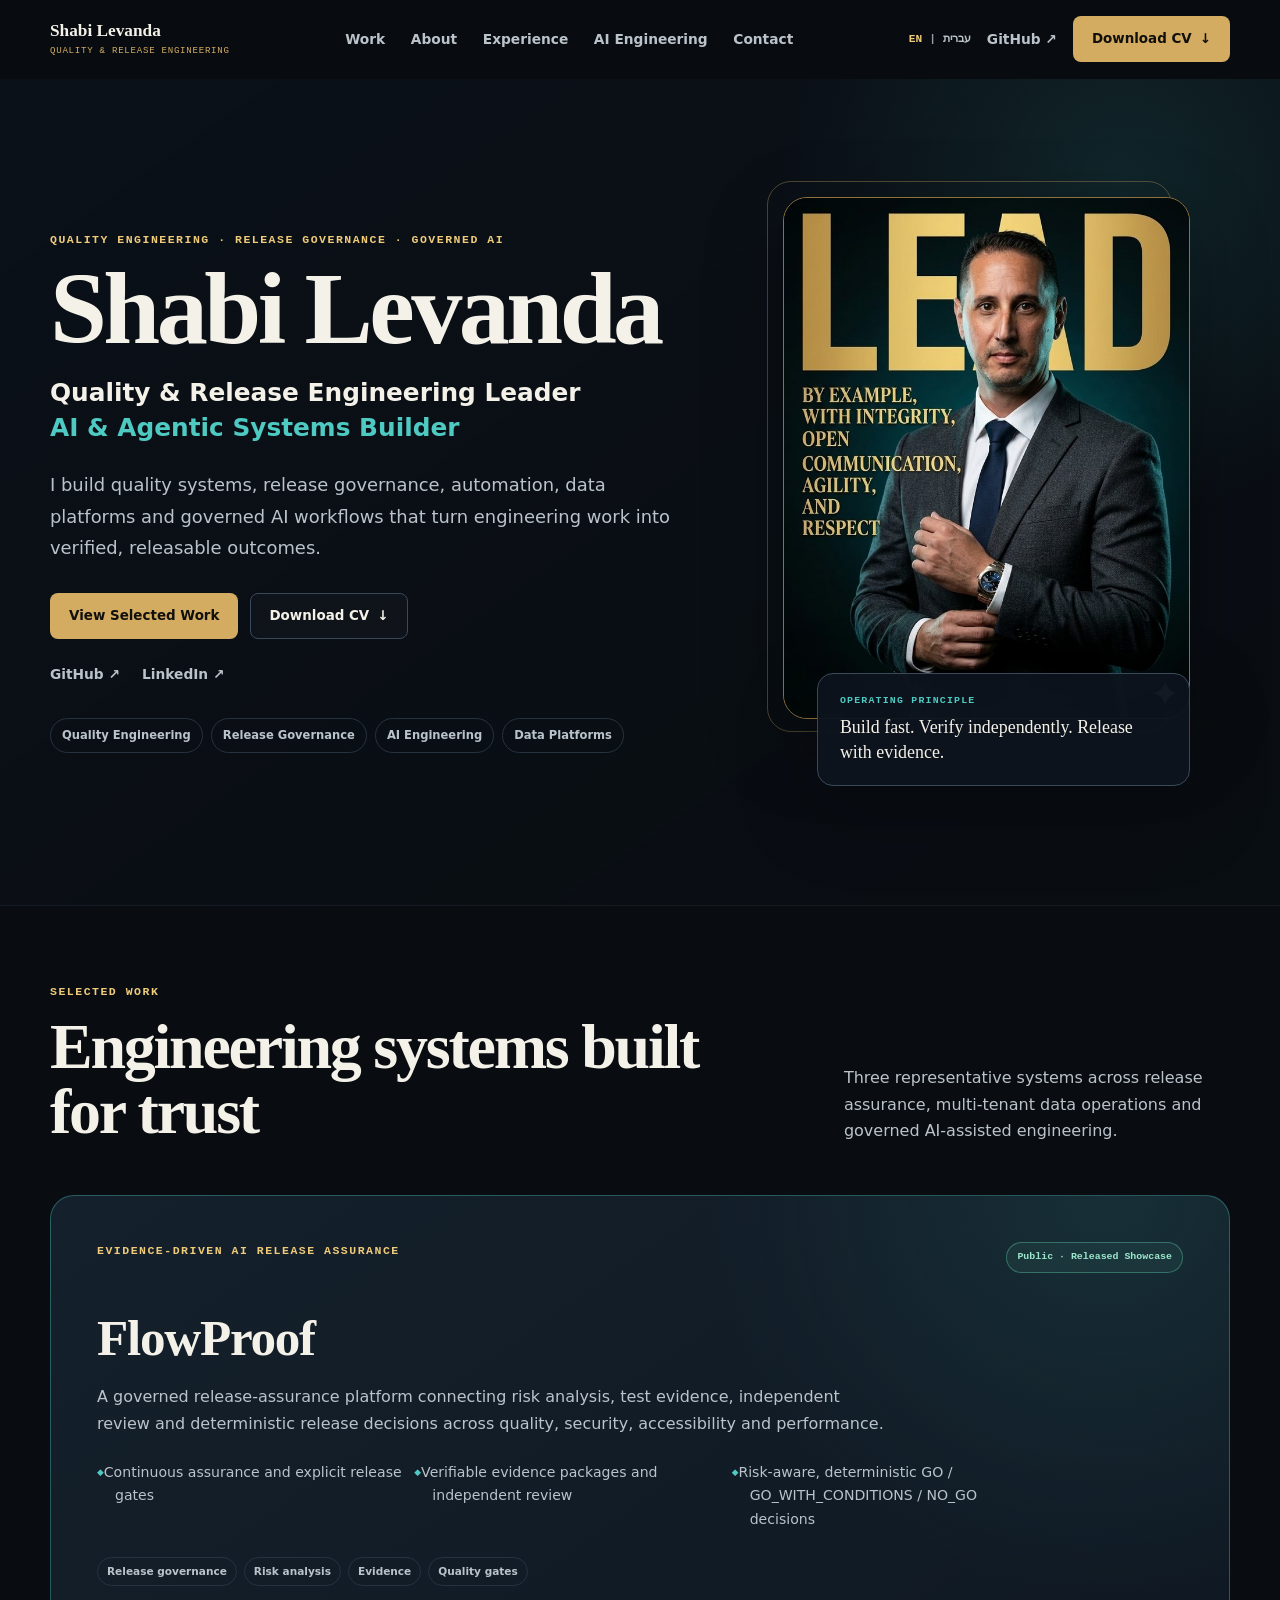
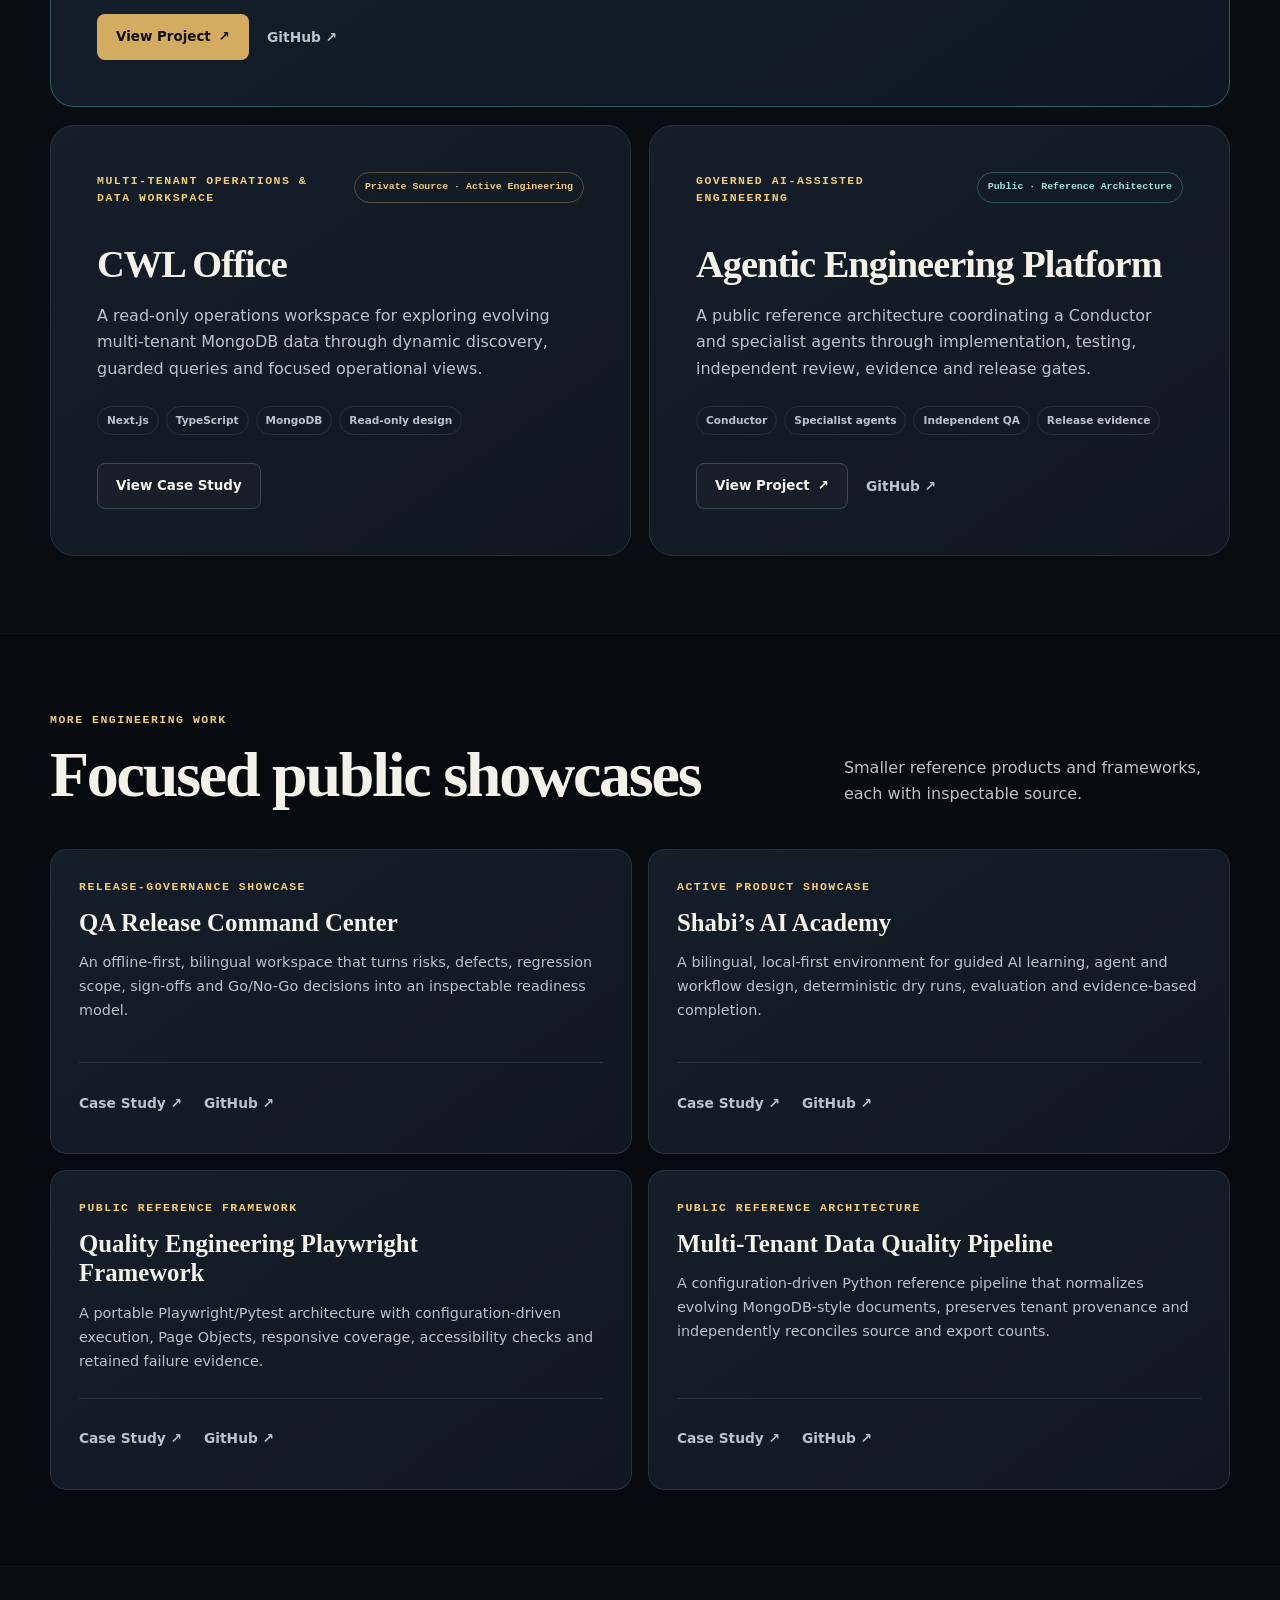
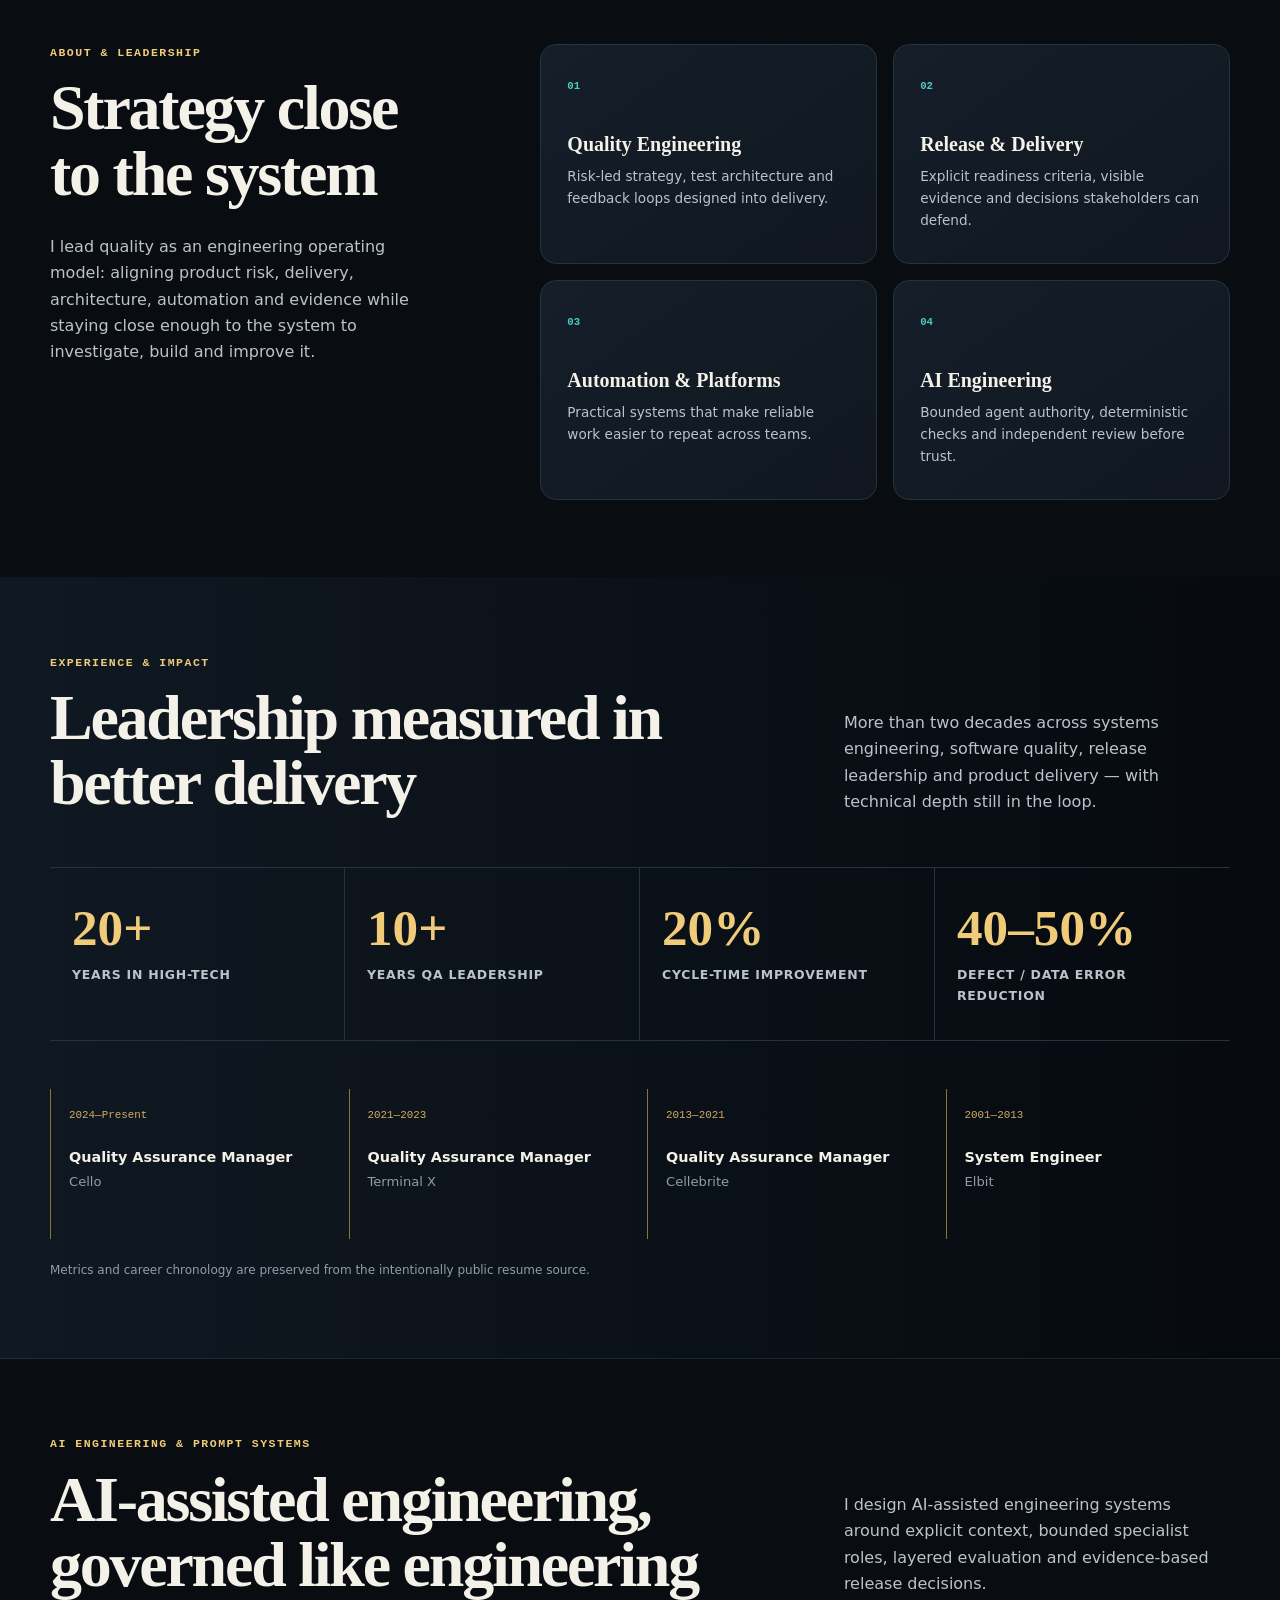
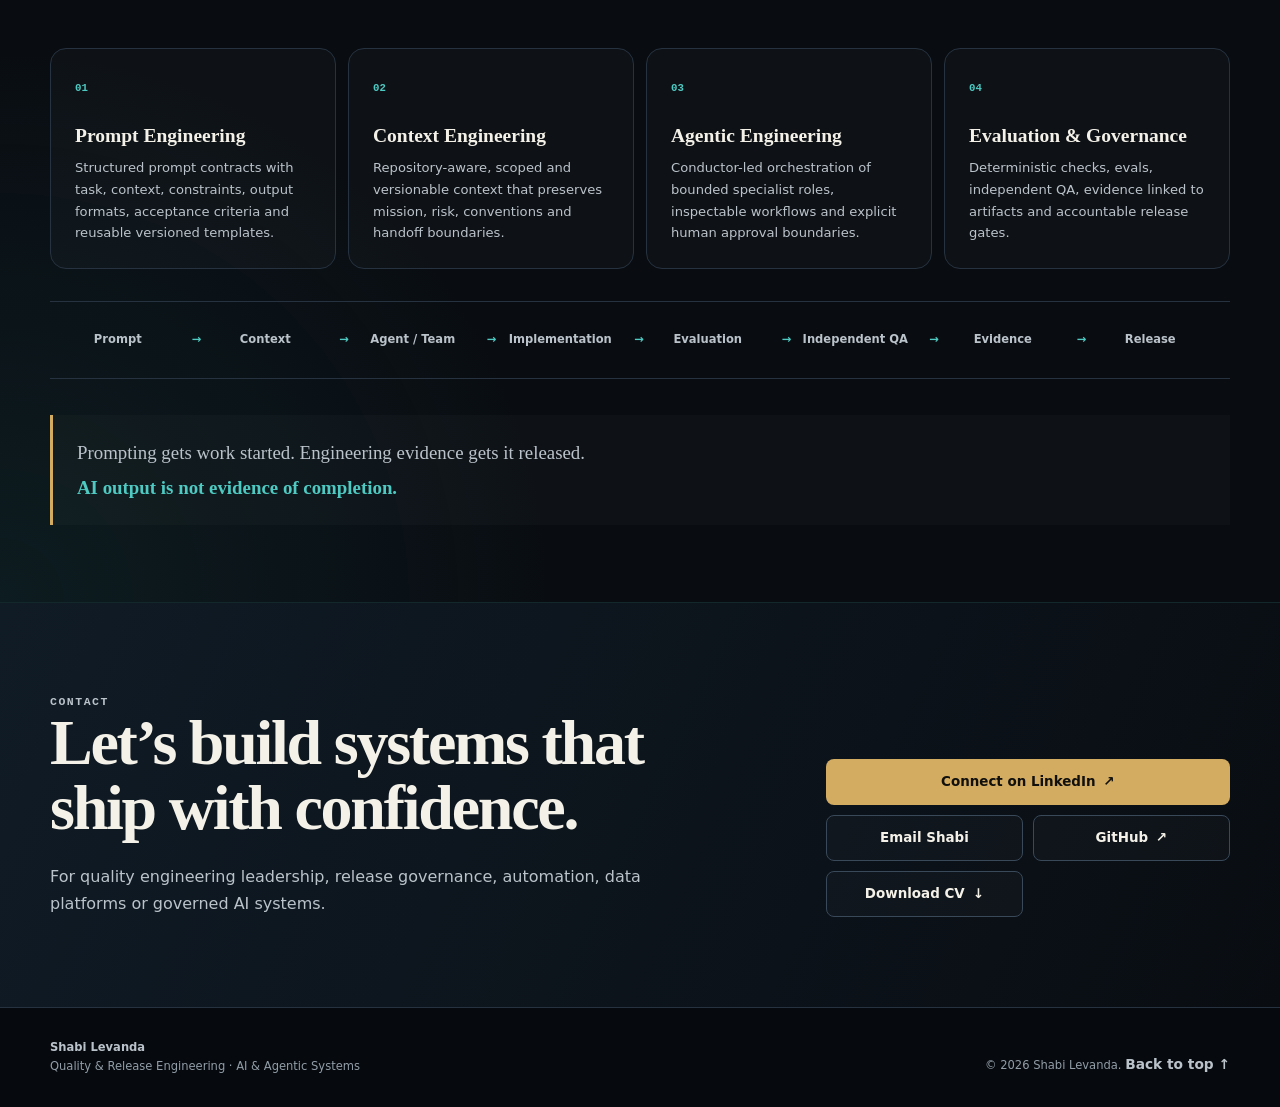
==== commit 8bf3b3a1: "feat(portfolio): add RC2 bilingual AI experience" ====
--- a/index.html
+++ b/index.html
@@ -10,7 +10,12 @@
     />
     <meta name="theme-color" content="#090d12" />
     <meta name="color-scheme" content="dark" />
+    <link rel="alternate" hreflang="en" href="index.html" />
+    <link rel="alternate" hreflang="he" href="he/" />
+    <link rel="alternate" hreflang="x-default" href="index.html" />
     <meta property="og:type" content="website" />
+    <meta property="og:locale" content="en_US" />
+    <meta property="og:locale:alternate" content="he_IL" />
     <meta property="og:title" content="Shabi Levanda | Quality &amp; Release Engineering Leader" />
     <meta
       property="og:description"
@@ -48,6 +53,11 @@
           ><a href="#ai-engineering">AI Engineering</a><a href="#contact">Contact</a>
         </nav>
         <div class="header-actions">
+          <nav class="language-switch desktop-language" aria-label="Language selection">
+            <a href="index.html" hreflang="en" lang="en" aria-current="page">EN</a>
+            <span aria-hidden="true">|</span>
+            <a href="he/" hreflang="he" lang="he" dir="rtl">עברית</a>
+          </nav>
           <a
             class="icon-link desktop-social"
             href="https://github.com/ShabiLev"
@@ -56,7 +66,7 @@
             aria-label="Shabi Levanda on GitHub (opens in a new tab)"
             >GitHub ↗</a
           >
-          <a class="button button-primary header-cv" href="assets/cv/Shabi-Levanda-CV.pdf" download
+          <a class="button button-primary header-cv" href="assets/cv/Shabi-Levanda-CV-EN.pdf" download
             >Download CV <span aria-hidden="true">↓</span></a
           >
           <button
@@ -65,6 +75,8 @@
             aria-expanded="false"
             aria-controls="mobile-navigation"
             aria-label="Open navigation menu"
+            data-menu-open-label="Open navigation menu"
+            data-menu-close-label="Close navigation menu"
             data-menu-toggle
           >
             <span></span><span></span><span></span>
@@ -74,7 +86,8 @@
       <nav id="mobile-navigation" class="mobile-nav" aria-label="Mobile navigation" data-mobile-nav>
         <a href="#work">Work</a><a href="#about">About</a><a href="#experience">Experience</a
         ><a href="#ai-engineering">AI Engineering</a><a href="#contact">Contact</a
-        ><a href="assets/cv/Shabi-Levanda-CV.pdf" download>Download CV ↓</a>
+        ><a href="assets/cv/Shabi-Levanda-CV-EN.pdf" download>Download CV ↓</a
+        ><a class="mobile-language" href="he/" hreflang="he" lang="he" dir="rtl">עברית</a>
       </nav>
     </header>
 
@@ -95,7 +108,7 @@
             </p>
             <div class="hero-actions">
               <a class="button button-primary" href="#work">View Selected Work</a>
-              <a class="button button-secondary" href="assets/cv/Shabi-Levanda-CV.pdf" download
+              <a class="button button-secondary" href="assets/cv/Shabi-Levanda-CV-EN.pdf" download
                 >Download CV <span aria-hidden="true">↓</span></a
               >
             </div>
@@ -157,7 +170,7 @@
               <ul class="project-points">
                 <li>Continuous assurance and explicit release gates</li>
                 <li>Verifiable evidence packages and independent review</li>
-                <li>Risk-aware, deterministic GO / GO WITH CONDITIONS / NO-GO decisions</li>
+                <li>Risk-aware, deterministic GO / GO_WITH_CONDITIONS / NO_GO decisions</li>
               </ul>
               <div class="tag-list" aria-label="FlowProof capabilities">
                 <span>Release governance</span><span>Risk analysis</span><span>Evidence</span
@@ -247,7 +260,7 @@
           </div>
           <div class="more-grid">
             <article class="project-card">
-              <p class="project-kicker">Production-Style Showcase</p><h3>QA Release Command Center</h3>
+              <p class="project-kicker">Release-Governance Showcase</p><h3>QA Release Command Center</h3>
               <p>
                 An offline-first, bilingual workspace that turns risks, defects, regression scope,
                 sign-offs and Go/No-Go decisions into an inspectable readiness model.
@@ -282,8 +295,8 @@
             <article class="project-card">
               <p class="project-kicker">Public Reference Architecture</p><h3>Multi-Tenant Data Quality Pipeline</h3>
               <p>
-                A configuration-driven MongoDB-to-relational pipeline that handles evolving schemas,
-                preserves tenant provenance and independently reconciles source and export counts.
+                A configuration-driven Python reference pipeline that normalizes evolving MongoDB-style
+                documents, preserves tenant provenance and independently reconciles source and export counts.
               </p>
               <div class="compact-actions">
                 <a href="https://github.com/ShabiLev/multi-tenant-data-quality-pipeline/blob/main/docs/PORTFOLIO_CASE_STUDY.md" target="_blank" rel="noopener noreferrer" aria-label="Read Multi-Tenant Data Quality Pipeline case study (opens in a new tab)">Case Study ↗</a>
@@ -323,7 +336,7 @@
             </p>
           </div>
           <dl class="metrics" aria-label="Verified career impact">
-            <div><dt>22+</dt><dd>Years in high-tech</dd></div>
+            <div><dt>20+</dt><dd>Years in high-tech</dd></div>
             <div><dt>10+</dt><dd>Years QA leadership</dd></div>
             <div><dt>20%</dt><dd>Cycle-time improvement</dd></div>
             <div><dt>40–50%</dt><dd>Defect / data error reduction</dd></div>
@@ -339,17 +352,27 @@
       </section>
 
       <section id="ai-engineering" class="section section-ai" aria-labelledby="ai-title">
-        <div class="shell ai-grid">
-          <div>
-            <p class="eyebrow">How I engineer with AI</p><h2 id="ai-title">AI-assisted engineering, governed like engineering</h2>
-            <p class="ai-copy">AI accelerates implementation. Verification, evidence and release gates establish trust.</p>
-            <blockquote>AI output is not evidence of completion.<strong>Completion requires evidence.</strong></blockquote>
-          </div>
-          <ol class="workflow" aria-label="Governed AI engineering workflow">
-            <li><span>01</span>Context</li><li><span>02</span>Plan</li><li><span>03</span>Specialist Agents</li
-            ><li><span>04</span>Build</li><li><span>05</span>Test</li><li><span>06</span>Independent Review</li
-            ><li><span>07</span>Evidence</li><li><span>08</span>Release</li>
+        <div class="shell">
+          <div class="section-heading ai-heading">
+            <div>
+              <p class="eyebrow">AI engineering &amp; prompt systems</p>
+              <h2 id="ai-title">AI-assisted engineering, governed like engineering</h2>
+            </div>
+            <p class="ai-copy">
+              I design AI-assisted engineering systems around explicit context, bounded specialist
+              roles, layered evaluation and evidence-based release decisions.
+            </p>
+          </div>
+          <div class="ai-capabilities">
+            <article><span>01</span><h3>Prompt Engineering</h3><p>Structured prompt contracts with task, context, constraints, output formats, acceptance criteria and reusable versioned templates.</p></article>
+            <article><span>02</span><h3>Context Engineering</h3><p>Repository-aware, scoped and versionable context that preserves mission, risk, conventions and handoff boundaries.</p></article>
+            <article><span>03</span><h3>Agentic Engineering</h3><p>Conductor-led orchestration of bounded specialist roles, inspectable workflows and explicit human approval boundaries.</p></article>
+            <article><span>04</span><h3>Evaluation &amp; Governance</h3><p>Deterministic checks, evals, independent QA, evidence linked to artifacts and accountable release gates.</p></article>
+          </div>
+          <ol class="ai-flow" aria-label="Governed AI engineering flow">
+            <li>Prompt</li><li>Context</li><li>Agent / Team</li><li>Implementation</li><li>Evaluation</li><li>Independent QA</li><li>Evidence</li><li>Release</li>
           </ol>
+          <blockquote>Prompting gets work started. Engineering evidence gets it released.<strong>AI output is not evidence of completion.</strong></blockquote>
         </div>
       </section>
 
@@ -363,7 +386,7 @@
             <a class="button button-primary" href="https://www.linkedin.com/in/shabi-levanda/" target="_blank" rel="noopener noreferrer">Connect on LinkedIn <span aria-hidden="true">↗</span></a>
             <a class="button button-secondary" href="mailto:shabi231@gmail.com">Email Shabi</a>
             <a class="button button-secondary" href="https://github.com/ShabiLev" target="_blank" rel="noopener noreferrer">GitHub <span aria-hidden="true">↗</span></a>
-            <a class="button button-secondary" href="assets/cv/Shabi-Levanda-CV.pdf" download>Download CV <span aria-hidden="true">↓</span></a>
+            <a class="button button-secondary" href="assets/cv/Shabi-Levanda-CV-EN.pdf" download>Download CV <span aria-hidden="true">↓</span></a>
           </div>
         </div>
       </section>
--- a/styles.css
+++ b/styles.css
@@ -24,6 +24,7 @@
   --radius: 16px;
   --radius-lg: 24px;
   --shadow: 0 24px 80px rgb(0 0 0 / 28%);
+  --section-space: clamp(52px, 6vw, 92px);
 }
 
 *,
@@ -84,7 +85,7 @@
 .skip-link {
   position: fixed;
   top: 10px;
-  left: 10px;
+  inset-inline-start: 10px;
   z-index: 200;
   padding: 10px 14px;
   transform: translateY(-160%);
@@ -105,7 +106,7 @@
 }
 
 .section {
-  padding-block: clamp(78px, 9vw, 132px);
+  padding-block: var(--section-space);
 }
 
 .section-alt {
@@ -213,6 +214,27 @@
   display: flex;
   align-items: center;
   gap: clamp(16px, 2vw, 28px);
+}
+
+.language-switch {
+  display: flex;
+  align-items: center;
+  gap: 7px;
+  color: var(--text-muted);
+  font-family: var(--font-mono);
+  font-size: 0.7rem;
+  font-weight: 700;
+}
+
+.language-switch a {
+  min-height: 44px;
+  align-content: center;
+  color: var(--text-secondary);
+  text-decoration: none;
+}
+
+.language-switch a[aria-current="page"] {
+  color: var(--gold-bright);
 }
 
 .desktop-nav a,
@@ -341,7 +363,7 @@
   position: absolute;
   z-index: 0;
   top: -30%;
-  right: -15%;
+  inset-inline-end: -15%;
   width: min(700px, 70vw);
   aspect-ratio: 1;
   border-radius: 50%;
@@ -426,7 +448,7 @@
 .portrait-card {
   position: relative;
   max-width: 430px;
-  margin: 0 0 0 auto;
+  margin-inline-start: auto;
 }
 
 .portrait-card::before {
@@ -456,7 +478,8 @@
 .portrait-card figcaption {
   position: relative;
   width: calc(100% - 34px);
-  margin: -46px 0 0 34px;
+  margin: -46px 0 0;
+  margin-inline-start: 34px;
   padding: 20px 22px;
   border: 1px solid var(--border-strong);
   border-radius: var(--radius);
@@ -484,7 +507,7 @@
   grid-template-columns: minmax(0, 1.3fr) minmax(280px, 0.7fr);
   align-items: end;
   gap: clamp(34px, 6vw, 92px);
-  margin-bottom: clamp(42px, 6vw, 72px);
+  margin-bottom: clamp(34px, 4vw, 54px);
 }
 
 .section-heading > p,
@@ -597,13 +620,13 @@
 }
 
 .project-points li {
-  padding-left: 18px;
+  padding-inline-start: 18px;
   color: var(--text-secondary);
   font-size: 0.88rem;
 }
 
 .project-points li::before {
-  margin-left: -18px;
+  margin-inline-start: -18px;
   color: var(--teal);
   content: "◆";
   font-size: 0.55rem;
@@ -717,11 +740,11 @@
 
 .metrics div {
   padding: 34px 22px;
-  border-right: 1px solid var(--border);
+  border-inline-end: 1px solid var(--border);
 }
 
 .metrics div:last-child {
-  border-right: 0;
+  border-inline-end: 0;
 }
 
 .metrics dt {
@@ -753,9 +776,10 @@
 .experience-line li {
   display: flex;
   min-height: 150px;
-  padding: 18px 0 18px 18px;
+  padding: 18px;
+  padding-inline-end: 0;
   flex-direction: column;
-  border-left: 1px solid var(--gold-dark);
+  border-inline-start: 1px solid var(--gold-dark);
 }
 
 .experience-line span {
@@ -790,22 +814,73 @@
     var(--bg);
 }
 
-.ai-grid {
-  display: grid;
-  grid-template-columns: minmax(0, 0.82fr) minmax(420px, 1.18fr);
-  align-items: center;
-  gap: clamp(46px, 8vw, 112px);
-}
-
 .ai-copy {
   max-width: 540px;
-  margin-top: 24px;
+}
+
+.ai-capabilities {
+  display: grid;
+  grid-template-columns: repeat(4, minmax(0, 1fr));
+  gap: 12px;
+}
+
+.ai-capabilities article {
+  padding: 24px;
+  border: 1px solid var(--border);
+  border-radius: var(--radius);
+  background: rgb(255 255 255 / 2%);
+}
+
+.ai-capabilities span {
+  color: var(--teal);
+  font-family: var(--font-mono);
+  font-size: 0.67rem;
+  font-weight: 700;
+}
+
+.ai-capabilities h3 {
+  margin: 24px 0 10px;
+  font-family: var(--font-display);
+  font-size: 1.22rem;
+}
+
+.ai-capabilities p {
+  margin: 0;
+  color: var(--text-secondary);
+  font-size: 0.82rem;
+}
+
+.ai-flow {
+  display: grid;
+  margin: 32px 0 0;
+  padding: 0;
+  grid-template-columns: repeat(8, minmax(0, 1fr));
+  border-block: 1px solid var(--border);
+  list-style: none;
+}
+
+.ai-flow li {
+  position: relative;
+  min-height: 76px;
+  padding: 18px 22px 18px 10px;
+  align-content: center;
+  color: var(--text-secondary);
+  font-size: 0.72rem;
+  font-weight: 700;
+  text-align: center;
+}
+
+.ai-flow li:not(:last-child)::after {
+  position: absolute;
+  inset-inline-end: -4px;
+  color: var(--teal);
+  content: "→";
 }
 
 blockquote {
   margin: 36px 0 0;
   padding: 22px 24px;
-  border-left: 3px solid var(--gold);
+  border-inline-start: 3px solid var(--gold);
   background: rgb(255 255 255 / 2%);
   color: var(--text-secondary);
   font-family: var(--font-display);
@@ -818,52 +893,8 @@
   color: var(--teal);
 }
 
-.workflow {
-  display: grid;
-  margin: 0;
-  padding: 0;
-  grid-template-columns: repeat(2, minmax(0, 1fr));
-  border-top: 1px solid var(--border);
-  list-style: none;
-}
-
-.workflow li {
-  position: relative;
-  min-height: 108px;
-  padding: 22px 32px 22px 18px;
-  border-right: 1px solid var(--border);
-  border-bottom: 1px solid var(--border);
-  color: var(--text);
-  font-size: 0.88rem;
-  font-weight: 700;
-}
-
-.workflow li:nth-child(even) {
-  border-right: 0;
-}
-
-.workflow li::after {
-  position: absolute;
-  right: 12px;
-  bottom: 14px;
-  color: var(--teal);
-  content: "→";
-}
-
-.workflow li:last-child::after {
-  content: "✓";
-}
-
-.workflow span {
-  display: block;
-  margin-bottom: 18px;
-  color: var(--gold);
-  font-family: var(--font-mono);
-  font-size: 0.62rem;
-}
-
 .section-contact {
-  padding-block: clamp(90px, 11vw, 150px);
+  padding-block: clamp(62px, 7vw, 108px);
   background:
     linear-gradient(115deg, rgb(16 28 39 / 94%), rgb(9 13 18 / 98%)),
     var(--bg);
@@ -917,6 +948,27 @@
 
 .footer-inner strong {
   color: var(--text-secondary);
+}
+
+html[dir="rtl"] body {
+  font-family: Arial, "Segoe UI", system-ui, sans-serif;
+}
+
+html[dir="rtl"] h1,
+html[dir="rtl"] h2,
+html[dir="rtl"] .brand-name,
+html[dir="rtl"] .featured-card h3,
+html[dir="rtl"] .project-card h3,
+html[dir="rtl"] .pillar-grid h3,
+html[dir="rtl"] .ai-capabilities h3,
+html[dir="rtl"] blockquote,
+html[dir="rtl"] .portrait-card figcaption {
+  font-family: "Noto Serif Hebrew", "Times New Roman", Arial, serif;
+  letter-spacing: 0;
+}
+
+html[dir="rtl"] .ai-flow li:not(:last-child)::after {
+  content: "←";
 }
 
 /* Public-safe CWL Office case study */
@@ -1026,7 +1078,7 @@
 }
 
 .case-study-content ul {
-  padding-left: 20px;
+  padding-inline-start: 20px;
 }
 
 .architecture-flow {
@@ -1049,9 +1101,13 @@
   position: absolute;
   z-index: 2;
   top: 46%;
-  right: -17px;
+  inset-inline-end: -17px;
   color: var(--teal);
   content: "→";
+}
+
+html[dir="rtl"] .architecture-flow div:not(:last-child)::after {
+  content: "←";
 }
 
 .architecture-flow span {
@@ -1062,6 +1118,10 @@
   font-size: 0.63rem;
 }
 
+.header-cv-compact {
+  display: none;
+}
+
 .case-study-grid {
   display: grid;
   grid-template-columns: repeat(2, minmax(0, 1fr));
@@ -1115,7 +1175,7 @@
   .mobile-nav {
     position: absolute;
     top: 100%;
-    left: 0;
+    inset-inline-start: 0;
     width: 100%;
     max-height: 0;
     overflow: hidden;
@@ -1154,9 +1214,16 @@
   }
 
   .about-grid,
-  .ai-grid,
   .contact-grid {
     grid-template-columns: 1fr;
+  }
+
+  .ai-capabilities {
+    grid-template-columns: repeat(2, minmax(0, 1fr));
+  }
+
+  .ai-flow {
+    grid-template-columns: repeat(4, minmax(0, 1fr));
   }
 
   .about-intro {
@@ -1169,7 +1236,7 @@
   }
 
   .metrics div:nth-child(2) {
-    border-right: 0;
+    border-inline-end: 0;
   }
 
   .metrics div:nth-child(-n + 2) {
@@ -1200,6 +1267,10 @@
   .case-study-page .header-cv-label {
     display: none;
   }
+
+  .case-study-page .header-cv-compact {
+    display: inline;
+  }
 }
 
 @media (max-width: 760px) {
@@ -1215,6 +1286,10 @@
   .hero {
     min-height: auto;
     padding-block: 54px 78px;
+  }
+
+  .section {
+    padding-block: clamp(46px, 12vw, 66px);
   }
 
   .hero-grid {
@@ -1272,7 +1347,7 @@
 
   .metrics div,
   .metrics div:nth-child(2) {
-    border-right: 0;
+    border-inline-end: 0;
     border-bottom: 1px solid var(--border);
   }
 
@@ -1284,14 +1359,16 @@
     min-height: 130px;
   }
 
-  .workflow {
+  .ai-capabilities {
     grid-template-columns: 1fr;
   }
 
-  .workflow li,
-  .workflow li:nth-child(even) {
-    min-height: 88px;
-    border-right: 0;
+  .ai-flow {
+    grid-template-columns: repeat(2, minmax(0, 1fr));
+  }
+
+  .ai-flow li {
+    min-height: 62px;
   }
 
   .contact-actions {
@@ -1313,8 +1390,12 @@
 
   .architecture-flow div:not(:last-child)::after {
     top: auto;
-    right: 18px;
+    inset-inline-end: 18px;
     bottom: -20px;
+    content: "↓";
+  }
+
+  html[dir="rtl"] .architecture-flow div:not(:last-child)::after {
     content: "↓";
   }
 }
@@ -1342,7 +1423,7 @@
 
   .portrait-card figcaption {
     width: calc(100% - 16px);
-    margin-left: 16px;
+    margin-inline-start: 16px;
   }
 
   .featured-card,
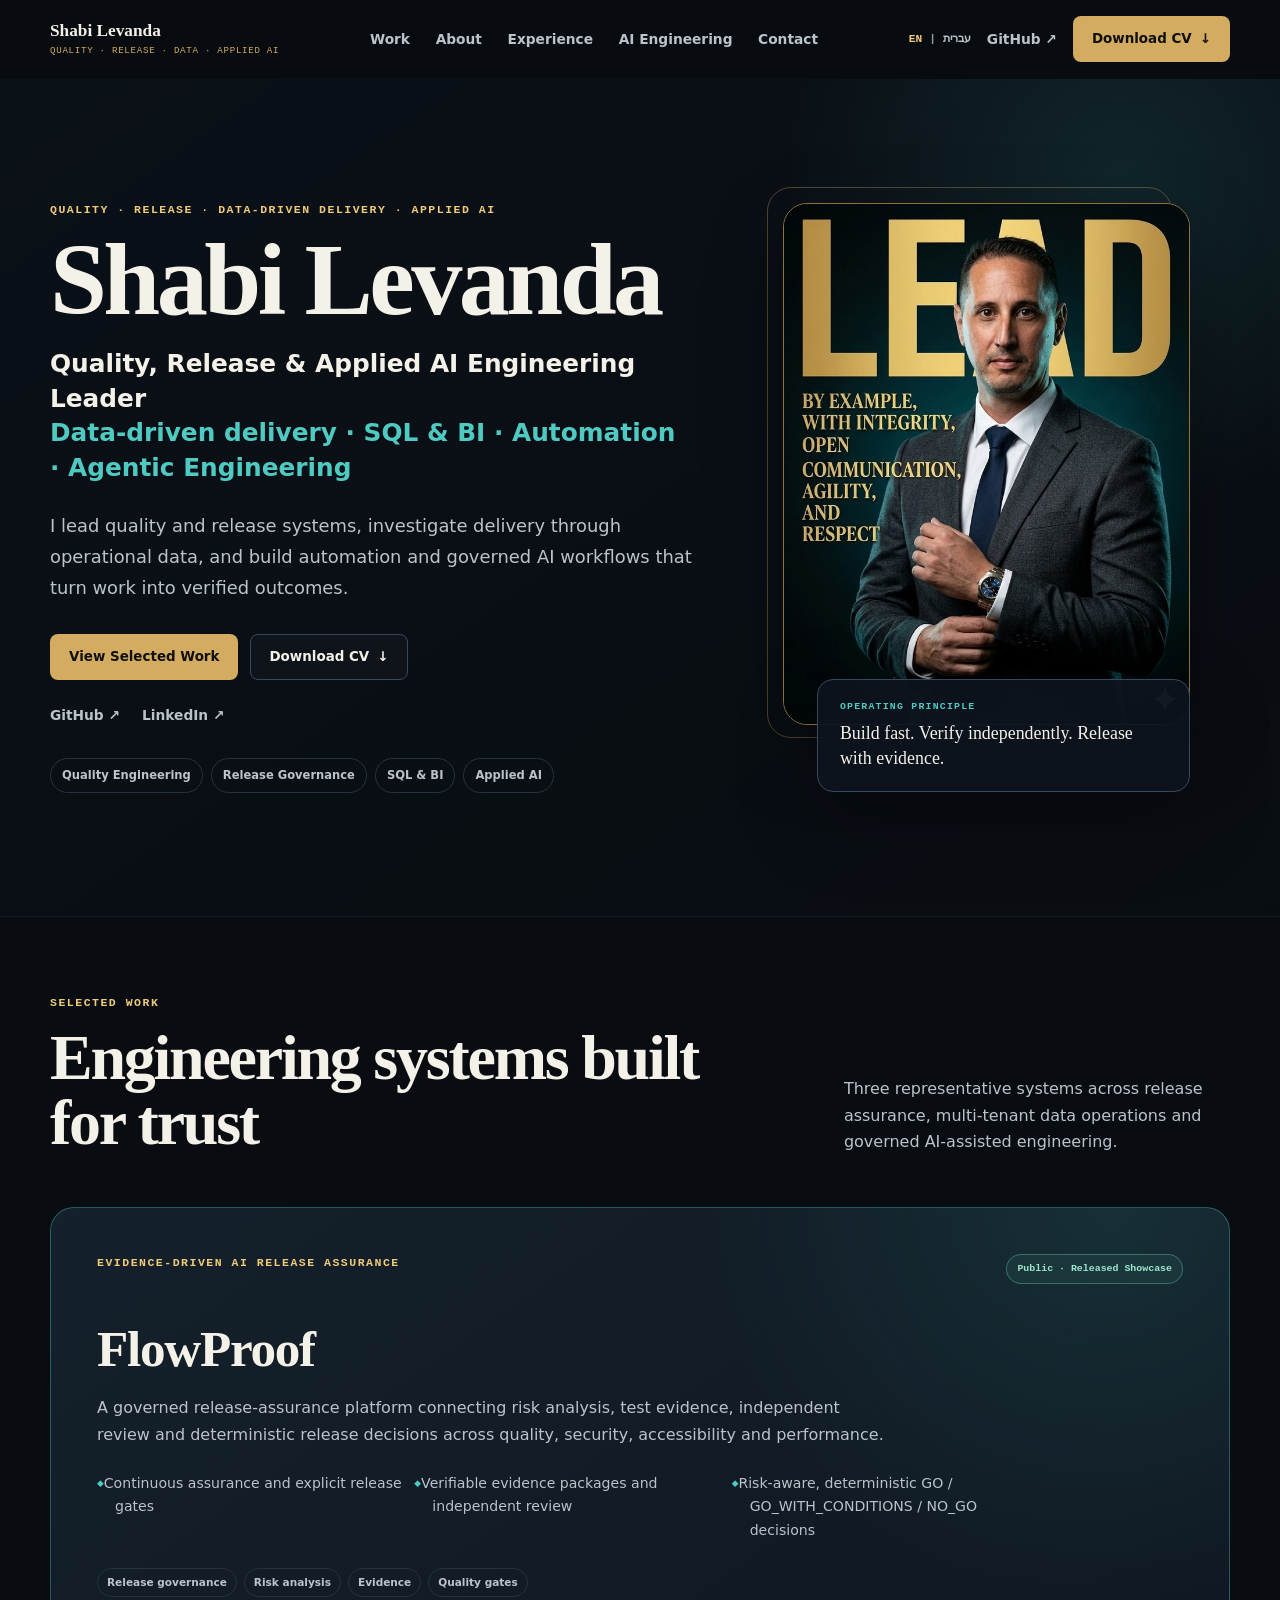
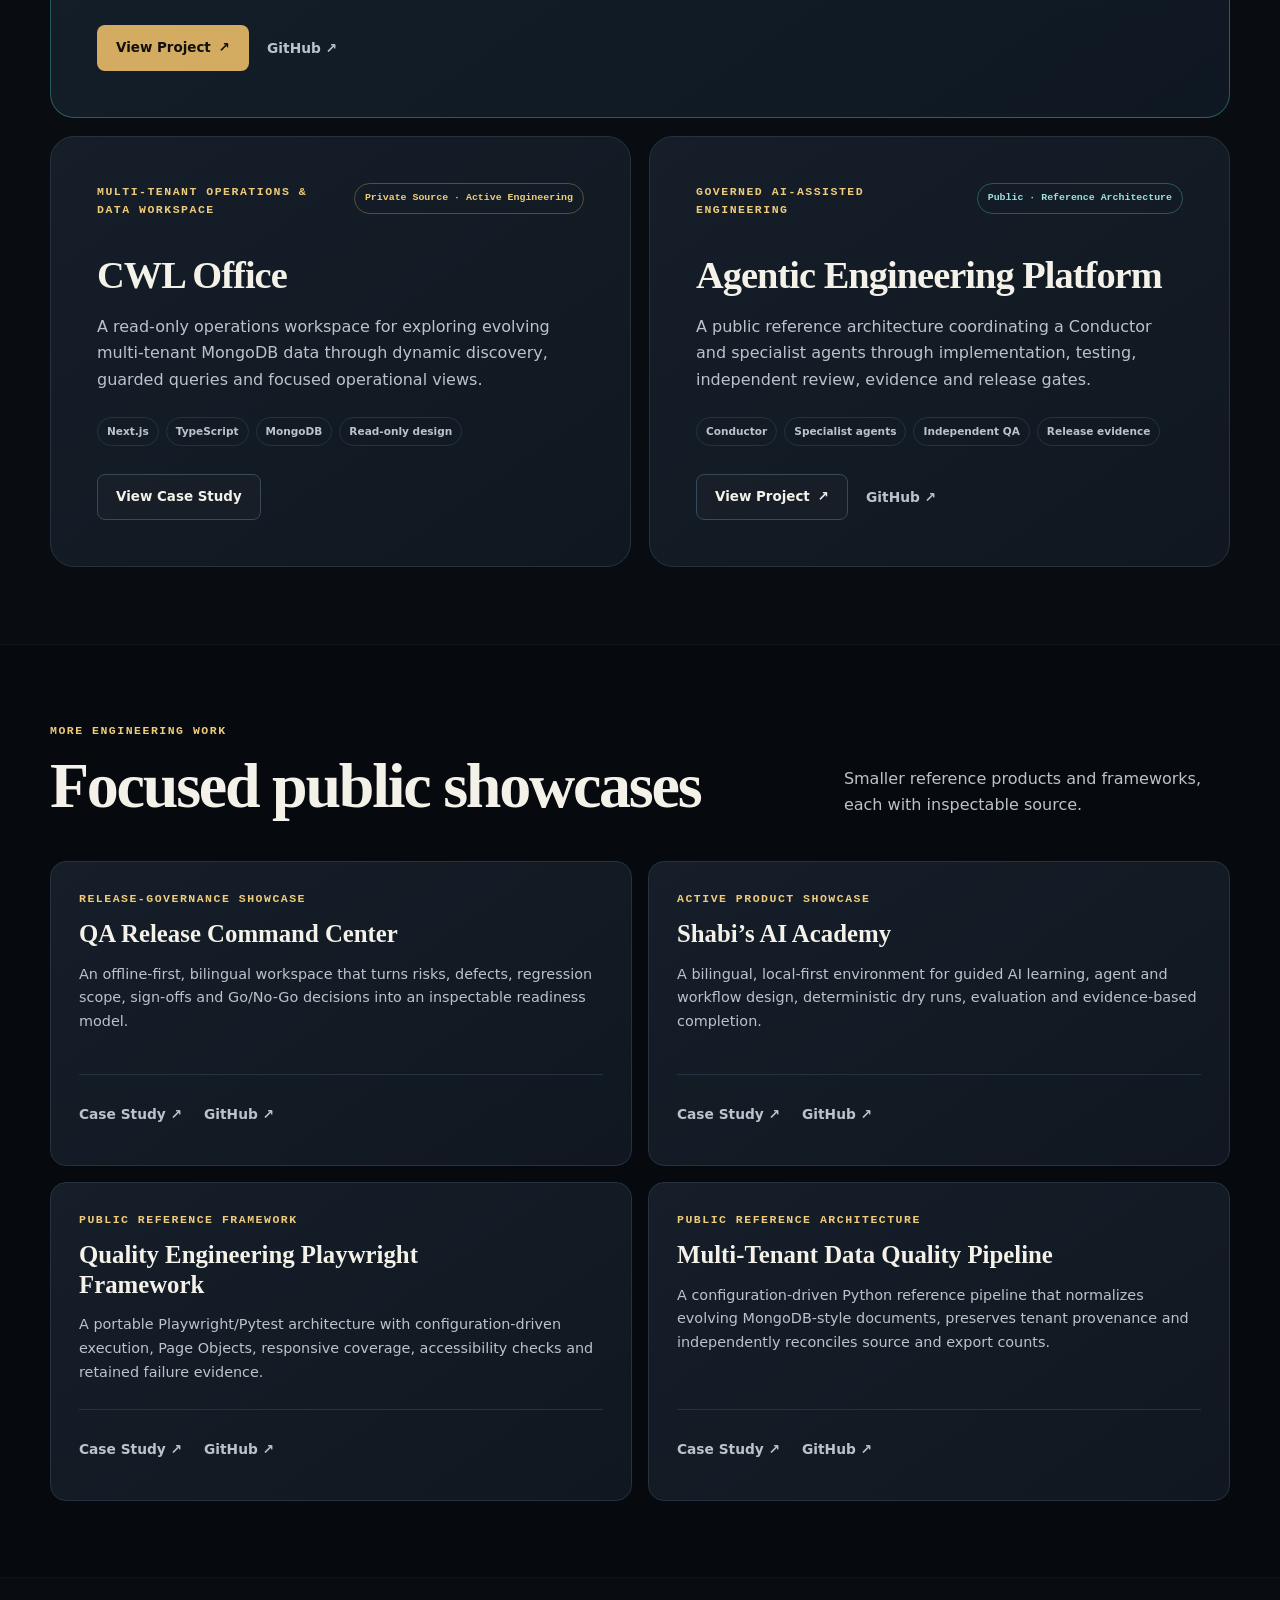
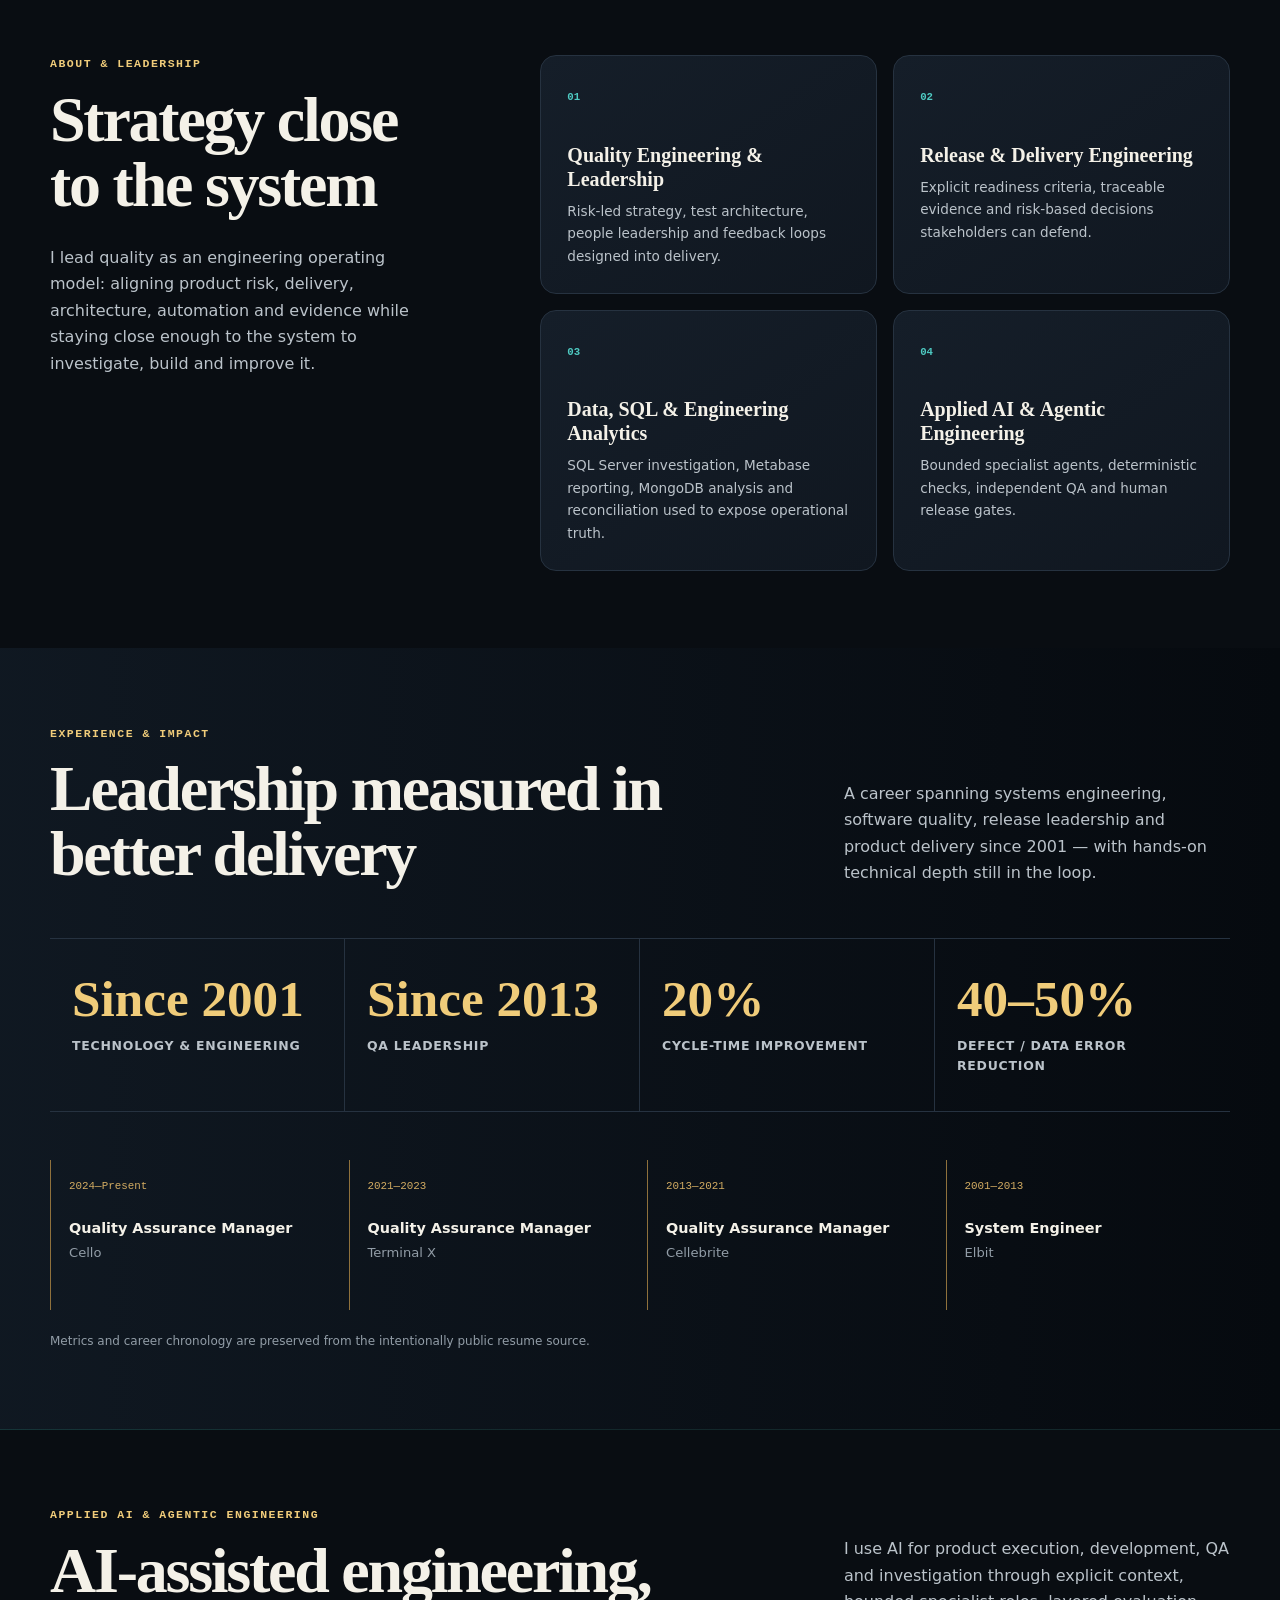
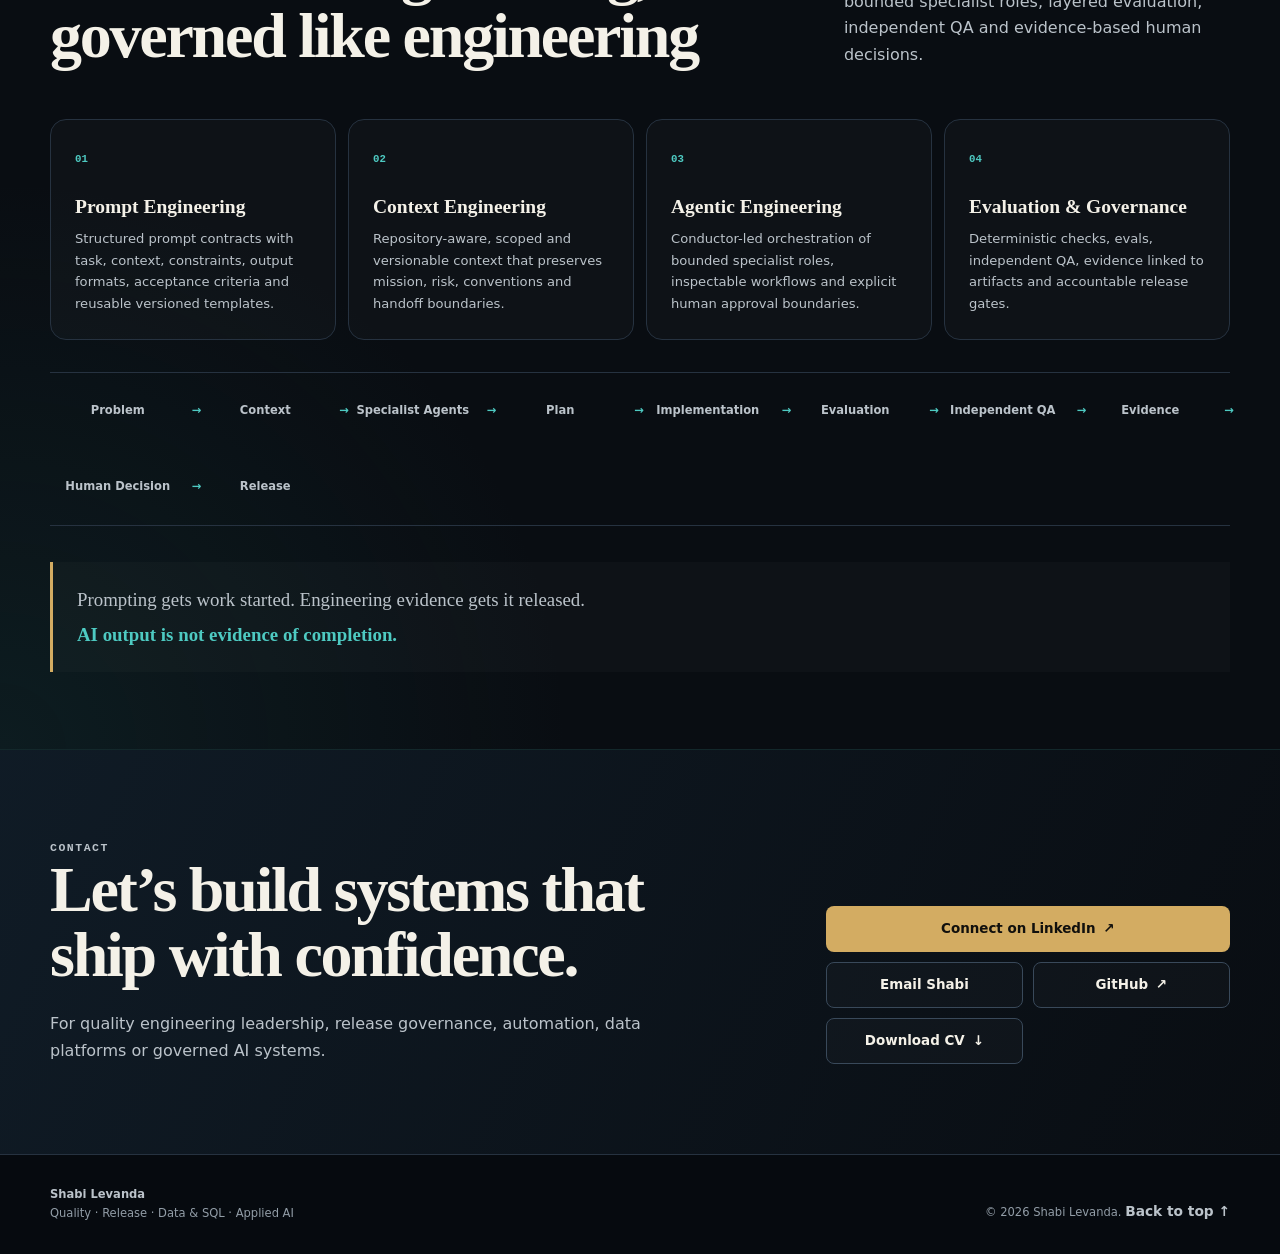
==== commit ab23eec7: "feat: reposition portfolio around quality, data and applied AI" ====
--- a/index.html
+++ b/index.html
@@ -3,10 +3,10 @@
   <head>
     <meta charset="utf-8" />
     <meta name="viewport" content="width=device-width, initial-scale=1" />
-    <title>Shabi Levanda | Quality &amp; Release Engineering Leader | AI Systems Builder</title>
+    <title>Shabi Levanda | Quality, Release &amp; Applied AI Engineering Leader</title>
     <meta
       name="description"
-      content="Shabi Levanda builds quality systems, release governance, automation, data platforms and governed AI workflows that turn engineering work into verified outcomes."
+      content="Quality, release and applied AI engineering leadership with hands-on SQL, BI, automation and evidence-driven delivery."
     />
     <meta name="theme-color" content="#090d12" />
     <meta name="color-scheme" content="dark" />
@@ -16,10 +16,10 @@
     <meta property="og:type" content="website" />
     <meta property="og:locale" content="en_US" />
     <meta property="og:locale:alternate" content="he_IL" />
-    <meta property="og:title" content="Shabi Levanda | Quality &amp; Release Engineering Leader" />
+    <meta property="og:title" content="Shabi Levanda | Quality, Release &amp; Applied AI Engineering Leader" />
     <meta
       property="og:description"
-      content="Quality systems, release governance, automation, data platforms and governed AI engineering."
+      content="Quality leadership, release governance, SQL and BI, automation and governed agentic engineering."
     />
     <meta
       property="og:image"
@@ -46,7 +46,7 @@
       <div class="header-inner">
         <a class="brand" href="#top" aria-label="Shabi Levanda, home">
           <span class="brand-name">Shabi Levanda</span>
-          <span class="brand-role">Quality &amp; Release Engineering</span>
+          <span class="brand-role">Quality · Release · Data · Applied AI</span>
         </a>
         <nav class="desktop-nav" aria-label="Primary navigation">
           <a href="#work">Work</a><a href="#about">About</a><a href="#experience">Experience</a
@@ -96,15 +96,15 @@
         <div class="hero-glow" aria-hidden="true"></div>
         <div class="shell hero-grid">
           <div class="hero-copy">
-            <p class="eyebrow">Quality engineering · Release governance · Governed AI</p>
+            <p class="eyebrow">Quality · Release · Data-driven delivery · Applied AI</p>
             <h1 id="hero-title">Shabi Levanda</h1>
             <p class="hero-role">
-              Quality &amp; Release Engineering Leader
-              <span>AI &amp; Agentic Systems Builder</span>
+              Quality, Release &amp; Applied AI Engineering Leader
+              <span>Data-driven delivery · SQL &amp; BI · Automation · Agentic Engineering</span>
             </p>
             <p class="hero-value">
-              I build quality systems, release governance, automation, data platforms and governed AI
-              workflows that turn engineering work into verified, releasable outcomes.
+              I lead quality and release systems, investigate delivery through operational data, and
+              build automation and governed AI workflows that turn work into verified outcomes.
             </p>
             <div class="hero-actions">
               <a class="button button-primary" href="#work">View Selected Work</a>
@@ -124,8 +124,8 @@
               >
             </div>
             <ul class="capability-list" aria-label="Core capabilities">
-              <li>Quality Engineering</li><li>Release Governance</li><li>AI Engineering</li
-              ><li>Data Platforms</li>
+              <li>Quality Engineering</li><li>Release Governance</li><li>SQL &amp; BI</li
+              ><li>Applied AI</li>
             </ul>
           </div>
           <figure class="portrait-card">
@@ -318,10 +318,10 @@
             </p>
           </div>
           <div class="pillar-grid">
-            <article><span>01</span><h3>Quality Engineering</h3><p>Risk-led strategy, test architecture and feedback loops designed into delivery.</p></article>
-            <article><span>02</span><h3>Release &amp; Delivery</h3><p>Explicit readiness criteria, visible evidence and decisions stakeholders can defend.</p></article>
-            <article><span>03</span><h3>Automation &amp; Platforms</h3><p>Practical systems that make reliable work easier to repeat across teams.</p></article>
-            <article><span>04</span><h3>AI Engineering</h3><p>Bounded agent authority, deterministic checks and independent review before trust.</p></article>
+            <article><span>01</span><h3>Quality Engineering &amp; Leadership</h3><p>Risk-led strategy, test architecture, people leadership and feedback loops designed into delivery.</p></article>
+            <article><span>02</span><h3>Release &amp; Delivery Engineering</h3><p>Explicit readiness criteria, traceable evidence and risk-based decisions stakeholders can defend.</p></article>
+            <article><span>03</span><h3>Data, SQL &amp; Engineering Analytics</h3><p>SQL Server investigation, Metabase reporting, MongoDB analysis and reconciliation used to expose operational truth.</p></article>
+            <article><span>04</span><h3>Applied AI &amp; Agentic Engineering</h3><p>Bounded specialist agents, deterministic checks, independent QA and human release gates.</p></article>
           </div>
         </div>
       </section>
@@ -331,13 +331,13 @@
           <div class="section-heading">
             <div><p class="eyebrow">Experience &amp; impact</p><h2 id="experience-title">Leadership measured in better delivery</h2></div>
             <p>
-              More than two decades across systems engineering, software quality, release leadership
-              and product delivery — with technical depth still in the loop.
+              A career spanning systems engineering, software quality, release leadership and product
+              delivery since 2001 — with hands-on technical depth still in the loop.
             </p>
           </div>
           <dl class="metrics" aria-label="Verified career impact">
-            <div><dt>20+</dt><dd>Years in high-tech</dd></div>
-            <div><dt>10+</dt><dd>Years QA leadership</dd></div>
+            <div><dt>Since 2001</dt><dd>Technology &amp; engineering</dd></div>
+            <div><dt>Since 2013</dt><dd>QA leadership</dd></div>
             <div><dt>20%</dt><dd>Cycle-time improvement</dd></div>
             <div><dt>40–50%</dt><dd>Defect / data error reduction</dd></div>
           </dl>
@@ -355,12 +355,12 @@
         <div class="shell">
           <div class="section-heading ai-heading">
             <div>
-              <p class="eyebrow">AI engineering &amp; prompt systems</p>
+              <p class="eyebrow">Applied AI &amp; Agentic Engineering</p>
               <h2 id="ai-title">AI-assisted engineering, governed like engineering</h2>
             </div>
             <p class="ai-copy">
-              I design AI-assisted engineering systems around explicit context, bounded specialist
-              roles, layered evaluation and evidence-based release decisions.
+              I use AI for product execution, development, QA and investigation through explicit context,
+              bounded specialist roles, layered evaluation, independent QA and evidence-based human decisions.
             </p>
           </div>
           <div class="ai-capabilities">
@@ -370,7 +370,7 @@
             <article><span>04</span><h3>Evaluation &amp; Governance</h3><p>Deterministic checks, evals, independent QA, evidence linked to artifacts and accountable release gates.</p></article>
           </div>
           <ol class="ai-flow" aria-label="Governed AI engineering flow">
-            <li>Prompt</li><li>Context</li><li>Agent / Team</li><li>Implementation</li><li>Evaluation</li><li>Independent QA</li><li>Evidence</li><li>Release</li>
+            <li>Problem</li><li>Context</li><li>Specialist Agents</li><li>Plan</li><li>Implementation</li><li>Evaluation</li><li>Independent QA</li><li>Evidence</li><li>Human Decision</li><li>Release</li>
           </ol>
           <blockquote>Prompting gets work started. Engineering evidence gets it released.<strong>AI output is not evidence of completion.</strong></blockquote>
         </div>
@@ -394,7 +394,7 @@
 
     <footer class="site-footer">
       <div class="shell footer-inner">
-        <p><strong>Shabi Levanda</strong><br />Quality &amp; Release Engineering · AI &amp; Agentic Systems</p>
+        <p><strong>Shabi Levanda</strong><br />Quality · Release · Data &amp; SQL · Applied AI</p>
         <p>© <span data-year>2026</span> Shabi Levanda. <a href="#top">Back to top ↑</a></p>
       </div>
     </footer>
